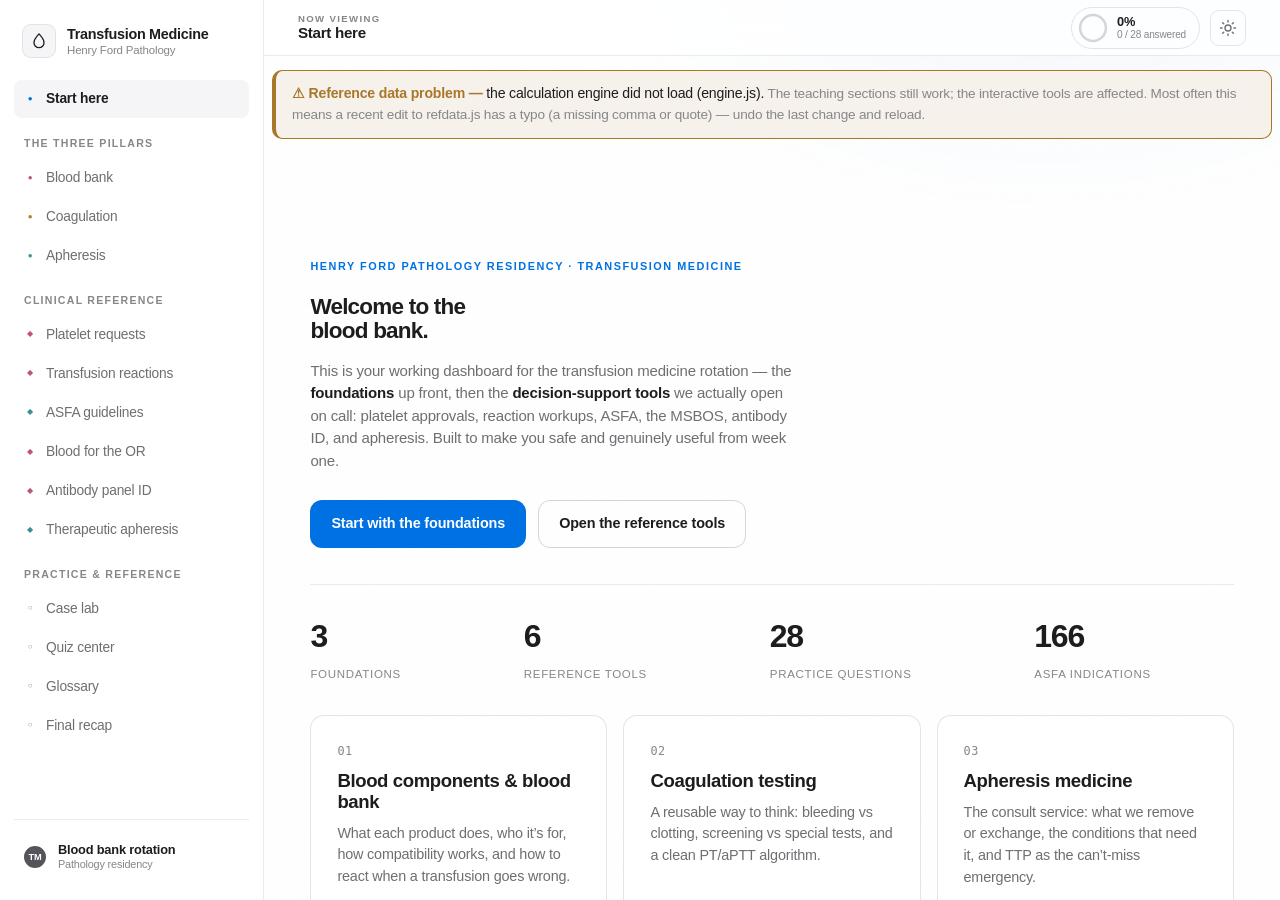
==== index.html @ a0dc49e5 "feat(reactions): NHSN 3-panel case sheet — consistent with tmcoag-reference Port the Case Definition" ====
<!doctype html>
<html lang="en">
<head>
<meta charset="utf-8" />
<meta name="viewport" content="width=device-width, initial-scale=1, viewport-fit=cover" />
<meta name="color-scheme" content="light dark" />
<meta name="description" content="Transfusion medicine & blood bank onboarding and clinical decision-support reference for pathology residents — Henry Ford Pathology Residency." />
<title>Blood Bank &amp; Transfusion Medicine — Resident Reference</title>
<link rel="icon" href="data:image/svg+xml,%3Csvg xmlns='http://www.w3.org/2000/svg' viewBox='0 0 24 24'%3E%3Cpath d='M12 3S6 9.4 6 13.5a6 6 0 0 0 12 0C18 9.4 12 3 12 3Z' fill='%230b5cad'/%3E%3C/svg%3E" />
<meta name="theme-color" content="#0b3d63" />
<meta property="og:type" content="website" />
<meta property="og:title" content="Blood Bank &amp; Transfusion Medicine — Resident Reference" />
<meta property="og:description" content="Henry Ford Pathology Residency — onboarding plus interactive decision-support tools: MSBOS blood-prep, ASFA, platelet approval, transfusion reactions, antibody ID, and apheresis." />
<script>/* set theme before paint to avoid flash */(function(){try{var t=localStorage.getItem('tm-theme');if(!t)t=matchMedia('(prefers-color-scheme: dark)').matches?'dark':'light';document.documentElement.dataset.theme=t;}catch(e){document.documentElement.dataset.theme='light';}})();</script>
<style id="css">
/* ============================================================
   DESIGN TOKENS  —  warm-neutral monochrome + single blue accent
   ============================================================ */
:root{
  --sb: 264px;            /* sidebar width */
  --hb: 56px;             /* header height */
  --maxw: 1000px;         /* readable column */
  --radius: 14px;
  --radius-sm: 10px;
  --radius-lg: 22px;
  --space-sec: clamp(3.2rem, 2.2rem + 4vw, 6rem);
  --dur: 400ms;
  --dur-fast: 200ms;
  --ease: cubic-bezier(.4,0,.2,1);
  --ease-out: cubic-bezier(.16,1,.3,1);
  --font: -apple-system, BlinkMacSystemFont, "SF Pro Display", "SF Pro Text", "Helvetica Neue", Helvetica, Arial, sans-serif;
  --mono: ui-monospace, "SF Mono", SFMono-Regular, Menlo, Consolas, monospace;

  /* muted semantic hues — used only as small accents / labels / quiz states */
  --blood: #c0556e;
  --coag:  #b07d2e;
  --aph:   #3a8f96;
  --good:  #2e8b57;
  --bad:   #cf3b46;
  --warn:  #a8772a;
  --info:  #3d7fb0;
}

/* ---------- LIGHT (Apple-like) ---------- */
html[data-theme="light"]{
  --bg:        #ffffff;
  --bg-2:      #f5f5f7;
  --bg-soft:   #fbfbfd;
  --surface:   #ffffff;
  --surface-2: #f5f5f7;
  --surface-3: #ececef;
  --border:    rgba(0,0,0,.10);
  --border-2:  rgba(0,0,0,.16);
  --hair:      rgba(0,0,0,.08);
  --text:      #1d1d1f;
  --muted:     #6e6e73;
  --faint:     #86868b;
  --accent:    #0071e3;
  --accent-press:#0077ed;
  --accent-soft: rgba(0,113,227,.10);
  --on-accent: #ffffff;
  --shadow:    0 1px 2px rgba(0,0,0,.04);
  --shadow-hover: 0 4px 18px -6px rgba(0,0,0,.12);
  --shadow-lg: 0 24px 60px -28px rgba(0,0,0,.22);
  --nav-bg:    rgba(255,255,255,.72);
  --ambient-1: rgba(0,113,227,.05);
  --ambient-2: rgba(192,85,110,.045);
  color-scheme: light;
}
/* ---------- DARK (true black, Apple-like) ---------- */
html[data-theme="dark"]{
  --bg:        #000000;
  --bg-2:      #0b0b0c;
  --bg-soft:   #101012;
  --surface:   #141416;
  --surface-2: #1c1c1f;
  --surface-3: #28282c;
  --border:    rgba(255,255,255,.11);
  --border-2:  rgba(255,255,255,.20);
  --hair:      rgba(255,255,255,.08);
  --text:      #f5f5f7;
  --muted:     #a1a1a6;
  --faint:     #86868b;
  --accent:    #2997ff;
  --accent-press:#0a84ff;
  --accent-soft: rgba(41,151,255,.14);
  --on-accent: #ffffff;
  --shadow:    0 1px 2px rgba(0,0,0,.5);
  --shadow-hover: 0 8px 26px -10px rgba(0,0,0,.7);
  --shadow-lg: 0 30px 70px -30px rgba(0,0,0,.85);
  --nav-bg:    rgba(10,10,12,.62);
  --ambient-1: rgba(41,151,255,.06);
  --ambient-2: rgba(192,85,110,.05);
  color-scheme: dark;
}

/* ============================================================
   BASE
   ============================================================ */
*,*::before,*::after{ box-sizing:border-box }
html{ scroll-behavior:smooth }
body{
  margin:0; font-family:var(--font); color:var(--text); background:var(--bg);
  font-size:15px; line-height:1.6; letter-spacing:-0.012em;
  -webkit-font-smoothing:antialiased; text-rendering:optimizeLegibility; overflow:hidden;
}
/* ambient depth — single very soft, slow radial wash (no particles) */
body::before{
  content:""; position:fixed; inset:0; z-index:-2; pointer-events:none;
  background:
    radial-gradient(60% 50% at 82% -6%, var(--ambient-1), transparent 60%),
    radial-gradient(50% 45% at -8% 4%, var(--ambient-2), transparent 55%);
  animation:drift 26s var(--ease) infinite alternate;
}
@keyframes drift{ from{ transform:translate3d(0,0,0) } to{ transform:translate3d(0,-14px,0) } }
/* faint grain overlay for editorial texture */
body::after{
  content:""; position:fixed; inset:0; z-index:-1; pointer-events:none; opacity:.025;
  background-image:url("data:image/svg+xml,%3Csvg xmlns='http://www.w3.org/2000/svg' width='140' height='140'%3E%3Cfilter id='n'%3E%3CfeTurbulence type='fractalNoise' baseFrequency='0.8' numOctaves='2'/%3E%3C/filter%3E%3Crect width='100%25' height='100%25' filter='url(%23n)'/%3E%3C/svg%3E");
}
h1,h2,h3,h4,h5{ margin:0; line-height:1.12; letter-spacing:-0.025em; font-weight:600 }
p{ margin:0 }
a{ color:inherit; text-decoration:none }
strong{ font-weight:600; color:var(--text) }
em{ font-style:italic }
::selection{ background:var(--accent-soft); color:var(--text) }
:focus-visible{ outline:2px solid var(--accent); outline-offset:2px; border-radius:5px }

.skip-link{ position:fixed; left:-999px; top:8px; z-index:100; background:var(--text); color:var(--bg); padding:.5rem .9rem; border-radius:8px }
.skip-link:focus{ left:8px }

.main::-webkit-scrollbar{ width:10px }
.main::-webkit-scrollbar-thumb{ background:var(--border-2); border-radius:99px; border:3px solid transparent; background-clip:content-box }

.scroll-progress{ position:fixed; top:0; left:0; right:0; height:2px; z-index:60 }
.scroll-progress span{ display:block; height:100%; width:0%; background:var(--accent); transition:width 90ms linear }

/* ============================================================
   APP SHELL
   ============================================================ */
.app{ display:grid; grid-template-columns:var(--sb) 1fr; grid-template-rows:var(--hb) 1fr; height:100vh; height:100dvh }

/* sidebar */
.sidebar{ grid-row:1 / 3; grid-column:1; display:flex; flex-direction:column; gap:4px;
  border-right:1px solid var(--hair); background:var(--bg); padding:20px 14px; z-index:40 }
.brand{ display:flex; align-items:center; gap:11px; padding:4px 8px 18px }
.brand-mark{ width:34px; height:34px; flex:0 0 auto; display:grid; place-items:center; border-radius:9px;
  background:var(--surface-2); border:1px solid var(--hair); color:var(--text) }
.brand-text{ display:flex; flex-direction:column; line-height:1.25 }
.brand-text strong{ font-size:.9rem; font-weight:600; letter-spacing:-0.02em }
.brand-text span{ font-size:.72rem; color:var(--faint) }

.nav{ display:flex; flex-direction:column; gap:1px; overflow-y:auto; flex:1; margin:0 -4px; padding:0 4px }
.nav-group{ font-size:.66rem; text-transform:uppercase; letter-spacing:.12em; color:var(--faint);
  margin:16px 10px 6px; font-weight:600 }
.nav-item{ display:flex; align-items:center; gap:11px; padding:8px 11px; border-radius:8px;
  font-size:.86rem; font-weight:450; color:var(--muted); transition:background var(--dur-fast), color var(--dur-fast) }
.nav-item:hover{ background:var(--surface-2); color:var(--text) }
.nav-item.is-active{ background:var(--surface-2); color:var(--text); font-weight:550 }
.nav-ico{ font-size:.5rem; color:var(--faint); width:10px; text-align:center }
.nav-item.is-active .nav-ico{ color:var(--accent) }
.nav-ico--blood{ color:var(--blood) } .nav-ico--coag{ color:var(--coag) } .nav-ico--aph{ color:var(--aph) }

.sidebar-foot{ padding-top:14px; border-top:1px solid var(--hair); margin-top:4px }
.learner-chip{ display:flex; align-items:center; gap:10px; padding:8px; border-radius:10px }
.learner-avatars{ display:flex }
.learner-avatars span{ width:26px; height:26px; border-radius:50%; display:grid; place-items:center;
  font-size:.7rem; font-weight:600; color:#fff; border:2px solid var(--bg) }
.learner-avatars span:first-child{ background:#7c7c82 }
.learner-avatars span:last-child{ background:#54545a; margin-left:-9px }
.learner-meta{ display:flex; flex-direction:column; line-height:1.25 }
.learner-meta strong{ font-size:.8rem; font-weight:600 } .learner-meta span{ font-size:.68rem; color:var(--faint) }

/* topbar — the one place a navbar blur is allowed */
.topbar{ grid-column:2; grid-row:1; display:flex; align-items:center; gap:14px; padding:0 clamp(16px,3vw,34px);
  border-bottom:1px solid var(--hair); background:var(--nav-bg); backdrop-filter:saturate(1.8) blur(20px);
  -webkit-backdrop-filter:saturate(1.8) blur(20px); z-index:30 }
.crumb{ display:flex; flex-direction:column; line-height:1.15; flex:1; min-width:0 }
.crumb-kicker{ font-size:.6rem; text-transform:uppercase; letter-spacing:.14em; color:var(--faint); font-weight:600 }
.crumb-title{ font-size:.95rem; font-weight:600; white-space:nowrap; overflow:hidden; text-overflow:ellipsis; letter-spacing:-0.02em }
.topbar-right{ display:flex; align-items:center; gap:10px }

.icon-btn{ width:36px; height:36px; flex:0 0 auto; display:grid; place-items:center; border-radius:9px;
  background:transparent; border:1px solid var(--border); color:var(--muted); cursor:pointer;
  transition:background var(--dur-fast), color var(--dur-fast), transform var(--dur-fast) }
.icon-btn:hover{ background:var(--surface-2); color:var(--text) }
.icon-btn:active{ transform:scale(.94) }
.menu-btn{ display:none }
.ico-moon{ display:none } html[data-theme="dark"] .ico-sun{ display:none } html[data-theme="dark"] .ico-moon{ display:block }

.progress-pill{ display:flex; align-items:center; gap:9px; padding:5px 13px 5px 6px; border-radius:99px;
  border:1px solid var(--border) }
.ring{ transform:rotate(-90deg) }
.ring-bg{ fill:none; stroke:var(--border-2); stroke-width:3 }
.ring-fg{ fill:none; stroke:var(--accent); stroke-width:3; stroke-linecap:round;
  stroke-dasharray:97.4; stroke-dashoffset:97.4; transition:stroke-dashoffset var(--dur) var(--ease) }
.progress-pill-text{ display:flex; flex-direction:column; line-height:1.1 }
.progress-pill-text strong{ font-size:.8rem; font-weight:600 } .progress-pill-text span{ font-size:.63rem; color:var(--faint) }

/* main */
.main{ grid-column:2; grid-row:2; overflow-y:auto; scroll-behavior:smooth; position:relative }
.section{ max-width:var(--maxw); margin:0 auto; padding:var(--space-sec) clamp(18px,3vw,40px); scroll-margin-top:20px }
.section + .section{ border-top:1px solid var(--hair) }
.section-head{ margin-bottom:30px; max-width:70ch }
.section-head h2{ font-size:clamp(1.7rem,1.2rem+1.9vw,2.4rem); margin:12px 0 12px; letter-spacing:-0.03em }
.section-sub{ color:var(--muted); max-width:64ch; font-size:1rem; line-height:1.55 }

/* ============================================================
   REVEAL
   ============================================================ */
.reveal{ opacity:0; transform:translateY(12px); transition:opacity .6s var(--ease-out), transform .6s var(--ease-out) }
.reveal.in{ opacity:1; transform:none }

/* ============================================================
   PRIMITIVES
   ============================================================ */
.kicker{ display:inline-block; font-size:.68rem; font-weight:600; text-transform:uppercase; letter-spacing:.14em; color:var(--accent) }
.kicker--blood{ color:var(--blood) } .kicker--coag{ color:var(--coag) } .kicker--aph{ color:var(--aph) }

.surface{ background:var(--surface); border:1px solid var(--border); border-radius:var(--radius); padding:22px }
.muted-note{ color:var(--faint); font-size:.85rem }
.ticks{ list-style:none; padding:0; margin:12px 0; display:flex; flex-direction:column; gap:9px }
.ticks li{ position:relative; padding-left:24px; font-size:.9rem; color:var(--muted) }
.ticks li::before{ content:""; position:absolute; left:2px; top:.55em; width:9px; height:5px;
  border-left:1.6px solid var(--accent); border-bottom:1.6px solid var(--accent); transform:rotate(-45deg) }

.grid-3{ display:grid; grid-template-columns:repeat(3,1fr); gap:16px; margin-top:24px }
.grid-2{ display:grid; grid-template-columns:repeat(2,1fr); gap:16px }
.grid-auto{ display:grid; grid-template-columns:repeat(auto-fit,minmax(244px,1fr)); gap:16px }

.btn{ display:inline-flex; align-items:center; gap:7px; padding:11px 20px; border-radius:12px; font-size:.9rem;
  font-weight:550; cursor:pointer; border:1px solid transparent; font-family:inherit; letter-spacing:-0.01em;
  transition:background var(--dur-fast), border-color var(--dur-fast), transform var(--dur-fast), color var(--dur-fast) }
.btn:active{ transform:scale(.98) }
.btn--primary{ background:var(--accent); color:var(--on-accent) }
.btn--primary:hover{ background:var(--accent-press) }
.btn--ghost{ background:transparent; border-color:var(--border-2); color:var(--text) }
.btn--ghost:hover{ background:var(--surface-2) }
.btn--sm{ padding:8px 15px; font-size:.82rem; border-radius:9px }

/* ============================================================
   HERO
   ============================================================ */
.hero{ padding:28px 0 8px }
.hero-title{ font-size:clamp(2.2rem,1.3rem+3.6vw,3.6rem); margin:18px 0 18px; max-width:17ch; line-height:1.04; letter-spacing:-0.035em; font-weight:600 }
.hero-lede{ font-size:clamp(1.05rem,.96rem+.5vw,1.3rem); color:var(--muted); max-width:58ch; line-height:1.5; font-weight:400 }
.hero-lede strong{ color:var(--text); font-weight:550 }
.hero-actions{ display:flex; gap:12px; margin:28px 0 36px; flex-wrap:wrap }
.hero-stats{ display:grid; grid-template-columns:repeat(4,auto); gap:40px; margin:0; padding-top:26px; border-top:1px solid var(--hair) }
.hero-stats div{ display:flex; flex-direction:column-reverse; gap:3px }
.hero-stats dt{ font-size:.72rem; color:var(--faint); text-transform:uppercase; letter-spacing:.06em }
.hero-stats dd{ margin:0; font-size:2rem; font-weight:600; letter-spacing:-0.04em; color:var(--text) }

.pillar-card{ position:relative; display:flex; flex-direction:column; gap:10px; padding:26px; border-radius:var(--radius);
  background:var(--surface); border:1px solid var(--border);
  transition:transform var(--dur) var(--ease-out), border-color var(--dur), box-shadow var(--dur) }
.pillar-card:hover{ transform:translateY(-3px); border-color:var(--border-2); box-shadow:var(--shadow-hover) }
.pillar-num{ font-family:var(--mono); font-size:.74rem; font-weight:500; color:var(--faint); letter-spacing:.04em }
.pillar-card h3{ font-size:1.16rem; letter-spacing:-0.02em }
.pillar-card p{ font-size:.9rem; color:var(--muted); flex:1; line-height:1.5 }
.pillar-go{ font-size:.84rem; font-weight:550; color:var(--accent); margin-top:4px; transition:gap var(--dur-fast) }
.pillar-card:hover .pillar-go{ text-decoration:none }

.how-row{ display:grid; grid-template-columns:1.15fr 1fr; gap:16px; margin-top:24px }
.how-card h4{ font-size:1rem; margin-bottom:8px; font-weight:600 }
.how-card--accent{ background:var(--bg-2); border-color:var(--hair) }
.big-quote{ font-size:1.18rem; font-weight:500; line-height:1.4; margin:6px 0 14px; letter-spacing:-0.02em }
.big-quote em{ color:var(--accent); font-style:normal }
.legend{ display:flex; flex-wrap:wrap; gap:7px; margin-top:14px }

/* ============================================================
   TAGS + CALLOUTS  (muted pastel labels, quiet boxes)
   ============================================================ */
.tag{ display:inline-flex; align-items:center; font-size:.62rem; font-weight:600; padding:3px 9px; border-radius:99px;
  letter-spacing:.07em; text-transform:uppercase; white-space:nowrap;
  color:var(--c,var(--muted)); background:color-mix(in srgb, var(--c,var(--muted)) 13%, transparent) }
.tag--why{ --c:var(--info) } .tag--pattern{ --c:var(--accent) } .tag--next{ --c:var(--good) }
.tag--pearl{ --c:var(--coag) } .tag--adv{ --c:var(--aph) } .tag--pitfall{ --c:var(--bad) } .tag--dnc{ --c:var(--warn) }

.callout{ --c:var(--accent); padding:14px 16px; border-radius:var(--radius-sm); background:var(--bg-2);
  border:1px solid var(--hair); border-left:2px solid var(--c); margin-top:12px; font-size:.9rem }
.callout > .tag{ margin-bottom:7px }
.callout p{ color:var(--muted); line-height:1.5 } .callout strong{ color:var(--text) }
.callout--why{ --c:var(--info) } .callout--pattern{ --c:var(--accent) } .callout--next{ --c:var(--good) }
.callout--pearl{ --c:var(--coag) } .callout--adv{ --c:var(--aph) } .callout--pitfall{ --c:var(--bad) } .callout--dnc{ --c:var(--warn) }

/* ============================================================
   TEACHING CARDS  (icon-free, text-forward)
   ============================================================ */
.tcard{ background:var(--surface); border:1px solid var(--border); border-radius:var(--radius); padding:20px;
  transition:border-color var(--dur), box-shadow var(--dur), transform var(--dur) }
.tcard:hover{ border-color:var(--border-2); box-shadow:var(--shadow-hover) }
.tcard-head{ display:flex; align-items:baseline; gap:10px; margin-bottom:8px; flex-wrap:wrap }
.tcard-ico{ display:none }
.tcard h4{ font-size:1rem; font-weight:600; letter-spacing:-0.02em } .tcard .sub{ font-size:.72rem; color:var(--faint) }
.tcard-body{ font-size:.89rem; color:var(--muted); margin-top:2px; line-height:1.55 }
.tcard-body p + p{ margin-top:9px }
.spec-row{ display:flex; justify-content:space-between; gap:10px; padding:7px 0; border-top:1px solid var(--hair); font-size:.84rem }
.spec-row:first-of-type{ border-top:none }
.spec-row span:first-child{ color:var(--faint) } .spec-row span:last-child{ font-weight:550; text-align:right; color:var(--text) }
.dose{ font-family:var(--mono); font-size:.82rem }

/* ============================================================
   COMPARISON TABLE
   ============================================================ */
.table-wrap{ overflow-x:auto; border:1px solid var(--border); border-radius:var(--radius); background:var(--surface); -webkit-overflow-scrolling:touch }
table.cmp{ width:100%; border-collapse:collapse; font-size:.85rem; min-width:640px }
.cmp th,.cmp td{ padding:12px 16px; text-align:left; border-bottom:1px solid var(--hair); vertical-align:top }
.cmp tbody tr:last-child td{ border-bottom:none }
.cmp thead th{ position:sticky; top:0; background:var(--bg-2); font-size:.66rem; text-transform:uppercase;
  letter-spacing:.07em; color:var(--faint); font-weight:600; z-index:1 }
.cmp tbody tr:hover{ background:var(--surface-2) }
.cmp td:first-child{ font-weight:600; color:var(--text) }
.cmp .pill{ font-family:var(--mono); font-size:.74rem; padding:2px 8px; border-radius:6px; background:var(--surface-2); border:1px solid var(--hair); white-space:nowrap }

/* ============================================================
   ACCORDION  (stripped — hairline rows, +/- toggle)
   ============================================================ */
.acc{ border-bottom:1px solid var(--hair) }
.acc summary{ list-style:none; cursor:pointer; padding:16px 4px; display:flex; align-items:center; gap:12px;
  font-weight:550; font-size:.92rem; letter-spacing:-0.01em; transition:color var(--dur-fast) }
.acc summary::-webkit-details-marker{ display:none }
.acc summary:hover{ color:var(--accent) }
.acc .chev{ margin-left:auto; color:var(--faint); font-size:1.2rem; line-height:1; width:16px; text-align:center; transition:transform var(--dur) var(--ease) }
.acc .chev::before{ content:"+" }
.acc[open] .chev::before{ content:"\2212" }
.acc[open] .chev{ color:var(--accent) }
.acc-body{ padding:0 4px 18px; font-size:.89rem; color:var(--muted); line-height:1.55 }
.acc-body p + p{ margin-top:9px }
/* ---- NHSN 3-panel case sheet (Case Definition · Severity · Imputability) ---- */
.rx-panels{ display:grid; grid-template-columns:1fr; border:1px solid var(--hair,#e3e3e6); border-radius:10px; overflow:hidden; margin:12px 0; background:var(--surface) }
@media (min-width:820px){ .rx-panels{ grid-template-columns:repeat(3,1fr) } }
.rx-panel + .rx-panel{ border-top:1px solid var(--hair,#e3e3e6) }
@media (min-width:820px){ .rx-panel + .rx-panel{ border-top:0; border-left:1px solid var(--hair,#e3e3e6) } }
.rx-panel-head{ font-weight:700; font-size:.78rem; padding:8px 12px; background:var(--surface-2); color:var(--text); border-bottom:1px solid var(--hair,#e3e3e6); letter-spacing:.01em }
.rx-panel-body{ padding:3px 12px 10px }
.rx-level{ padding:8px 11px; margin:8px 0; border-left:3px solid var(--hair,#ccc); border-radius:0 8px 8px 0; font-size:.82rem; color:var(--text) }
.rx-lvl-label{ font-weight:700; display:block; margin-bottom:4px }
.rx-optional{ text-align:center; font-size:.62rem; font-weight:800; letter-spacing:.12em; text-transform:uppercase; color:var(--muted); background:var(--surface-2); border-top:1px solid var(--hair,#e3e3e6); border-bottom:1px solid var(--hair,#e3e3e6); padding:4px; margin:10px -12px }
.rx-bullets{ columns:2; column-gap:22px; margin:6px 0; padding-left:18px }
.rx-bullets li{ margin:3px 0; break-inside:avoid }
@media (max-width:640px){ .rx-bullets{ columns:1 } }
.rx-conn{ font-weight:700; color:var(--accent) }
.rx-na{ color:var(--muted) }
.rx-level.def{ background:color-mix(in srgb, var(--good) 12%, transparent); border-left-color:var(--good) } .rx-level.def .rx-lvl-label{ color:var(--good) }
.rx-level.prob{ background:color-mix(in srgb, var(--warn) 15%, transparent); border-left-color:var(--warn) } .rx-level.prob .rx-lvl-label{ color:var(--warn) }
.rx-level.poss{ background:color-mix(in srgb, var(--accent) 11%, transparent); border-left-color:var(--accent) } .rx-level.poss .rx-lvl-label{ color:var(--accent) }
.rx-level.warnhi{ background:color-mix(in srgb, #c8721a 15%, transparent); border-left-color:#c8721a } .rx-level.warnhi .rx-lvl-label{ color:#c8721a }
.rx-level.crit{ background:color-mix(in srgb, var(--bad) 13%, transparent); border-left-color:var(--bad) } .rx-level.crit .rx-lvl-label{ color:var(--bad) }
.rx-level.neut{ background:color-mix(in srgb, var(--muted) 10%, transparent); border-left-color:var(--muted) } .rx-level.neut .rx-lvl-label{ color:var(--muted) }
.acc .dot{ width:7px; height:7px; border-radius:50%; flex:0 0 auto }

/* ============================================================
   TABS
   ============================================================ */
.tabs{ display:flex; gap:4px; padding:4px; background:var(--surface-2); border:1px solid var(--hair); border-radius:11px; margin-bottom:18px; flex-wrap:wrap }
.tab{ flex:1; min-width:110px; padding:8px 12px; border-radius:8px; font-size:.83rem; font-weight:550; cursor:pointer;
  border:none; background:transparent; color:var(--muted); font-family:inherit; transition:all var(--dur-fast) }
.tab:hover{ color:var(--text) }
.tab.is-active{ background:var(--surface); color:var(--text); box-shadow:var(--shadow) }
.tabpane{ display:none; animation:fade .4s var(--ease-out) }
.tabpane.is-active{ display:block }
@keyframes fade{ from{opacity:0; transform:translateY(6px)} to{opacity:1; transform:none} }

/* ============================================================
   ALGORITHM
   ============================================================ */
.algo{ display:flex; flex-direction:column; gap:10px; margin-top:8px }
.algo-node{ display:flex; gap:14px; align-items:flex-start; padding:16px 18px; border-radius:var(--radius);
  background:var(--surface); border:1px solid var(--border) }
.algo-step{ font-family:var(--mono); font-size:.74rem; font-weight:600; color:var(--on-accent); background:var(--accent);
  width:25px; height:25px; flex:0 0 auto; border-radius:7px; display:grid; place-items:center }
.algo-node h5{ margin:0 0 4px; font-size:.94rem; font-weight:600 }
.algo-node p{ font-size:.85rem; color:var(--muted); line-height:1.5 }
.algo-branch{ display:grid; grid-template-columns:1fr 1fr; gap:10px }
.algo-branch .algo-node{ background:var(--bg-2) }
.branch-tag{ font-size:.68rem; font-weight:600; text-transform:uppercase; letter-spacing:.06em; margin-bottom:4px; display:block }
.b-corrects .branch-tag{ color:var(--good) } .b-inhibits .branch-tag{ color:var(--bad) }

/* ============================================================
   QUIZ
   ============================================================ */
.quiz-toolbar{ display:flex; align-items:center; gap:10px; flex-wrap:wrap; margin-bottom:18px }
.filter-chips{ display:flex; gap:6px; flex-wrap:wrap }
.chip{ padding:7px 15px; border-radius:99px; font-size:.8rem; font-weight:550; cursor:pointer; font-family:inherit;
  background:transparent; border:1px solid var(--border); color:var(--muted); transition:all var(--dur-fast) }
.chip:hover{ color:var(--text); border-color:var(--border-2) }
.chip.is-active{ background:var(--text); border-color:var(--text); color:var(--bg) }
.scoreboard{ margin-left:auto; display:flex; align-items:center; gap:14px; font-size:.82rem; color:var(--muted) }
.scoreboard b{ color:var(--text); font-family:var(--mono); font-weight:600 }

.q{ background:var(--surface); border:1px solid var(--border); border-radius:var(--radius); padding:20px 22px; margin-bottom:14px }
.q-meta{ display:flex; gap:8px; align-items:center; margin-bottom:12px; flex-wrap:wrap }
.q-diff{ font-size:.62rem; font-weight:600; text-transform:uppercase; letter-spacing:.07em; padding:2px 8px; border-radius:99px;
  color:var(--c,var(--muted)); background:color-mix(in srgb, var(--c,var(--muted)) 13%, transparent) }
.q-diff.easy{ --c:var(--good) } .q-diff.moderate{ --c:var(--coag) } .q-diff.integrative{ --c:var(--bad) }
.q-pillar{ font-size:.64rem; font-weight:600; color:var(--faint); text-transform:uppercase; letter-spacing:.07em }
.q-stem{ font-size:.95rem; font-weight:450; margin-bottom:14px; line-height:1.55 }
.q-opts{ display:flex; flex-direction:column; gap:8px }
.opt{ text-align:left; padding:12px 15px; border-radius:10px; border:1px solid var(--border); background:var(--surface);
  cursor:pointer; font-family:inherit; font-size:.88rem; color:var(--text); display:flex; gap:12px; align-items:flex-start;
  transition:border-color var(--dur-fast), background var(--dur-fast) }
.opt:hover:not(:disabled){ border-color:var(--border-2); background:var(--surface-2) }
.opt:disabled{ cursor:default }
.opt-key{ font-family:var(--mono); font-weight:600; font-size:.76rem; width:20px; height:20px; flex:0 0 auto;
  border-radius:6px; display:grid; place-items:center; background:var(--surface-2); border:1px solid var(--hair); color:var(--muted) }
.opt.is-correct{ border-color:var(--good); background:color-mix(in srgb, var(--good) 9%, transparent) }
.opt.is-correct .opt-key{ background:var(--good); border-color:var(--good); color:#fff }
.opt.is-wrong{ border-color:var(--bad); background:color-mix(in srgb, var(--bad) 8%, transparent) }
.opt.is-wrong .opt-key{ background:var(--bad); border-color:var(--bad); color:#fff }
.opt-mark{ margin-left:auto; font-weight:600 }
.q-explain{ margin-top:14px; border-top:1px solid var(--hair); padding-top:14px; font-size:.87rem; display:none; animation:fade .4s var(--ease-out) }
.q-explain.show{ display:block }
.q-explain .verdict{ font-weight:600; margin-bottom:7px; display:flex; align-items:center; gap:7px }
.q-explain .verdict.ok{ color:var(--good) } .q-explain .verdict.no{ color:var(--bad) }
.q-explain p{ color:var(--muted); margin-bottom:9px; line-height:1.5 }
.q-explain .why-wrong{ font-size:.82rem; color:var(--faint) }
.quiz-empty{ text-align:center; padding:46px 20px; color:var(--faint) }

/* ============================================================
   CASE LAB
   ============================================================ */
.case{ background:var(--surface); border:1px solid var(--border); border-radius:var(--radius); overflow:hidden; margin-bottom:16px }
.case-head{ padding:18px 22px; border-bottom:1px solid var(--hair); display:flex; gap:13px; align-items:flex-start }
.case-tag{ font-size:.62rem; font-weight:600; text-transform:uppercase; letter-spacing:.07em; padding:3px 9px; border-radius:99px;
  flex:0 0 auto; margin-top:2px; color:var(--c,var(--muted)); background:color-mix(in srgb, var(--c,var(--muted)) 13%, transparent) }
.case-tag.blood{ --c:var(--blood) } .case-tag.coag{ --c:var(--coag) } .case-tag.aph{ --c:var(--aph) } .case-tag.mixed{ --c:var(--accent) }
.case-head h4{ font-size:1.02rem; margin-bottom:4px; font-weight:600 } .case-head p{ font-size:.85rem; color:var(--muted); line-height:1.5 }
.case-body{ padding:8px 22px 20px }
.case-step{ padding:16px 0; border-bottom:1px solid var(--hair) }
.case-step:last-child{ border-bottom:none }
.case-step .label{ font-size:.66rem; font-weight:600; text-transform:uppercase; letter-spacing:.07em; color:var(--accent); margin-bottom:6px }
.case-step .prompt{ font-size:.92rem; font-weight:450; line-height:1.5 }
.case-reveal{ margin-top:10px; font-size:.87rem; color:var(--muted); background:var(--bg-2); border:1px solid var(--hair);
  border-radius:10px; padding:0 15px; max-height:0; overflow:hidden; opacity:0;
  transition:max-height .45s var(--ease), opacity .35s, padding .45s var(--ease); line-height:1.55 }
.case-reveal.show{ max-height:640px; opacity:1; padding:14px 15px; margin-top:10px }
.case-reveal strong{ color:var(--text) }
.case-controls{ margin-top:14px; display:flex; gap:10px; flex-wrap:wrap }
.labs{ display:flex; flex-wrap:wrap; gap:8px; margin:10px 0 }
.lab{ font-family:var(--mono); font-size:.78rem; padding:5px 10px; border-radius:8px; background:var(--bg-2); border:1px solid var(--hair); display:flex; gap:7px; align-items:baseline }
.lab .k{ color:var(--faint) } .lab .v{ font-weight:600 }
.lab.hi .v{ color:var(--bad) } .lab.lo .v{ color:var(--info) } .lab.crit .v{ color:var(--warn) }

/* ============================================================
   GLOSSARY
   ============================================================ */
.search{ display:flex; align-items:center; gap:10px; padding:12px 16px; border-radius:12px; background:var(--surface); border:1px solid var(--border); margin-bottom:18px }
.search input{ flex:1; border:none; background:transparent; color:var(--text); font-family:inherit; font-size:.92rem; outline:none }
.search input::placeholder{ color:var(--faint) }
.search svg{ color:var(--faint); flex:0 0 auto }
.gloss-list{ display:grid; grid-template-columns:repeat(auto-fill,minmax(290px,1fr)); gap:12px }
.gloss-item{ padding:16px 18px; border-radius:var(--radius-sm); background:var(--surface); border:1px solid var(--border);
  transition:border-color var(--dur-fast), transform var(--dur-fast) }
.gloss-item:hover{ border-color:var(--border-2); transform:translateY(-2px) }
.gloss-item .term{ font-weight:600; font-size:.9rem; display:flex; align-items:center; gap:8px; letter-spacing:-0.01em }
.gloss-item .abbr{ font-family:var(--mono); font-size:.7rem; color:var(--accent); background:var(--accent-soft); padding:1px 7px; border-radius:5px }
.gloss-item .def{ font-size:.84rem; color:var(--muted); margin-top:6px; line-height:1.5 }
.gloss-item.mustknow{ border-left:2px solid var(--accent) }
.gloss-empty{ grid-column:1/-1; text-align:center; padding:40px; color:var(--faint) }

/* ============================================================
   RECAP
   ============================================================ */
.recap-grid{ display:grid; grid-template-columns:1.3fr 1fr; gap:18px; align-items:start }
.takehome{ counter-reset:th; padding:0; margin:0 }
.takehome li{ list-style:none; position:relative; padding:14px 16px 14px 52px; margin-bottom:9px; border-radius:var(--radius-sm);
  background:var(--surface); border:1px solid var(--border); font-size:.9rem; line-height:1.5 }
.takehome li::before{ counter-increment:th; content:counter(th,decimal-leading-zero); position:absolute; left:16px; top:14px;
  font-family:var(--mono); font-weight:500; font-size:.78rem; color:var(--accent) }
.takehome li strong{ color:var(--text) }
.recap-side{ display:flex; flex-direction:column; gap:16px }
.rounds-list{ list-style:none; padding:0; margin:8px 0 0; display:flex; flex-direction:column; gap:11px }
.rounds-list li{ font-size:.86rem; color:var(--muted); padding-left:16px; position:relative; line-height:1.45 }
.rounds-list li::before{ content:""; position:absolute; left:0; top:.55em; width:5px; height:5px; border-radius:50%; background:var(--accent) }
.ask-list{ list-style:none; padding:0; margin:8px 0 0; display:flex; flex-direction:column; gap:8px }
.ask-list li{ font-size:.86rem; padding:10px 13px; border-radius:9px; background:var(--bg-2); border:1px solid var(--hair); color:var(--muted); line-height:1.45 }

/* ============================================================
   FOOTER + misc
   ============================================================ */
.foot{ max-width:var(--maxw); margin:0 auto; padding:32px clamp(18px,3vw,40px) 64px; border-top:1px solid var(--hair) }
.foot p{ font-size:.82rem; color:var(--faint); margin-bottom:8px; line-height:1.5 }
.foot p:first-child{ color:var(--muted) }
.foot-credits{ display:grid; grid-template-columns:1fr 1fr; gap:24px; margin:14px 0 20px; padding-top:16px; border-top:1px solid var(--hair) }
.credit{ display:flex; flex-direction:column; gap:3px }
.credit-role{ font-size:.64rem; text-transform:uppercase; letter-spacing:.12em; color:var(--faint); font-weight:600 }
.credit strong{ font-size:.92rem; color:var(--text); font-weight:600; letter-spacing:-0.01em }
.credit-line{ font-size:.8rem; color:var(--muted); line-height:1.4 }
@media (max-width:640px){ .foot-credits{ grid-template-columns:1fr; gap:16px } }
.to-top{ position:fixed; right:22px; bottom:22px; width:42px; height:42px; border-radius:11px; z-index:50;
  background:var(--surface); color:var(--text); border:1px solid var(--border-2); cursor:pointer; font-size:1.1rem;
  box-shadow:var(--shadow-lg); transition:transform var(--dur-fast), color var(--dur-fast) }
.to-top:hover{ transform:translateY(-3px); color:var(--accent) }
.to-top[hidden]{ display:none }
.stack{ display:flex; flex-direction:column; gap:16px }
.mt24{ margin-top:26px } .mt16{ margin-top:16px } .mb8{ margin-bottom:8px }
.lead-row{ display:flex; align-items:center; gap:8px; flex-wrap:wrap; margin-bottom:8px }

/* ============================================================
   RESPONSIVE
   ============================================================ */
@media (max-width:1024px){
  :root{ --sb:0px }
  .menu-btn{ display:grid }
  .sidebar{ position:fixed; top:0; bottom:0; left:0; width:272px; transform:translateX(-100%);
    transition:transform var(--dur) var(--ease); box-shadow:var(--shadow-lg) }
  body.nav-open .sidebar{ transform:none }
  .topbar{ grid-column:1 / -1 } .main{ grid-column:1 / -1 }
  body.nav-open::after{ content:""; position:fixed; inset:0; background:rgba(0,0,0,.45); z-index:35 }
}
@media (max-width:760px){
  .grid-3{ grid-template-columns:1fr } .how-row{ grid-template-columns:1fr }
  .hero-stats{ grid-template-columns:repeat(2,1fr); gap:22px }
  .recap-grid{ grid-template-columns:1fr } .algo-branch{ grid-template-columns:1fr }
  .progress-pill-text{ display:none }
}

/* ============================================================
   REDUCED MOTION
   ============================================================ */
@media (prefers-reduced-motion: reduce){
  *,*::before,*::after{ animation-duration:.001ms !important; animation-iteration-count:1 !important;
    transition-duration:.001ms !important; scroll-behavior:auto !important }
  .reveal{ opacity:1; transform:none }
  body::before{ animation:none }
}
/* ============================================================
   CLINICAL REFERENCE TOOLS
   ============================================================ */
.ref-grid{ display:grid; grid-template-columns:1fr 1fr; gap:16px; align-items:start }
.ref-controls{ display:flex; flex-direction:column; gap:14px }
.ref-card{ padding:18px }
.ref-card h4{ font-size:.98rem; margin-bottom:10px }
.ref-report{ position:sticky; top:14px; padding:20px }
.ref-report-head{ display:flex; justify-content:space-between; align-items:center; gap:10px; margin-bottom:12px }
.ref-field{ display:block; margin-bottom:12px }
.ref-field:last-child{ margin-bottom:0 }
.ref-field-l{ display:block; font-size:.8rem; font-weight:550; margin-bottom:5px; color:var(--muted) }
.ref-field-h{ display:block; font-size:.72rem; color:var(--faint); margin-top:3px }
.ref-input, .ref-select{ width:100%; padding:9px 11px; border-radius:9px; border:1px solid var(--border);
  background:var(--surface-2); color:var(--text); font-family:inherit; font-size:.86rem; outline:none }
textarea.ref-input{ resize:vertical; line-height:1.5 }
.ref-input:focus, .ref-select:focus{ border-color:var(--accent) }

.seg{ display:inline-flex; gap:4px; padding:4px; background:var(--surface-2); border:1px solid var(--border); border-radius:10px; flex-wrap:wrap }
.seg-btn{ padding:6px 12px; border:none; background:transparent; border-radius:7px; font-size:.82rem; font-weight:550; color:var(--muted); cursor:pointer; font-family:inherit; transition:all var(--dur-fast) }
.seg-btn:hover{ color:var(--text) }
.seg-btn.sel{ background:var(--surface); color:var(--text); box-shadow:var(--shadow) }

.analyte-row{ display:flex; justify-content:space-between; gap:12px; align-items:center; padding:9px 0; border-top:1px solid var(--hair); flex-wrap:wrap }
.analyte-row:first-of-type{ border-top:none }
.analyte-name{ font-size:.86rem; font-weight:500 }
.analyte-ref{ font-family:var(--mono); font-size:.72rem; color:var(--faint); margin-left:6px }
.analyte-help{ display:block; font-size:.72rem; color:var(--faint); font-weight:400 }
.state-btns{ display:flex; gap:5px; flex-wrap:wrap }
.state-btn{ padding:6px 10px; border-radius:7px; border:1px solid var(--border); background:var(--surface-2);
  font-size:.78rem; font-weight:550; cursor:pointer; font-family:inherit; color:var(--muted); transition:all var(--dur-fast) }
.state-btn:hover{ color:var(--text); border-color:var(--border-2) }
.state-btn.sel{ color:var(--text); border-color:var(--accent); background:var(--accent-soft) }
.state-btn.k-normal.sel{ border-color:var(--good); background:color-mix(in srgb,var(--good) 13%, transparent) }
.state-btn.k-abnormal.sel{ border-color:var(--warn); background:color-mix(in srgb,var(--warn) 15%, transparent) }
.state-btn.k-skip.sel{ border-color:var(--border-2); background:var(--surface-3) }

.ref-sec{ margin-top:14px }
.ref-sec h5{ font-size:.68rem; text-transform:uppercase; letter-spacing:.08em; color:var(--faint); margin:0 0 6px }
.ref-list{ list-style:none; padding:0; margin:0; display:flex; flex-direction:column; gap:6px }
.ref-list li{ font-size:.85rem; color:var(--muted); padding-left:14px; position:relative; line-height:1.45 }
.ref-list li::before{ content:"–"; position:absolute; left:0; color:var(--faint) }
.ref-sec.flag .ref-list li{ color:var(--bad) }
.imp-line{ display:flex; gap:9px; align-items:flex-start; font-size:.88rem; padding:9px 11px; border-radius:9px; margin-bottom:6px; line-height:1.4; background:var(--surface-2) }
.imp-line .imp-dot{ font-size:.7rem; margin-top:2px }
.imp-line.good{ background:color-mix(in srgb,var(--good) 10%,transparent) } .imp-line.good .imp-dot{ color:var(--good) }
.imp-line.info{ background:color-mix(in srgb,var(--info) 10%,transparent) } .imp-line.info .imp-dot{ color:var(--info) }
.imp-line.warn{ background:color-mix(in srgb,var(--warn) 12%,transparent) } .imp-line.warn .imp-dot{ color:var(--warn) }
.imp-line.bad{ background:color-mix(in srgb,var(--bad) 11%,transparent) } .imp-line.bad .imp-dot{ color:var(--bad) }
.ref-wnl{ font-size:.8rem; font-style:italic; color:var(--faint); margin-top:6px }
.ref-disclaimer{ font-size:.74rem; color:var(--faint); margin-top:14px; border-top:1px solid var(--hair); padding-top:10px; line-height:1.45 }

.bp-headline{ font-size:1.05rem; font-weight:600; padding:12px 14px; border-radius:10px; margin-bottom:12px; letter-spacing:-0.01em }
.bp-headline.good{ background:color-mix(in srgb,var(--good) 12%,transparent); color:var(--good) }
.bp-headline.warn{ background:color-mix(in srgb,var(--warn) 14%,transparent); color:var(--warn) }
.bp-headline.bad{ background:color-mix(in srgb,var(--bad) 12%,transparent); color:var(--bad) }
.bp-stats{ display:flex; gap:10px; margin-bottom:6px }
.bp-stat{ flex:1; background:var(--surface-2); border:1px solid var(--hair); border-radius:9px; padding:10px; text-align:center; display:flex; flex-direction:column; gap:2px }
.bp-stat strong{ font-size:1.25rem; font-family:var(--mono); font-weight:600 }
.bp-stat span{ font-size:.66rem; color:var(--faint) }

.surg-selected{ padding:6px 0 4px; display:flex; gap:10px; align-items:center; font-size:.88rem; flex-wrap:wrap }
.surg-results{ max-height:240px; overflow-y:auto; display:flex; flex-direction:column; gap:3px; margin-top:8px }
.surg-row{ display:flex; justify-content:space-between; gap:10px; align-items:center; padding:8px 11px; border:1px solid var(--hair); border-radius:8px; background:var(--surface-2); cursor:pointer; font-family:inherit; font-size:.84rem; color:var(--text); text-align:left }
.surg-row:hover{ border-color:var(--border-2); background:var(--surface-3) }
.ord-tag{ font-family:var(--mono); font-size:.72rem; padding:2px 8px; border-radius:6px; background:var(--surface-3); border:1px solid var(--hair); white-space:nowrap; color:var(--muted) }
.ord-tag.hi{ color:var(--bad) }
.ab-group{ margin-top:10px }
.ab-sys{ font-size:.66rem; text-transform:uppercase; letter-spacing:.07em; color:var(--faint); margin-bottom:6px }
.ab-btn{ display:inline-flex; gap:6px; align-items:baseline; padding:6px 10px; border-radius:7px; border:1px solid var(--border); background:var(--surface-2); font-size:.8rem; cursor:pointer; font-family:inherit; color:var(--text); margin:0 6px 6px 0; transition:all var(--dur-fast) }
.ab-btn:hover{ border-color:var(--border-2) }
.ab-btn.sel{ border-color:var(--accent); background:var(--accent-soft) }
.ab-meta{ font-size:.68rem; color:var(--faint) }

.asfa-cat{ font-family:var(--mono); font-weight:600; font-size:.74rem; padding:2px 8px; border-radius:6px; display:inline-block }
.cat-I{ color:var(--good); background:color-mix(in srgb,var(--good) 15%,transparent) }
.cat-II{ color:var(--info); background:color-mix(in srgb,var(--info) 15%,transparent) }
.cat-III{ color:var(--coag); background:color-mix(in srgb,var(--coag) 16%,transparent) }
.cat-IV{ color:var(--bad); background:color-mix(in srgb,var(--bad) 14%,transparent) }
.asfa-row{ cursor:pointer }
.asfa-row:hover{ background:var(--surface-2) }
.asfa-detail td{ background:var(--bg-2) }
.asfa-detail p{ font-size:.83rem; margin:4px 0; color:var(--muted) }
.asfa-detail strong{ color:var(--text) }

.aph-look{ max-height:230px; overflow-y:auto; display:flex; flex-direction:column; gap:3px; margin-top:8px }
.aph-hit{ display:flex; gap:9px; align-items:center; padding:8px 10px; border:1px solid var(--hair); border-radius:8px; background:var(--surface-2); cursor:pointer; font-family:inherit; text-align:left; color:var(--text) }
.aph-hit:hover{ border-color:var(--border-2); background:var(--surface-3) }
.aph-hit-d{ font-size:.83rem; font-weight:500; flex:1 }
.aph-hit-m{ font-size:.71rem; color:var(--faint); white-space:nowrap }
.aph-asfa-row{ display:flex; gap:10px }
.aph-asfa-row .ref-field{ flex:1 }

.copyarea{ width:100%; font-family:var(--mono); font-size:.78rem; padding:12px; border-radius:10px; border:1px solid var(--border); background:var(--surface-2); color:var(--text); line-height:1.5; resize:vertical }
.ref-note{ position:sticky; top:14px }
.txn-list{ margin-top:8px }

.ref-toast{ position:fixed; bottom:24px; left:50%; transform:translateX(-50%) translateY(14px); background:var(--text); color:var(--bg); padding:10px 18px; border-radius:10px; font-size:.85rem; font-weight:550; opacity:0; transition:opacity .25s var(--ease), transform .25s var(--ease); z-index:200; box-shadow:var(--shadow-lg) }
.ref-toast.in{ opacity:1; transform:translateX(-50%) translateY(0) }
.ref-toast.err{ background:var(--bad); color:#fff }
.ref-errcard{ border:1px solid var(--bad); border-left:4px solid var(--bad); border-radius:var(--radius); padding:16px 18px; background:color-mix(in srgb,var(--bad) 7%, var(--surface)) }
.ref-errcard strong{ color:var(--bad) } .ref-errcard p{ font-size:.86rem; color:var(--muted); margin-top:5px; line-height:1.5 }
.ref-banner{ max-width:var(--maxw); margin:14px auto 0; padding:12px 16px; border-radius:10px; border:1px solid var(--warn); border-left:4px solid var(--warn); background:color-mix(in srgb,var(--warn) 10%, var(--surface)); font-size:.88rem; line-height:1.5 }
.ref-banner strong{ color:var(--warn) }
.ref-fallback{ padding:14px 0; color:var(--faint) }
.foot-review{ font-size:.8rem; color:var(--muted) }

@media (max-width:920px){
  .ref-grid{ grid-template-columns:1fr }
  .ref-report, .ref-note{ position:static }
  .bp-stats{ flex-wrap:wrap }
}
</style>
</head>
<body>
<noscript><div style="padding:14px 18px;background:#fde8e8;color:#8a1c1c;font:15px/1.5 -apple-system,Segoe UI,sans-serif;text-align:center">This dashboard needs <strong>JavaScript</strong> enabled to run the interactive tools. Please enable JavaScript and reload the page.</div></noscript>
<div class="scroll-progress" aria-hidden="true"><span id="scrollbar"></span></div>
<a class="skip-link" href="#main">Skip to content</a>

<div class="app">
  <!-- ============ SIDEBAR ============ -->
  <aside class="sidebar" id="sidebar" aria-label="Primary">
    <div class="brand">
      <div class="brand-mark" aria-hidden="true">
        <svg viewBox="0 0 24 24" width="20" height="20" fill="none" stroke="currentColor" stroke-width="1.6" stroke-linecap="round" stroke-linejoin="round"><path d="M12 3.5c0 0-6 6.4-6 10.5a6 6 0 0 0 12 0c0-4.1-6-10.5-6-10.5Z"/></svg>
      </div>
      <div class="brand-text">
        <strong>Transfusion&nbsp;Medicine</strong>
        <span>Henry Ford Pathology</span>
      </div>
    </div>

    <nav class="nav" aria-label="Sections">
      <a class="nav-item is-active" href="#start" data-nav="start"><span class="nav-ico">●</span>Start here</a>
      <p class="nav-group">The three pillars</p>
      <a class="nav-item" href="#bloodbank" data-nav="bloodbank"><span class="nav-ico nav-ico--blood">●</span>Blood bank</a>
      <a class="nav-item" href="#coagulation" data-nav="coagulation"><span class="nav-ico nav-ico--coag">●</span>Coagulation</a>
      <a class="nav-item" href="#apheresis" data-nav="apheresis"><span class="nav-ico nav-ico--aph">●</span>Apheresis</a>
      <p class="nav-group">Clinical reference</p>
      <a class="nav-item" href="#platelet" data-nav="platelet"><span class="nav-ico nav-ico--blood">◆</span>Platelet requests</a>
      <a class="nav-item" href="#txnreact" data-nav="txnreact"><span class="nav-ico nav-ico--blood">◆</span>Transfusion reactions</a>
      <a class="nav-item" href="#asfa" data-nav="asfa"><span class="nav-ico nav-ico--aph">◆</span>ASFA guidelines</a>
      <a class="nav-item" href="#bloodprep" data-nav="bloodprep"><span class="nav-ico nav-ico--blood">◆</span>Blood for the OR</a>
      <a class="nav-item" href="#antibody" data-nav="antibody"><span class="nav-ico nav-ico--blood">◆</span>Antibody panel ID</a>
      <a class="nav-item" href="#aphtool" data-nav="aphtool"><span class="nav-ico nav-ico--aph">◆</span>Therapeutic apheresis</a>
      <p class="nav-group">Practice &amp; reference</p>
      <a class="nav-item" href="#cases" data-nav="cases"><span class="nav-ico">○</span>Case lab</a>
      <a class="nav-item" href="#quiz" data-nav="quiz"><span class="nav-ico">○</span>Quiz center</a>
      <a class="nav-item" href="#glossary" data-nav="glossary"><span class="nav-ico">○</span>Glossary</a>
      <a class="nav-item" href="#recap" data-nav="recap"><span class="nav-ico">○</span>Final recap</a>
    </nav>

    <div class="sidebar-foot">
      <div class="learner-chip">
        <div class="learner-avatars" aria-hidden="true"><span style="margin-left:0; font-size:.58rem">TM</span></div>
        <div class="learner-meta"><strong>Blood bank rotation</strong><span>Pathology residency</span></div>
      </div>
    </div>
  </aside>

  <!-- ============ HEADER ============ -->
  <header class="topbar">
    <button class="icon-btn menu-btn" id="menuBtn" aria-label="Toggle navigation" aria-expanded="false">
      <svg viewBox="0 0 24 24" width="20" height="20" fill="none" stroke="currentColor" stroke-width="1.8" stroke-linecap="round"><path d="M3 6h18M3 12h18M3 18h18"/></svg>
    </button>
    <div class="crumb">
      <span class="crumb-kicker">Now viewing</span>
      <span class="crumb-title" id="crumbTitle">Start here</span>
    </div>

    <div class="topbar-right">
      <div class="progress-pill" title="Quiz questions answered this session">
        <svg class="ring" viewBox="0 0 36 36" width="30" height="30" aria-hidden="true">
          <circle class="ring-bg" cx="18" cy="18" r="15.5"/>
          <circle class="ring-fg" id="ring" cx="18" cy="18" r="15.5"/>
        </svg>
        <div class="progress-pill-text"><strong id="progPct">0%</strong><span id="progLabel">0 / 0 answered</span></div>
      </div>
      <button class="icon-btn" id="themeBtn" aria-label="Toggle light and dark theme">
        <svg class="ico-sun" viewBox="0 0 24 24" width="18" height="18" fill="none" stroke="currentColor" stroke-width="1.8" stroke-linecap="round"><circle cx="12" cy="12" r="4"/><path d="M12 2v2M12 20v2M4.9 4.9l1.4 1.4M17.7 17.7l1.4 1.4M2 12h2M20 12h2M4.9 19.1l1.4-1.4M17.7 6.3l1.4-1.4"/></svg>
        <svg class="ico-moon" viewBox="0 0 24 24" width="18" height="18" fill="none" stroke="currentColor" stroke-width="1.8" stroke-linecap="round" stroke-linejoin="round"><path d="M21 12.8A9 9 0 1 1 11.2 3a7 7 0 0 0 9.8 9.8Z"/></svg>
      </button>
    </div>
  </header>

  <!-- ============ MAIN ============ -->
  <main class="main" id="main">

    <!-- ===== START HERE ===== -->
    <section id="start" class="section" data-section="Start here" aria-labelledby="start-h">
      <div class="hero reveal">
        <span class="kicker">Henry Ford Pathology Residency · Transfusion Medicine</span>
        <h1 id="start-h" class="hero-title">Welcome to the blood bank.</h1>
        <p class="hero-lede">This is your working dashboard for the transfusion medicine rotation — the <strong>foundations</strong> up front, then the <strong>decision-support tools</strong> we actually open on call: platelet approvals, reaction workups, ASFA, the MSBOS, antibody ID, and apheresis. Built to make you safe and genuinely useful from week one.</p>
        <div class="hero-actions">
          <a class="btn btn--primary" href="#bloodbank">Start with the foundations</a>
          <a class="btn btn--ghost" href="#platelet">Open the reference tools</a>
        </div>
        <dl class="hero-stats">
          <div><dt>Foundations</dt><dd>3</dd></div>
          <div><dt>Reference tools</dt><dd>6</dd></div>
          <div><dt>Practice questions</dt><dd id="statQ">—</dd></div>
          <div><dt>ASFA indications</dt><dd>166</dd></div>
        </dl>
      </div>

      <div class="grid-3 reveal">
        <a class="pillar-card" href="#bloodbank">
          <span class="pillar-num">01</span>
          <h3>Blood components &amp; blood bank</h3>
          <p>What each product does, who it’s for, how compatibility works, and how to react when a transfusion goes wrong.</p>
          <span class="pillar-go">Open pillar →</span>
        </a>
        <a class="pillar-card" href="#coagulation">
          <span class="pillar-num">02</span>
          <h3>Coagulation testing</h3>
          <p>A reusable way to think: bleeding vs clotting, screening vs special tests, and a clean PT/aPTT algorithm.</p>
          <span class="pillar-go">Open pillar →</span>
        </a>
        <a class="pillar-card" href="#apheresis">
          <span class="pillar-num">03</span>
          <h3>Apheresis medicine</h3>
          <p>The consult service: what we remove or exchange, the conditions that need it, and TTP as the can’t-miss emergency.</p>
          <span class="pillar-go">Open pillar →</span>
        </a>
      </div>

      <div class="how-row reveal">
        <div class="surface how-card">
          <h4>How to use this dashboard</h4>
          <ul class="ticks">
            <li>Start with the three <strong>foundations</strong>, then live in the <strong>Clinical reference</strong> tools.</li>
            <li>The reference tools are interactive — set the context and they build a copy-ready note.</li>
            <li>Watch for the labeled callouts as you read:</li>
          </ul>
          <div class="legend">
            <span class="tag tag--why">Why it matters</span>
            <span class="tag tag--pattern">Clinical pattern</span>
            <span class="tag tag--next">What to do next</span>
            <span class="tag tag--pearl">Teaching pearl</span>
            <span class="tag tag--adv">Advanced pearl</span>
            <span class="tag tag--pitfall">Pitfall</span>
            <span class="tag tag--dnc">Do not confuse</span>
          </div>
        </div>
        <div class="surface how-card how-card--accent">
          <h4>Your first weeks on service</h4>
          <p class="big-quote">Know what transfusion medicine <em>does</em> — then reach for the right tool and reason through the call <strong>safely</strong>.</p>
          <p class="muted-note">You already know anemia, bleeding, and thrombosis. We’re adding the blood-bank framework and the decision-support tools you’ll open on call — MSBOS, platelet approvals, reaction workups, ASFA, antibody ID, and apheresis.</p>
        </div>
      </div>
    </section>

    <!-- ===== PILLAR 1 · BLOOD BANK ===== -->
    <section id="bloodbank" class="section" data-section="Blood bank" aria-labelledby="bloodbank-h">
      <div class="section-head reveal">
        <span class="kicker kicker--blood">Pillar 01 · Blood components &amp; blood bank</span>
        <h2 id="bloodbank-h">The blood bank: the right product, for the right patient, safely.</h2>
        <p class="section-sub">Transfusion medicine is the clinical specialty that gets the correct blood component to the correct patient — and manages what happens when blood meets the immune system. Start here: what each product is, how compatibility works, and how to recognize a reaction.</p>
      </div>

      <div class="grid-2 reveal">
        <div class="tcard">
          <div class="tcard-head"><div><h4>What the blood bank actually does</h4><span class="sub">Your mental model</span></div></div>
          <div class="tcard-body">
            <p>It is a <strong>safety and matching service</strong>. Before most transfusions it confirms the patient’s blood type and screens their plasma for antibodies that could destroy donor red cells — then issues compatible units and watches for reactions.</p>
            <div class="callout callout--why"><span class="tag tag--why">Why it matters</span><p>Giving incompatible red cells can cause fatal hemolysis. Almost every safe transfusion rests on one boring, vital step: correct patient identification.</p></div>
          </div>
        </div>
        <div class="tcard">
          <div class="tcard-head"><div><h4>The four products you must know</h4><span class="sub">Everything else is a variation</span></div></div>
          <div class="tcard-body">
            <p>Whole blood is almost always separated into components so each patient gets only what they need:</p>
            <div class="spec-row"><span>Red cells (pRBC)</span><span>carry oxygen</span></div>
            <div class="spec-row"><span>Platelets</span><span>plug bleeding</span></div>
            <div class="spec-row"><span>Plasma (FFP)</span><span>replace many clotting factors</span></div>
            <div class="spec-row"><span>Cryoprecipitate</span><span>concentrated fibrinogen</span></div>
          </div>
        </div>
      </div>

      <h3 class="mt24 reveal">ABO &amp; Rh — the logic, not the memorization</h3>
      <p class="section-sub reveal">You make antibodies against the ABO antigens you <em>lack</em> — automatically, from infancy. That single fact drives all red-cell compatibility.</p>
      <div class="surface mt16 reveal">
        <div class="tabs" role="tablist" aria-label="Compatibility view">
          <button class="tab is-active" role="tab" data-tab="abo-cells">Red cell compatibility</button>
          <button class="tab" role="tab" data-tab="abo-plasma">Plasma compatibility</button>
          <button class="tab" role="tab" data-tab="abo-rh">Rh (D) &amp; pregnancy</button>
        </div>
        <div class="tabpane is-active" data-pane="abo-cells">
          <div class="table-wrap">
            <table class="cmp">
              <thead><tr><th>Blood group</th><th>Antigens on RBC</th><th>Antibodies in plasma</th><th>Can receive RBCs from</th></tr></thead>
              <tbody>
                <tr><td>O</td><td>none</td><td>anti-A &amp; anti-B</td><td><span class="pill">O only</span></td></tr>
                <tr><td>A</td><td>A</td><td>anti-B</td><td><span class="pill">A, O</span></td></tr>
                <tr><td>B</td><td>B</td><td>anti-A</td><td><span class="pill">B, O</span></td></tr>
                <tr><td>AB</td><td>A &amp; B</td><td>none</td><td><span class="pill">A, B, AB, O</span></td></tr>
              </tbody>
            </table>
          </div>
          <div class="callout callout--pearl"><span class="tag tag--pearl">Teaching pearl</span><p><strong>O is the universal red-cell donor</strong> (no antigens to attack). <strong>AB is the universal red-cell recipient</strong> (no antibodies to do the attacking).</p></div>
        </div>
        <div class="tabpane" data-pane="abo-plasma">
          <p class="tcard-body">Plasma carries the <em>antibodies</em>, so plasma compatibility is the mirror image of red cells.</p>
          <div class="callout callout--pearl"><span class="tag tag--pearl">Teaching pearl</span><p><strong>AB is the universal plasma donor</strong> (its plasma has no anti-A/anti-B). <strong>O is the universal plasma recipient.</strong> Notice it’s exactly reversed from red cells — that reversal is the whole trick.</p></div>
          <div class="callout callout--dnc"><span class="tag tag--dnc">Do not confuse</span><p>Universal <em>red-cell</em> donor = <strong>O</strong>. Universal <em>plasma</em> donor = <strong>AB</strong>. Same patient, opposite answer depending on the product.</p></div>
        </div>
        <div class="tabpane" data-pane="abo-rh">
          <p class="tcard-body">Rh refers to the <strong>D antigen</strong>. D-negative people don’t naturally have anti-D, but they can form it after exposure to D-positive blood.</p>
          <div class="callout callout--next"><span class="tag tag--next">What to do next</span><p>For a <strong>D-negative female of child-bearing potential</strong>, give D-negative red cells and platelets. Anti-D crosses the placenta and causes hemolytic disease of the fetus/newborn in a future pregnancy. <strong>RhIg (RhoGAM)</strong> prevents this sensitization.</p></div>
        </div>
      </div>

      <h3 class="mt24 reveal">Ordering: type &amp; screen, crossmatch, emergency release</h3>
      <div class="grid-3 reveal">
        <div class="tcard"><div class="tcard-head"><h4>Type &amp; screen</h4></div>
          <div class="tcard-body"><p>Determine ABO/Rh and screen the patient’s plasma for unexpected antibodies. The default order when transfusion is <em>possible but not certain</em>. If the screen is negative, compatible blood can be released fast.</p></div></div>
        <div class="tcard"><div class="tcard-head"><h4>Type &amp; crossmatch</h4></div>
          <div class="tcard-body"><p>Reserve specific units and test donor cells against patient plasma. Order when transfusion is <em>likely</em> (e.g., a bleeding patient or a procedure with expected loss). Units are held for that patient.</p></div></div>
        <div class="tcard"><div class="tcard-head"><h4>Emergency release</h4></div>
          <div class="tcard-body"><p>No time to wait: issue <strong>O red cells</strong> (O-negative for women of child-bearing potential) and <strong>AB plasma</strong>, uncrossmatched. Lifesaving in the trauma bay; the lab catches up afterward.</p></div></div>
      </div>

      <h3 class="mt24 reveal">The product guide</h3>
      <div class="grid-2 reveal">
        <div class="tcard"><div class="tcard-head"><div><h4>Packed red blood cells (pRBC)</h4><span class="sub">Oxygen-carrying capacity</span></div></div>
          <div class="tcard-body">
            <div class="spec-row"><span>Contains</span><span>concentrated red cells, little plasma</span></div>
            <div class="spec-row"><span>Effect</span><span class="dose">1 unit ↑ Hgb ≈ 1 g/dL</span></div>
            <div class="spec-row"><span>Storage</span><span>1–6 °C, up to 42 days</span></div>
            <p class="mt16"><strong>Use it for:</strong> symptomatic anemia or acute blood loss. Common restrictive trigger Hgb &lt; 7 g/dL (&lt; 8 in many cardiac patients).</p>
            <div class="callout callout--pitfall"><span class="tag tag--pitfall">Pitfall</span><p>Don’t transfuse treatable iron deficiency or a stable, asymptomatic patient above threshold, and never use blood as a volume expander.</p></div>
            <div class="callout callout--pearl"><span class="tag tag--pearl">Teaching pearl</span><p>“Why give two when one will do?” Transfuse <strong>one unit, then reassess</strong>.</p></div>
          </div></div>
        <div class="tcard"><div class="tcard-head"><div><h4>Platelets</h4><span class="sub">Primary hemostasis</span></div></div>
          <div class="tcard-body">
            <div class="spec-row"><span>One dose</span><span>1 apheresis unit ≈ pool of 4–6</span></div>
            <div class="spec-row"><span>Effect</span><span class="dose">↑ platelets ≈ 30–50 ×10⁹/L</span></div>
            <div class="spec-row"><span>Storage</span><span>room temp, agitated, 5–7 days</span></div>
            <p class="mt16"><strong>Use it for:</strong> thrombocytopenia or platelet dysfunction with bleeding/risk. Prophylaxis &lt; 10×10⁹/L; &lt; 50 for most procedures; &lt; 100 for CNS/neurosurgery.</p>
            <div class="callout callout--pitfall"><span class="tag tag--pitfall">Pitfall</span><p>Avoid in <strong>TTP</strong> and <strong>HIT</strong> (can fuel thrombosis) unless there is life-threatening bleeding.</p></div>
            <div class="callout callout--adv"><span class="tag tag--adv">Advanced pearl</span><p>Stored at room temperature → platelets carry the <strong>highest bacterial-sepsis risk</strong> of any component.</p></div>
          </div></div>
        <div class="tcard"><div class="tcard-head"><div><h4>Fresh frozen plasma (FFP)</h4><span class="sub">Many factors at once</span></div></div>
          <div class="tcard-body">
            <div class="spec-row"><span>Contains</span><span>all coagulation factors</span></div>
            <div class="spec-row"><span>Dose</span><span class="dose">10–15 mL/kg</span></div>
            <div class="spec-row"><span>Compatibility</span><span>ABO plasma rules (AB = donor)</span></div>
            <p class="mt16"><strong>Use it for:</strong> bleeding with <em>multiple</em> factor deficiencies — DIC, liver disease, massive transfusion; warfarin reversal when PCC is unavailable.</p>
            <div class="callout callout--pitfall"><span class="tag tag--pitfall">Pitfall</span><p>Not a volume expander, and not the best warfarin reversal when <strong>4-factor PCC</strong> is available (PCC is faster and smaller volume). Don’t “fix” a mildly high INR in a non-bleeding patient before a low-risk procedure.</p></div>
          </div></div>
        <div class="tcard"><div class="tcard-head"><div><h4>Cryoprecipitate</h4><span class="sub">The fibrinogen product</span></div></div>
          <div class="tcard-body">
            <div class="spec-row"><span>Contains</span><span>fibrinogen, FVIII, vWF, FXIII</span></div>
            <div class="spec-row"><span>Trigger</span><span class="dose">fibrinogen &lt; 100–150 mg/dL</span></div>
            <div class="spec-row"><span>Volume</span><span>small (pooled)</span></div>
            <p class="mt16"><strong>Use it for:</strong> low fibrinogen — DIC, massive transfusion, obstetric hemorrhage.</p>
            <div class="callout callout--dnc"><span class="tag tag--dnc">Do not confuse</span><p>Cryo is <strong>not</strong> a general clotting-factor source. Need broad factors → FFP. Need a specific factor → its concentrate.</p></div>
          </div></div>
      </div>

      <h3 class="mt24 reveal">Modified products — who needs the “special” blood</h3>
      <div class="reveal">
        <details class="acc"><summary><span class="dot" style="background:var(--accent)"></span>Leukoreduced — fewer white cells<span class="chev"></span></summary>
          <div class="acc-body"><p>Most blood is now leukoreduced by default. Reduces <strong>febrile non-hemolytic reactions</strong>, HLA alloimmunization, and CMV transmission.</p></div></details>
        <details class="acc"><summary><span class="dot" style="background:var(--coag)"></span>Irradiated — prevents TA-GVHD<span class="chev"></span></summary>
          <div class="acc-body"><p>Gamma irradiation disables donor lymphocytes so they can’t attack the recipient. For the <strong>severely immunocompromised, neonates, and directed/relative donations</strong> (HLA-similar blood is paradoxically more dangerous here).</p></div></details>
        <details class="acc"><summary><span class="dot" style="background:var(--info)"></span>CMV-safe — for CMV-negative at-risk patients<span class="chev"></span></summary>
          <div class="acc-body"><p>CMV-seronegative units or leukoreduction protect CMV-negative pregnant patients, transplant recipients, and neonates from transfusion-transmitted CMV.</p></div></details>
        <details class="acc"><summary><span class="dot" style="background:var(--aph)"></span>Washed — plasma proteins removed<span class="chev"></span></summary>
          <div class="acc-body"><p>Saline-washing removes plasma. For <strong>IgA-deficient patients with anti-IgA</strong> or severe recurrent allergic/anaphylactic reactions.</p></div></details>
      </div>

      <h3 class="mt24 reveal">Product comparison at a glance</h3>
      <div class="table-wrap reveal">
        <table class="cmp">
          <thead><tr><th>Product</th><th>Key content</th><th>Core indication</th><th>Typical effect / trigger</th><th>One safety pearl</th></tr></thead>
          <tbody>
            <tr><td>pRBC</td><td>red cells</td><td>symptomatic anemia, blood loss</td><td><span class="pill">+1 g/dL Hgb</span></td><td>one unit, then reassess</td></tr>
            <tr><td>Platelets</td><td>platelets</td><td>thrombocytopenia / dysfunction + bleeding</td><td><span class="pill">prophylaxis &lt;10k</span></td><td>highest sepsis risk; avoid in TTP/HIT</td></tr>
            <tr><td>FFP</td><td>all factors</td><td>multi-factor deficiency, DIC, liver</td><td><span class="pill">10–15 mL/kg</span></td><td>not a volume expander</td></tr>
            <tr><td>Cryoprecipitate</td><td>fibrinogen, FVIII, vWF, FXIII</td><td>low fibrinogen (DIC, OB hemorrhage)</td><td><span class="pill">fib &lt;100–150</span></td><td>the fibrinogen product, not a cure-all</td></tr>
          </tbody>
        </table>
      </div>

      <h3 class="mt24 reveal">Transfusion reactions — recognize the buckets, act fast</h3>
      <div class="callout callout--next reveal"><span class="tag tag--next">What to do next — every reaction</span><p><strong>Stop the transfusion.</strong> Keep the line open with normal saline, check the patient and the unit identification, support vital signs, and call the blood bank. Stopping first is never wrong.</p></div>
      <div class="grid-auto reveal mt16">
        <div class="tcard"><div class="tcard-head"><h4>Acute hemolytic (AHTR)</h4></div><div class="tcard-body"><p>ABO incompatibility — almost always a clerical/ID error. Fever, flank/back pain, dark urine, hypotension, DIC. <em>Most feared, fully preventable.</em></p></div></div>
        <div class="tcard"><div class="tcard-head"><h4>Febrile non-hemolytic</h4></div><div class="tcard-body"><p>Most <strong>common</strong>. Fever/chills from cytokines and donor WBCs, no hemolysis. Leukoreduction prevents most.</p></div></div>
        <div class="tcard"><div class="tcard-head"><h4>Allergic → anaphylactic</h4></div><div class="tcard-body"><p>Mild = hives (antihistamine, often resume). Severe = anaphylaxis, classically <strong>IgA-deficient</strong> recipients → washed products + epinephrine.</p></div></div>
        <div class="tcard"><div class="tcard-head"><h4>TACO</h4></div><div class="tcard-body"><p>Circulatory <strong>overload</strong>: dyspnea, hypertension, pulmonary edema. Transfuse slowly, diurese. Think elderly/cardiac/renal.</p></div></div>
        <div class="tcard"><div class="tcard-head"><h4>TRALI</h4></div><div class="tcard-body"><p>Acute lung injury within 6 h: hypoxemia, bilateral infiltrates, <strong>normal</strong> filling pressures. Leading cause of transfusion death. Supportive care.</p></div></div>
        <div class="tcard"><div class="tcard-head"><h4>Septic / bacterial</h4></div><div class="tcard-body"><p>High fever, rigors, shock soon after starting — think <strong>platelets</strong> (stored warm). Stop, cultures, broad antibiotics.</p></div></div>
      </div>
      <div class="callout callout--dnc reveal"><span class="tag tag--dnc">Do not confuse — TACO vs TRALI</span><p><strong>TACO</strong> is too much volume: hypertensive, responds to diuretics. <strong>TRALI</strong> is lung injury: normal/low pressures, within 6 hours, supported not diuresed. Same breathless patient — opposite mechanism and management.</p></div>
      <div class="callout callout--adv reveal"><span class="tag tag--adv">Advanced pearl</span><p><strong>TA-GVHD</strong> (donor lymphocytes attack the host) and <strong>delayed hemolytic</strong> reactions are rarer. TA-GVHD is prevented by <strong>irradiation</strong>; delayed hemolysis appears days later as a quietly falling hemoglobin with a positive DAT.</p></div>

      <h3 class="mt24 reveal">Massive transfusion — the high-level idea</h3>
      <div class="surface reveal">
        <p>When a patient is hemorrhaging (≈ one blood volume or ≥ 10 units in 24 h), institutions activate a <strong>massive transfusion protocol</strong> and resuscitate in a balanced <strong>1 : 1 : 1</strong> ratio of red cells : plasma : platelets to avoid dilutional coagulopathy.</p>
        <div class="callout callout--pearl"><span class="tag tag--pearl">Teaching pearl</span><p>Watch the metabolic cost: stored blood’s citrate binds calcium → <strong>hypocalcemia</strong> (give calcium), plus <strong>hyperkalemia</strong> and <strong>hypothermia</strong> (warm the fluids). Remember the lethal triad: cold, acidotic, coagulopathic.</p></div>
      </div>

      <h3 class="mt24 reveal">Beginner FAQ</h3>
      <div class="reveal">
        <details class="acc"><summary>Why screen for antibodies if we already know the blood type?<span class="chev"></span></summary><div class="acc-body"><p>ABO/Rh isn’t the whole story. Prior pregnancies or transfusions can create antibodies to <em>other</em> red-cell antigens (Kell, Duffy, Kidd…). The screen finds those so the lab can pick units the patient won’t hemolyze.</p></div></details>
        <details class="acc"><summary>If O-negative is universal, why not give it to everyone?<span class="chev"></span></summary><div class="acc-body"><p>O-negative is scarce. It’s reserved for emergencies and for women of child-bearing potential. Everyone else gets type-specific blood to conserve the universal supply.</p></div></details>
        <details class="acc"><summary>Does a patient consent for every transfusion?<span class="chev"></span></summary><div class="acc-body"><p>Yes — transfusion is a procedure with risks and benefits. Informed consent (outside true emergencies) is standard, and the bedside ID check at hang time is the single most important safety step.</p></div></details>
      </div>

      <h3 class="mt24 reveal">Try it — bedside case</h3>
      <div class="reveal" data-case-slot="blood"></div>
      <h3 class="mt24 reveal">Quick checkpoint</h3>
      <div class="reveal" data-checkpoint="blood"></div>
    </section>

    <!-- ===== PILLAR 2 · COAGULATION ===== -->
    <section id="coagulation" class="section" data-section="Coagulation" aria-labelledby="coag-h">
      <div class="section-head reveal">
        <span class="kicker kicker--coag">Pillar 02 · Coagulation testing &amp; interpretation</span>
        <h2 id="coag-h">Coagulation: a way of thinking, before a list of tests.</h2>
        <p class="section-sub">Most students try to memorize the clotting cascade and freeze at the bedside. Flip it: start with three questions about the <em>patient</em>, then let a small number of tests localize the problem. This is the framework to keep.</p>
      </div>

      <h3 class="reveal">The three questions that organize everything</h3>
      <div class="grid-3 reveal">
        <div class="tcard"><div class="tcard-head"><div><span class="sub">01</span><h4>Bleeding or clotting?</h4></div></div><div class="tcard-body"><p>Is the patient <strong>bleeding</strong> (deficiency / dysfunction) or <strong>clotting</strong> (thrombophilia)? They point to opposite work-ups. Most inpatient coagulation questions are about bleeding or an abnormal screening test.</p></div></div>
        <div class="tcard"><div class="tcard-head"><div><span class="sub">02</span><h4>Inherited or acquired?</h4></div></div><div class="tcard-body"><p><strong>Inherited</strong> = lifelong, family history, since childhood (hemophilia, vWD). <strong>Acquired</strong> = new, sick patient, on drugs (DIC, liver, warfarin, heparin). Acquired is far more common on the wards.</p></div></div>
        <div class="tcard"><div class="tcard-head"><div><span class="sub">03</span><h4>Screening or specialized?</h4></div></div><div class="tcard-body"><p><strong>Screening</strong> tests (PT, aPTT, platelets, fibrinogen) localize the problem. <strong>Specialized</strong> tests (mixing study, factor assays, LA panel) confirm it. Screen first; send special tests with a hypothesis.</p></div></div>
      </div>

      <h3 class="mt24 reveal">What the screening tests actually measure</h3>
      <div class="surface reveal">
        <div class="tabs" role="tablist" aria-label="Screening tests">
          <button class="tab is-active" role="tab" data-tab="t-pt">PT / INR</button>
          <button class="tab" role="tab" data-tab="t-aptt">aPTT</button>
          <button class="tab" role="tab" data-tab="t-fib">Fibrinogen</button>
          <button class="tab" role="tab" data-tab="t-dd">D-dimer</button>
          <button class="tab" role="tab" data-tab="t-plt">Platelets</button>
        </div>
        <div class="tabpane is-active" data-pane="t-pt">
          <p class="tcard-body"><strong>PT</strong> measures the <strong>extrinsic + common</strong> pathway (factors VII → X, V, II, fibrinogen). The <strong>INR</strong> standardizes the PT so warfarin can be monitored anywhere.</p>
          <div class="callout callout--pattern"><span class="tag tag--pattern">Clinical pattern</span><p>Prolonged PT: <strong>warfarin</strong>, vitamin K deficiency, liver disease, early/mild — because factor VII has the shortest half-life, the PT moves first.</p></div>
        </div>
        <div class="tabpane" data-pane="t-aptt">
          <p class="tcard-body"><strong>aPTT</strong> measures the <strong>intrinsic + common</strong> pathway (XII, XI, IX, VIII → X, V, II, fibrinogen).</p>
          <div class="callout callout--pattern"><span class="tag tag--pattern">Clinical pattern</span><p>Prolonged aPTT: <strong>heparin</strong>, hemophilia A (VIII) or B (IX), von Willebrand disease, or a <strong>lupus anticoagulant</strong>. The next move is almost always a mixing study.</p></div>
        </div>
        <div class="tabpane" data-pane="t-fib">
          <p class="tcard-body"><strong>Fibrinogen</strong> is the final substrate — the brick that thrombin turns into a clot. It falls when it’s consumed or not made.</p>
          <div class="callout callout--pattern"><span class="tag tag--pattern">Clinical pattern</span><p>Low fibrinogen → <strong>DIC</strong>, severe liver disease, or obstetric hemorrhage. A low fibrinogen in a bleeding patient is a cue for <strong>cryoprecipitate</strong>.</p></div>
        </div>
        <div class="tabpane" data-pane="t-dd">
          <p class="tcard-body"><strong>D-dimer</strong> is a fibrin breakdown product — evidence that clot has formed and been lysed. Very <strong>sensitive, not specific</strong>.</p>
          <div class="callout callout--pitfall"><span class="tag tag--pitfall">Pitfall</span><p>A high D-dimer alone proves little — it rises in VTE, DIC, infection, surgery, pregnancy, and cancer. It’s most useful when <em>normal</em> to help rule out clot in a low-risk patient.</p></div>
        </div>
        <div class="tabpane" data-pane="t-plt">
          <p class="tcard-body">The <strong>platelet count</strong> is a number from the CBC; it says nothing about whether those platelets <em>work</em>.</p>
          <div class="callout callout--dnc"><span class="tag tag--dnc">Do not confuse</span><p>Platelet <strong>count</strong> ≠ platelet <strong>function</strong>. A normal count with mucocutaneous bleeding (aspirin, uremia, von Willebrand disease) is a <em>functional</em> problem that the CBC will never show.</p></div>
        </div>
      </div>

      <h3 class="mt24 reveal">The pathway picture (just enough to localize)</h3>
      <div class="grid-3 reveal">
        <div class="tcard"><div class="tcard-head"><h4>Intrinsic → aPTT</h4></div><div class="tcard-body"><p class="dose">XII · XI · IX · VIII</p><p>A long aPTT with a normal PT points here.</p></div></div>
        <div class="tcard"><div class="tcard-head"><h4>Extrinsic → PT</h4></div><div class="tcard-body"><p class="dose">VII</p><p>A long PT with a normal aPTT points here (or early warfarin/vit K).</p></div></div>
        <div class="tcard"><div class="tcard-head"><h4>Common → both</h4></div><div class="tcard-body"><p class="dose">X · V · II · fibrinogen</p><p>Both prolonged → common pathway, DIC, liver, or strong anticoagulation.</p></div></div>
      </div>

      <h3 class="mt24 reveal">Approach to a prolonged screening test</h3>
      <div class="algo reveal">
        <div class="algo-node"><span class="algo-step">1</span><div><h5>Rule out the artifact first</h5><p>Before chasing a coagulopathy, exclude a <strong>preanalytic</strong> cause: an underfilled citrate tube, a heparin-contaminated line draw, a clotted or hemolyzed sample. The most common “coagulopathy” on the wards is a bad tube.</p></div></div>
        <div class="algo-node"><span class="algo-step">2</span><div><h5>Localize with the pattern</h5><p><strong>Isolated long PT</strong> → factor VII, early warfarin/vitamin K deficiency, early liver disease. <strong>Isolated long aPTT</strong> → hemophilia, vWD, heparin, lupus anticoagulant. <strong>Both long</strong> → common pathway, DIC, liver, vitamin K deficiency, or strong anticoagulation.</p></div></div>
        <div class="algo-node"><span class="algo-step">3</span><div><h5>For a long aPTT, do a mixing study</h5><p>Mix the patient’s plasma 1 : 1 with normal plasma and repeat the test. This single step splits the two big categories.</p></div></div>
        <div class="algo-branch">
          <div class="algo-node b-corrects"><span class="branch-tag">Corrects → deficiency</span><div><p>The normal plasma supplied the missing factor. Think <strong>factor deficiency</strong> (hemophilia, vWD). Confirm with <strong>factor assays</strong>.</p></div></div>
          <div class="algo-node b-inhibits"><span class="branch-tag">Doesn’t correct → inhibitor</span><div><p>Something is neutralizing the factor even in normal plasma. Think <strong>inhibitor</strong> — a factor antibody or a <strong>lupus anticoagulant</strong>.</p></div></div>
        </div>
      </div>
      <div class="callout callout--pearl reveal"><span class="tag tag--pearl">Teaching pearl</span><p>Memorize this one line and you can reason through most consults: <strong>“Long aPTT? Mix it. Corrects = deficiency. Doesn’t correct = inhibitor.”</strong></p></div>

      <h3 class="mt24 reveal">Pattern-recognition cards</h3>
      <div class="grid-auto reveal">
        <div class="tcard"><div class="tcard-head"><h4>DIC</h4></div><div class="tcard-body"><p><strong>Everything consumed.</strong> ↓ platelets, ↓ fibrinogen, ↑ PT/aPTT, ↑↑ D-dimer, schistocytes. Driven by sepsis, malignancy, trauma, obstetric catastrophe. Treat the cause; support if bleeding.</p></div></div>
        <div class="tcard"><div class="tcard-head"><h4>Liver disease</h4></div><div class="tcard-body"><p>Failing synthesis of most factors → PT rises first. <strong>Factor VIII is often normal/high</strong> (made by endothelium) — that’s how you separate it from DIC.</p></div></div>
        <div class="tcard"><div class="tcard-head"><h4>Vitamin K deficiency / warfarin</h4></div><div class="tcard-body"><p>Factors <strong>II, VII, IX, X</strong> need vitamin K. PT/INR prolongs first (factor VII). Causes: poor intake, antibiotics, malabsorption, warfarin. Corrects with vitamin K.</p></div></div>
        <div class="tcard"><div class="tcard-head"><h4>Heparin</h4></div><div class="tcard-body"><p>Unfractionated heparin prolongs the <strong>aPTT</strong>. LMWH is monitored by <strong>anti-Xa</strong>, not aPTT. A suddenly long aPTT? Check for a heparin line draw.</p></div></div>
        <div class="tcard"><div class="tcard-head"><h4>Hemophilia A / B</h4></div><div class="tcard-body"><p>X-linked deficiency of <strong>factor VIII (A)</strong> or <strong>IX (B)</strong>. Isolated long aPTT, normal PT, <strong>corrects</strong> on mixing. Deep bleeds — joints, muscles.</p></div></div>
        <div class="tcard"><div class="tcard-head"><h4>von Willebrand disease</h4></div><div class="tcard-body"><p>Most common inherited bleeding disorder. <strong>Mucocutaneous</strong> bleeding; vWF also carries factor VIII, so the aPTT can be mildly long. Confirm with vWF antigen + activity.</p></div></div>
        <div class="tcard"><div class="tcard-head"><h4>Lupus anticoagulant</h4></div><div class="tcard-body"><p>The paradox: a long aPTT that <strong>doesn’t correct</strong> on mixing, yet the patient <strong>clots</strong>, not bleeds. Confirm with dRVVT + antiphospholipid antibodies.</p></div></div>
        <div class="tcard"><div class="tcard-head"><h4>Thrombocytopenia buckets</h4></div><div class="tcard-body"><p>Three mechanisms: <strong>↓ production</strong> (marrow), <strong>↑ destruction</strong> (ITP, TTP, HIT, DIC), or <strong>sequestration</strong> (splenomegaly). The mechanism, not the number, drives action.</p></div></div>
      </div>
      <div class="callout callout--dnc reveal"><span class="tag tag--dnc">Do not confuse — the lupus anticoagulant paradox</span><p>It <em>prolongs</em> a lab test (in-vitro phospholipid effect) but <em>promotes</em> clotting in the patient (in vivo). Long aPTT does not always mean a bleeding risk — context decides.</p></div>

      <h3 class="mt24 reveal">Specialized tests &amp; specimen quality</h3>
      <div class="grid-2 reveal">
        <div class="tcard"><div class="tcard-head"><h4>When the special tests get sent</h4></div><div class="tcard-body">
          <p><strong>Mixing study</strong> — deficiency vs inhibitor. <strong>Factor assays</strong> — quantify a specific factor once localized. <strong>LA / antiphospholipid panel</strong> — dRVVT, anticardiolipin, β2-glycoprotein-I; needs persistence ≥ 12 weeks to call APS.</p>
          <div class="callout callout--adv"><span class="tag tag--adv">Advanced pearl</span><p>An acquired <strong>factor inhibitor</strong> is titrated in <em>Bethesda units</em>; thromboelastography (TEG/ROTEM) gives a whole-blood, real-time view in trauma and the OR. Specialist territory — recognize the names.</p></div>
        </div></div>
        <div class="tcard"><div class="tcard-head"><h4>Specimen pitfalls that fake a coagulopathy</h4></div><div class="tcard-body">
          <div class="spec-row"><span>Underfilled citrate tube</span><span>falsely ↑ PT/aPTT</span></div>
          <div class="spec-row"><span>Heparin line contamination</span><span>falsely ↑ aPTT</span></div>
          <div class="spec-row"><span>Clotted / hemolyzed sample</span><span>unreliable result</span></div>
          <div class="spec-row"><span>Severe polycythemia</span><span>wrong citrate ratio → ↑ PT</span></div>
          <p class="mt16 muted-note">Rule: a surprising result in a patient who looks fine deserves a redraw before a work-up.</p>
        </div></div>
      </div>

      <h3 class="mt24 reveal">Try it — interpret the panel</h3>
      <div class="reveal" data-case-slot="coag"></div>
      <h3 class="mt24 reveal">Quick checkpoint</h3>
      <div class="reveal" data-checkpoint="coag"></div>
    </section>

    <!-- ===== PILLAR 3 · APHERESIS ===== -->
    <section id="apheresis" class="section" data-section="Apheresis" aria-labelledby="aph-h">
      <div class="section-head reveal">
        <span class="kicker kicker--aph">Pillar 03 · Apheresis medicine</span>
        <h2 id="aph-h">Apheresis: selectively remove or exchange one part of the blood.</h2>
        <p class="section-sub">A machine separates blood into its components, the problematic part is removed or swapped out, and the rest is returned. That one sentence covers everything below. This is the transfusion service’s procedural and consult arm.</p>
      </div>

      <div class="grid-2 reveal">
        <div class="tcard"><div class="tcard-head"><div><h4>Therapeutic apheresis</h4><span class="sub">Treating the patient</span></div></div><div class="tcard-body"><p>Remove a <strong>pathologic component</strong> from a sick patient — an antibody, a paraprotein, sickled red cells, or a dangerous excess of cells — and return the rest.</p></div></div>
        <div class="tcard"><div class="tcard-head"><div><h4>Donor apheresis</h4><span class="sub">Collecting from a healthy donor</span></div></div><div class="tcard-body"><p>Collect a <strong>single component</strong> from a healthy donor — platelets, plasma, double red cells, granulocytes, or stem cells — and return everything else. Same machine, opposite goal.</p></div></div>
      </div>

      <h3 class="mt24 reveal">The core modalities — match the tool to the problem</h3>
      <div class="grid-auto reveal">
        <div class="tcard"><div class="tcard-head"><div><h4>Plasma exchange (TPE)</h4><span class="sub">Removes a bad plasma factor</span></div></div><div class="tcard-body"><p>Removes the patient’s plasma — and whatever pathologic <strong>antibody, immune complex, or paraprotein</strong> it carries — and replaces it with albumin or donor plasma.</p><p class="muted-note">Problem solved: “a harmful molecule is circulating in the plasma.”</p></div></div>
        <div class="tcard"><div class="tcard-head"><div><h4>Red cell exchange (RCE)</h4><span class="sub">Swaps red cells</span></div></div><div class="tcard-body"><p>Removes the patient’s red cells and replaces them with donor red cells — rapidly lowering <strong>HbS%</strong> in sickle cell disease without causing hyperviscosity or iron overload.</p><p class="muted-note">Problem solved: “these red cells are dangerous and must be replaced.”</p></div></div>
        <div class="tcard"><div class="tcard-head"><div><h4>Cytapheresis</h4><span class="sub">Removes excess cells</span></div></div><div class="tcard-body"><p><strong>Leukapheresis</strong> for symptomatic hyperleukocytosis (leukostasis in acute leukemia); <strong>plateletpheresis</strong> for symptomatic extreme thrombocytosis.</p><p class="muted-note">Problem solved: “there are too many of one cell, right now.”</p></div></div>
        <div class="tcard"><div class="tcard-head"><div><h4>HPC / stem-cell collection</h4><span class="sub">Collects progenitor cells</span></div></div><div class="tcard-body"><p>After mobilization (G-CSF ± plerixafor), collect <strong>CD34+ hematopoietic progenitor cells</strong> from the blood for transplant — autologous or allogeneic.</p><p class="muted-note">Problem solved: “we need stem cells for a transplant.”</p></div></div>
      </div>

      <h3 class="mt24 reveal">The can’t-miss consult: TTP</h3>
      <div class="surface reveal" style="border-left:2px solid var(--blood)">
        <div class="lead-row"><span class="tag tag--why">Why it matters</span><span class="q-diff integrative">emergency</span></div>
        <p><strong>Thrombotic thrombocytopenic purpura</strong> is a deficiency of <strong>ADAMTS13</strong> (usually an autoantibody) → ultra-large von Willebrand multimers → platelet microthrombi everywhere. Recognize it as <strong>microangiopathic hemolytic anemia + thrombocytopenia</strong> with no better explanation — don’t wait for the full “pentad.”</p>
        <div class="labs">
          <span class="lab lo"><span class="k">Plt</span><span class="v">18 ×10⁹/L</span></span>
          <span class="lab hi"><span class="k">LDH</span><span class="v">↑↑</span></span>
          <span class="lab lo"><span class="k">Haptoglobin</span><span class="v">↓</span></span>
          <span class="lab"><span class="k">Schistocytes</span><span class="v">present</span></span>
          <span class="lab"><span class="k">PT/aPTT</span><span class="v">normal</span></span>
          <span class="lab"><span class="k">DAT</span><span class="v">negative</span></span>
        </div>
        <div class="callout callout--next"><span class="tag tag--next">What to do next</span><p>Start <strong>urgent plasma exchange with plasma replacement</strong> — it removes the antibody and ultra-large multimers <em>and</em> replaces ADAMTS13. It is lifesaving and is ASFA <strong>Category I</strong>. Add steroids; caplacizumab/rituximab often follow.</p></div>
        <div class="callout callout--pitfall"><span class="tag tag--pitfall">Pitfall</span><p>Do <strong>not</strong> transfuse platelets in TTP unless there is life-threatening bleeding — you’re adding fuel to the microthrombi.</p></div>
        <div class="callout callout--dnc"><span class="tag tag--dnc">Do not confuse — TTP vs DIC</span><p>Both have low platelets and schistocytes. <strong>TTP: PT/aPTT and fibrinogen are normal.</strong> DIC consumes them, so PT/aPTT are prolonged and fibrinogen is low. That panel is how you tell them apart.</p></div>
      </div>

      <h3 class="mt24 reveal">Indications a student should recognize</h3>
      <div class="table-wrap reveal">
        <table class="cmp">
          <thead><tr><th>Scenario</th><th>Modality</th><th>What it’s solving</th><th>ASFA-style role</th></tr></thead>
          <tbody>
            <tr><td>TTP</td><td>Plasma exchange (plasma)</td><td>remove anti-ADAMTS13, replace enzyme</td><td><span class="pill">Category I</span></td></tr>
            <tr><td>Sickle: stroke / acute chest</td><td>Red cell exchange</td><td>lower HbS% fast, no hyperviscosity</td><td><span class="pill">Category I</span></td></tr>
            <tr><td>Guillain-Barré · myasthenic crisis</td><td>Plasma exchange (albumin)</td><td>remove pathogenic antibody</td><td><span class="pill">Category I</span></td></tr>
            <tr><td>Anti-GBM (Goodpasture)</td><td>Plasma exchange</td><td>remove anti-GBM antibody</td><td><span class="pill">Category I</span></td></tr>
            <tr><td>Hyperviscosity (Waldenström / myeloma)</td><td>Plasma exchange</td><td>remove excess paraprotein</td><td><span class="pill">Category I/II</span></td></tr>
            <tr><td>Symptomatic hyperleukocytosis</td><td>Leukapheresis</td><td>relieve leukostasis</td><td><span class="pill">Category II/III</span></td></tr>
          </tbody>
        </table>
      </div>
      <div class="callout callout--adv reveal"><span class="tag tag--adv">Advanced pearl</span><p><strong>ASFA categories</strong> (from the <em>Journal of Clinical Apheresis</em> guidelines) rank indications I–IV: <strong>I</strong> = first-line, <strong>II</strong> = second-line, <strong>III</strong> = individualized/uncertain, <strong>IV</strong> = ineffective or harmful. You don’t need the full list — just the concept and the Category I emergencies.</p></div>

      <h3 class="mt24 reveal">Replacement fluids &amp; complications</h3>
      <div class="grid-2 reveal">
        <div class="tcard"><div class="tcard-head"><h4>Albumin vs plasma — what goes back in</h4></div><div class="tcard-body">
          <p>In plasma exchange you remove a patient’s plasma, so you must replace the volume.</p>
          <div class="spec-row"><span>Albumin (5%) — default</span><span>no factors, no infectious risk</span></div>
          <div class="spec-row"><span>Plasma (FFP)</span><span>for TTP or active bleeding</span></div>
          <div class="callout callout--pearl"><span class="tag tag--pearl">Teaching pearl</span><p>Albumin contains <strong>no clotting factors</strong> — repeated exchanges deplete fibrinogen and immunoglobulins, so the team watches for bleeding. TTP is the classic reason to replace with <strong>plasma</strong> instead.</p></div>
        </div></div>
        <div class="tcard"><div class="tcard-head"><h4>Risks &amp; line issues</h4></div><div class="tcard-body">
          <div class="spec-row"><span>Citrate → hypocalcemia</span><span>perioral/finger tingling</span></div>
          <div class="spec-row"><span>Hypotension</span><span>fluid shifts</span></div>
          <div class="spec-row"><span>Vascular access</span><span>large-bore/central line risks</span></div>
          <div class="spec-row"><span>Allergic reaction</span><span>esp. plasma replacement</span></div>
          <div class="callout callout--pattern"><span class="tag tag--pattern">Clinical pattern</span><p>Mid-procedure <strong>perioral and fingertip tingling</strong> is citrate-induced hypocalcemia — the most common apheresis complication. Slow the rate and give calcium.</p></div>
        </div></div>
      </div>

      <div class="surface reveal mt16">
        <h4>What a transfusion medicine physician actually does on the apheresis service</h4>
        <ul class="ticks">
          <li>Decides whether apheresis is even <strong>indicated</strong> (and its ASFA category) when a team pages a consult.</li>
          <li>Chooses the <strong>modality, replacement fluid, number of procedures, and schedule</strong>.</li>
          <li>Sorts out <strong>vascular access</strong> and monitors calcium, counts, and fibrinogen between runs.</li>
          <li>Manages <strong>complications</strong> and hands the patient back to the primary team with a plan.</li>
        </ul>
      </div>

      <h3 class="mt24 reveal">Try it — the consult page</h3>
      <div class="reveal" data-case-slot="aph"></div>
      <h3 class="mt24 reveal">Quick checkpoint</h3>
      <div class="reveal" data-checkpoint="aph"></div>
    </section>

    <!-- ===================================================================
         CLINICAL REFERENCE & DECISION SUPPORT
         Ported from the TM·Coag Logger reference tools — reference only.
         =================================================================== -->

    <section id="platelet" class="section" data-section="Platelet requests" aria-labelledby="platelet-h">
      <div class="section-head reveal">
        <span class="kicker">Clinical reference · Decision support</span>
        <h2 id="platelet-h">Platelet request — approval &amp; appropriateness</h2>
        <p class="section-sub">The call you’ll field constantly. Set the indication and clinical setting, click the platelet band, and the engine checks it against standard AABB / BSH thresholds and writes an approve / not-indicated note you can copy.</p>
      </div>
      <div id="ref-platelet" class="reveal"><p class="ref-fallback muted-note">Loading the tool…</p></div>
    </section>

    <section id="txnreact" class="section" data-section="Transfusion reactions" aria-labelledby="txnreact-h">
      <div class="section-head reveal">
        <span class="kicker">Clinical reference · Decision support</span>
        <h2 id="txnreact-h">Transfusion reaction — workup &amp; management</h2>
        <p class="section-sub">Click the clinical signs and the clerical / DAT / ABO workup; the engine triages AHTR · FNHTR · TACO · TRALI · allergic · septic · delayed and lists the next steps. Below it, a searchable catalog of all reaction types.</p>
      </div>
      <div id="ref-txnreact" class="reveal"><p class="ref-fallback muted-note">Loading the tool…</p></div>
      <h3 class="mt24 reveal">Reaction reference catalog</h3>
      <div id="ref-txncatalog" class="reveal"><p class="ref-fallback muted-note">Loading the tool…</p></div>
    </section>

    <section id="asfa" class="section" data-section="ASFA guidelines" aria-labelledby="asfa-h">
      <div class="section-head reveal">
        <span class="kicker">Clinical reference · Decision support</span>
        <h2 id="asfa-h">ASFA apheresis indications (9th ed., 2023)</h2>
        <p class="section-sub">All 166 indications — searchable by disease, indication, or procedure, filterable by category. Click any row for the prescription details: volume treated, replacement fluid, frequency, and course.</p>
      </div>
      <div id="ref-asfa" class="reveal"><p class="ref-fallback muted-note">Loading the tool…</p></div>
    </section>

    <section id="bloodprep" class="section" data-section="Blood for the OR" aria-labelledby="bloodprep-h">
      <div class="section-head reveal">
        <span class="kicker">Clinical reference · Decision support</span>
        <h2 id="bloodprep-h">Preparing blood for the OR (MSBOS)</h2>
        <p class="section-sub">Pick the procedure from the HFHS surgical blood ordering schedule, set the hemoglobin, and add any alloantibodies. The tool combines the MSBOS baseline, the transfusion-likelihood adjustment, and antigen-negative donor frequencies — linkage-aware for Rh — into a crossmatch recommendation and the donor-screening burden.</p>
      </div>
      <div id="ref-bloodprep" class="reveal"><p class="ref-fallback muted-note">Loading the tool…</p></div>
    </section>

    <section id="antibody" class="section" data-section="Antibody panel ID" aria-labelledby="antibody-h">
      <div class="section-head reveal">
        <span class="kicker">Clinical reference · Decision support</span>
        <h2 id="antibody-h">Antibody panel identification</h2>
        <p class="section-sub">A structured workup composer plus the quick method for reading a panel — rule of three, ruling out with homozygous cells, phase / strength, and the autocontrol.</p>
      </div>
      <div id="ref-antibody" class="reveal"><p class="ref-fallback muted-note">Loading the tool…</p></div>
    </section>

    <section id="aphtool" class="section" data-section="Therapeutic apheresis" aria-labelledby="aphtool-h">
      <div class="section-head reveal">
        <span class="kicker">Clinical reference · Decision support</span>
        <h2 id="aphtool-h">Therapeutic apheresis — consult &amp; note builder</h2>
        <p class="section-sub">Search the ASFA tables and it auto-fills the category, grade, procedure, and a suggested course; finish the prescription and monitoring, and copy a consult or progress note.</p>
      </div>
      <div id="ref-apheresis" class="reveal"><p class="ref-fallback muted-note">Loading the tool…</p></div>
    </section>

    <!-- ===== CASE LAB ===== -->
    <section id="cases" class="section" data-section="Case lab" aria-labelledby="cases-h">
      <div class="section-head reveal">
        <span class="kicker">Practice · Integrated cases</span>
        <h2 id="cases-h">Case lab — reason one step at a time.</h2>
        <p class="section-sub">Each case reveals itself in stages. Read the scenario, decide what <em>you</em> would do next, then open the discussion. These cases cross pillars the way real consults do.</p>
      </div>
      <div class="reveal" data-case-slot="lab"></div>
    </section>

    <!-- ===== QUIZ CENTER ===== -->
    <section id="quiz" class="section" data-section="Quiz center" aria-labelledby="quiz-h">
      <div class="section-head reveal">
        <span class="kicker">Practice · Self-test</span>
        <h2 id="quiz-h">Quiz center.</h2>
        <p class="section-sub">Mixed review and per-pillar banks. Pick an answer for instant feedback — correct answer, why the distractors are wrong, and a teaching pearl. Scoring is in-session only.</p>
      </div>
      <div class="quiz-toolbar reveal">
        <div class="filter-chips" id="quizFilters" role="group" aria-label="Filter questions">
          <button class="chip is-active" data-filter="all">All</button>
          <button class="chip" data-filter="blood">Blood bank</button>
          <button class="chip" data-filter="coag">Coagulation</button>
          <button class="chip" data-filter="aph">Apheresis</button>
        </div>
        <div class="scoreboard">
          <span>Score <b id="qScore">0</b> / <b id="qAnswered">0</b></span>
          <button class="btn btn--ghost btn--sm" id="quizReset">Reset</button>
        </div>
      </div>
      <div id="quizBank" class="reveal"></div>
    </section>

    <!-- ===== GLOSSARY ===== -->
    <section id="glossary" class="section" data-section="Glossary" aria-labelledby="gloss-h">
      <div class="section-head reveal">
        <span class="kicker">Reference · Cheat sheet</span>
        <h2 id="gloss-h">Glossary &amp; quick reference.</h2>
        <p class="section-sub">Beginner-friendly definitions. Terms with a blue edge are the <strong>must-know</strong> set — the vocabulary to be comfortable with by the end of the day.</p>
      </div>
      <div class="search reveal">
        <svg viewBox="0 0 24 24" width="18" height="18" fill="none" stroke="currentColor" stroke-width="1.8" stroke-linecap="round"><circle cx="11" cy="11" r="7"/><path d="M21 21l-4.3-4.3"/></svg>
        <input type="search" id="glossSearch" placeholder="Search terms — e.g. cryoprecipitate, aPTT, ADAMTS13…" aria-label="Search glossary" />
      </div>
      <div class="gloss-list" id="glossList" aria-live="polite"></div>
    </section>

    <!-- ===== FINAL RECAP ===== -->
    <section id="recap" class="section" data-section="Final recap" aria-labelledby="recap-h">
      <div class="section-head reveal">
        <span class="kicker">Wrap-up · Take it to the floor</span>
        <h2 id="recap-h">Final recap — what to carry onto service.</h2>
        <p class="section-sub">If you remember nothing else from the rotation, remember these — and the reference tools above carry the rest when you need them on call.</p>
      </div>

      <div class="recap-grid">
        <ol class="takehome reveal">
          <li>Every safe transfusion begins with <strong>correct patient identification</strong> at the bedside — the deadliest reaction (ABO hemolysis) is a preventable clerical error.</li>
          <li><strong>O</strong> is the universal red-cell donor; <strong>AB</strong> is the universal plasma donor — opposite answers for opposite products.</li>
          <li>Transfuse <strong>one unit of red cells, then reassess</strong>; default to a restrictive trigger around Hgb 7 g/dL.</li>
          <li>Platelets sit at room temperature → <strong>highest sepsis risk</strong>; avoid them in TTP and HIT unless there is life-threatening bleeding.</li>
          <li><strong>FFP</strong> replaces many factors (DIC, liver, massive transfusion); <strong>cryoprecipitate</strong> is the fibrinogen product.</li>
          <li>Any reaction: <strong>stop the transfusion</strong>, keep saline running, recheck identification, call the blood bank.</li>
          <li><strong>TACO</strong> = volume overload (hypertensive, diurese); <strong>TRALI</strong> = lung injury (normal pressures, within 6 h, support).</li>
          <li>Coagulation starts with three questions: <strong>bleeding vs clotting, inherited vs acquired, screening vs specialized</strong>.</li>
          <li><strong>PT</strong> = extrinsic/common (warfarin, vitamin K, liver); <strong>aPTT</strong> = intrinsic/common (heparin, hemophilia, vWD, lupus anticoagulant).</li>
          <li><strong>Long aPTT? Mix it.</strong> Corrects = deficiency; doesn’t correct = inhibitor.</li>
          <li><strong>DIC</strong> consumes everything (low platelets &amp; fibrinogen, high D-dimer, long PT/aPTT); <strong>liver</strong> keeps factor VIII normal.</li>
          <li>Platelet <strong>count ≠ function</strong> — normal count with mucosal bleeding suggests dysfunction (aspirin, uremia, vWD).</li>
          <li><strong>Rule out the bad tube</strong> before chasing a coagulopathy.</li>
          <li><strong>Apheresis</strong> removes or exchanges one component; replacement is <strong>albumin by default, plasma for TTP</strong>.</li>
          <li><strong>TTP</strong> = microangiopathic hemolysis + thrombocytopenia with a <em>normal</em> coagulation panel → <strong>urgent plasma exchange</strong>, and don’t give platelets.</li>
        </ol>

        <div class="recap-side">
          <div class="surface reveal">
            <h4>How to sound smart on rounds</h4>
            <ul class="rounds-list">
              <li>Before a second unit — has the first one been reassessed?</li>
              <li>This is TACO, not TRALI: he’s hypertensive and the timing fits volume.</li>
              <li>Isolated prolonged aPTT — I’d send a mixing study first.</li>
              <li>Low fibrinogen and platelets with a high D-dimer — that’s a consumptive picture; think DIC.</li>
              <li>MAHA with a normal coag panel — let’s rule out TTP and call transfusion medicine.</li>
            </ul>
          </div>
          <div class="surface reveal how-card--accent">
            <h4>Good questions to ask on service</h4>
            <ul class="ask-list">
              <li>What did the antibody screen find, and how does it change which units we can give?</li>
              <li>Would 4-factor PCC be faster than plasma to reverse this INR?</li>
              <li>What ASFA category is this apheresis indication, and what replacement fluid are we using?</li>
              <li>Does this immunocompromised patient need irradiated products?</li>
              <li>Is this thrombocytopenia from production, destruction, or sequestration?</li>
            </ul>
          </div>
        </div>
      </div>

      <div class="surface reveal mt24" style="text-align:center">
        <p class="big-quote" style="margin:0 auto; max-width:46ch">You came in knowing anemia, bleeding, and thrombosis. You’re leaving able to <em>run</em> the blood bank service — foundations, decisions, and the tools to back them. Welcome to the rotation.</p>
        <div class="hero-actions" style="justify-content:center; margin-bottom:0">
          <a class="btn btn--primary" href="#start">Back to the top</a>
          <a class="btn btn--ghost" href="#quiz">Re-test in the quiz center</a>
        </div>
      </div>
    </section>

    <footer class="foot">
      <p><strong>Transfusion Medicine &amp; Blood Bank — Resident Reference.</strong> Henry Ford Pathology Residency.</p>
      <p class="foot-review">Clinical content last reviewed <strong>June 2026</strong> · MSBOS: HFHS PCR-PALM-TRM-5.050 · ASFA 9th ed. (2023) · antigen frequencies: White donor population. Verify against current institutional policy before clinical use.</p>
      <div class="foot-credits">
        <div class="credit">
          <span class="credit-role">Created by</span>
          <strong>Omar Z. Baba, MD</strong>
          <span class="credit-line">Clinical Pathologist · Pathology Informaticist · Clinical Pathology Resident, PGY-III</span>
          <span class="credit-line">Department of Pathology &amp; Laboratory Medicine · Henry Ford Health</span>
        </div>
        <div class="credit">
          <span class="credit-role">Supervised by</span>
          <strong>Rachel Brancamp, MD, MPA</strong>
          <span class="credit-line">Associate Director, Transfusion Medicine</span>
          <span class="credit-line">Department of Pathology &amp; Laboratory Medicine · Henry Ford Health</span>
        </div>
      </div>
      <p class="muted-note">Educational and decision-support reference for a trained resident/physician — not a clinical protocol. The MSBOS is institution-specific (HFHS PCR-PALM-TRM-5.050); ASFA tables follow the 9th edition (2023); antigen frequencies are population estimates. Verify against current institutional policy and the source documents before acting on a patient; the attending / blood bank physician remains the final decision-maker.</p>
    </footer>
  </main>
</div>

<button class="to-top" id="toTop" aria-label="Back to top" hidden>↑</button>

<script id="app">
"use strict";
(function(){
const $ = (s,r=document)=>r.querySelector(s);
const $$ = (s,r=document)=>[...r.querySelectorAll(s)];
const KEYS = ['A','B','C','D','E'];
const PILLAR_NAME = { blood:'Blood bank', coag:'Coagulation', aph:'Apheresis' };

/* ============================================================
   DATA — QUESTIONS
   ============================================================ */
const QUESTIONS = [
  { id:'b1', pillar:'blood', diff:'easy',
    stem:'A 22-year-old woman arrives hypotensive and bleeding after a crash. There is no blood type on file and she is exsanguinating. What do you release first?',
    opts:['O-negative red cells (emergency release)','AB-positive red cells','Type-specific blood after a full crossmatch','The patient’s own banked autologous units'],
    answer:0,
    explain:'With no time to type, give uncrossmatched O red cells — O-negative for a woman of child-bearing potential — plus AB plasma. Lab testing catches up afterward.',
    wrong:'AB red cells are the universal recipient, not donor. A full crossmatch takes too long in hemorrhage, and she has no autologous units.',
    pearl:'O is the universal red-cell donor; reserve scarce O-negative for emergencies and child-bearing-age women.' },
  { id:'b2', pillar:'blood', diff:'easy',
    stem:'Which blood group is the universal plasma donor?',
    opts:['O','A','B','AB'],
    answer:3,
    explain:'AB plasma contains neither anti-A nor anti-B antibodies, so it can be given to any recipient.',
    wrong:'O is the universal RED-CELL donor — its plasma actually has both antibodies, so it is the worst plasma donor.',
    pearl:'Plasma compatibility is the mirror image of red cells: AB donates plasma to everyone; O receives plasma from everyone.' },
  { id:'b3', pillar:'blood', diff:'easy',
    stem:'About how much will one unit of packed red cells raise an average adult’s hemoglobin?',
    opts:['~0.3 g/dL','~1 g/dL','~3 g/dL','~5 g/dL'],
    answer:1,
    explain:'One unit raises hemoglobin by roughly 1 g/dL (hematocrit ~3%).',
    wrong:'0.3 and 3–5 g/dL over- or under-estimate the effect of a single standard unit.',
    pearl:'“Why give two when one will do?” — transfuse one unit and reassess before ordering more.' },
  { id:'b4', pillar:'blood', diff:'moderate',
    stem:'A bleeding patient in DIC has a fibrinogen of 80 mg/dL. Which product most directly corrects this?',
    opts:['Cryoprecipitate','Packed red blood cells','Platelets','Normal saline bolus'],
    answer:0,
    explain:'Cryoprecipitate is the concentrated fibrinogen product (also FVIII, vWF, FXIII) and is the targeted choice for hypofibrinogenemia.',
    wrong:'Red cells and saline do nothing for fibrinogen; platelets address counts, not fibrinogen.',
    pearl:'Low fibrinogen in a bleeding patient → think cryoprecipitate.' },
  { id:'b5', pillar:'blood', diff:'moderate',
    stem:'Ten minutes into a red-cell transfusion a patient develops fever, flank pain, hypotension, and dark urine. Your first action?',
    opts:['Give acetaminophen and continue','Stop the transfusion immediately','Slow the rate and observe','Give a diuretic'],
    answer:1,
    explain:'This is an acute hemolytic (ABO) reaction — usually a clerical error. Stop the transfusion at once, keep the line open with saline, recheck identification, and notify the blood bank.',
    wrong:'Continuing or merely slowing delivers more incompatible blood; a diuretic does not address the hemolysis and delays the essential first step.',
    pearl:'For ANY suspected reaction, stopping the transfusion first is never the wrong move.' },
  { id:'b6', pillar:'blood', diff:'moderate',
    stem:'An elderly patient with heart failure becomes dyspneic and hypertensive with pulmonary edema after 2 quick units. Most likely reaction?',
    opts:['TRALI','Anaphylaxis','TACO (circulatory overload)','Acute hemolytic reaction'],
    answer:2,
    explain:'Hypertension, raised filling pressures, and pulmonary edema after rapid/large-volume transfusion in a cardiac patient is classic TACO.',
    wrong:'TRALI shows NORMAL filling pressures; anaphylaxis brings hypotension and urticaria; hemolysis brings fever and dark urine.',
    pearl:'TACO is too much volume (diurese, transfuse slowly); TRALI is lung injury (support).' },
  { id:'b7', pillar:'blood', diff:'integrative',
    stem:'A stem-cell transplant recipient needs red cells. Which modification prevents transfusion-associated graft-versus-host disease?',
    opts:['Leukoreduction','Irradiation','Washing','CMV-negative selection'],
    answer:1,
    explain:'Gamma irradiation disables donor lymphocytes so they cannot engraft and attack the host — the mechanism of TA-GVHD.',
    wrong:'Leukoreduction lowers febrile reactions/CMV; washing removes plasma proteins; CMV-negative units prevent CMV — none reliably prevents TA-GVHD.',
    pearl:'Severely immunocompromised, neonates, and directed/relative donations need IRRADIATED products.' },
  { id:'b8', pillar:'blood', diff:'moderate',
    stem:'An IgA-deficient patient had anaphylaxis with a prior transfusion. Which product is safest next time?',
    opts:['Irradiated red cells','Leukoreduced red cells','Washed red cells','CMV-negative red cells'],
    answer:2,
    explain:'Washing removes residual plasma proteins (including IgA), preventing anti-IgA–mediated anaphylaxis. IgA-deficient units are an alternative.',
    wrong:'Irradiation, leukoreduction, and CMV-negative selection do not remove the offending plasma proteins.',
    pearl:'Recurrent severe allergic/anaphylactic reactions or IgA deficiency → washed products.' },

  { id:'c1', pillar:'coag', diff:'easy',
    stem:'The PT/INR is used primarily to monitor which therapy?',
    opts:['Unfractionated heparin','Warfarin','Low-molecular-weight heparin','Aspirin'],
    answer:1,
    explain:'PT/INR reflects the extrinsic/common pathway and is the standard monitor for warfarin.',
    wrong:'Unfractionated heparin is followed by aPTT; LMWH by anti-Xa; aspirin is not monitored by a routine coagulation time.',
    pearl:'PT = extrinsic/common (warfarin, vitamin K, liver). aPTT = intrinsic/common (heparin, hemophilia).' },
  { id:'c2', pillar:'coag', diff:'easy',
    stem:'A young man has bled into joints since childhood. aPTT is prolonged, PT normal, and the aPTT corrects on a mixing study. Most likely?',
    opts:['Disseminated intravascular coagulation','Hemophilia (factor VIII or IX deficiency)','Warfarin effect','Vitamin K deficiency'],
    answer:1,
    explain:'Isolated long aPTT, normal PT, lifelong deep bleeds, and correction on mixing point to a factor deficiency — hemophilia A (VIII) or B (IX).',
    wrong:'DIC prolongs both tests and lowers platelets/fibrinogen; warfarin and vitamin K deficiency prolong the PT.',
    pearl:'Corrects on mixing = deficiency. Hemophilia is X-linked with deep (joint/muscle) bleeding.' },
  { id:'c3', pillar:'coag', diff:'moderate',
    stem:'A prolonged aPTT does NOT correct when mixed 1:1 with normal plasma. Best interpretation?',
    opts:['A factor deficiency','An inhibitor (e.g., factor antibody or lupus anticoagulant)','Simple vitamin K deficiency','The sample was contaminated and is uninterpretable'],
    answer:1,
    explain:'Failure to correct means something in the patient’s plasma neutralizes the factor even when normal plasma is added — an inhibitor.',
    wrong:'A deficiency would correct once normal plasma supplies the factor; vitamin K deficiency prolongs PT and corrects on mixing.',
    pearl:'Long aPTT? Mix it. Corrects = deficiency; doesn’t correct = inhibitor.' },
  { id:'c4', pillar:'coag', diff:'moderate',
    stem:'A septic ICU patient has low platelets, low fibrinogen, prolonged PT and aPTT, very high D-dimer, and schistocytes. Diagnosis?',
    opts:['Disseminated intravascular coagulation','Thrombotic thrombocytopenic purpura','Isolated vitamin K deficiency','Hemophilia A'],
    answer:0,
    explain:'Simultaneous consumption of platelets, fibrinogen, and factors with a high D-dimer is the consumptive picture of DIC, usually triggered by sepsis.',
    wrong:'TTP leaves PT/aPTT and fibrinogen NORMAL; vitamin K deficiency and hemophilia do not consume fibrinogen or platelets.',
    pearl:'DIC consumes everything; the normal coagulation panel is what separates TTP from DIC.' },
  { id:'c5', pillar:'coag', diff:'moderate',
    stem:'In a cirrhotic patient with a prolonged PT, which factor is typically preserved and helps distinguish liver disease from DIC?',
    opts:['Factor II','Factor VII','Factor VIII','Factor X'],
    answer:2,
    explain:'Factor VIII is made largely by endothelium, so it is normal or high in liver disease but low in DIC (where it is consumed).',
    wrong:'Factors II, VII, and X are synthesized by the liver and fall in hepatic failure.',
    pearl:'Normal/high factor VIII + prolonged PT → liver disease rather than DIC.' },
  { id:'c6', pillar:'coag', diff:'moderate',
    stem:'Which set of clotting factors depends on vitamin K?',
    opts:['II, VII, IX, X','VIII and von Willebrand factor','V and fibrinogen','XI and XII'],
    answer:0,
    explain:'Factors II, VII, IX, and X (plus proteins C and S) require vitamin K for γ-carboxylation; warfarin blocks this.',
    wrong:'Factor VIII/vWF, factor V/fibrinogen, and the contact factors are not vitamin K–dependent.',
    pearl:'Because factor VII has the shortest half-life, the PT/INR rises first in vitamin K deficiency or early warfarin.' },
  { id:'c7', pillar:'coag', diff:'integrative',
    stem:'A patient has easy bruising and mucosal bleeding, a NORMAL platelet count, and a normal/only mildly prolonged aPTT. Most likely category?',
    opts:['Immune thrombocytopenia (ITP)','A platelet function defect / von Willebrand disease','Disseminated intravascular coagulation','Factor X deficiency'],
    answer:1,
    explain:'Mucocutaneous bleeding with a normal count points to a qualitative problem — platelet dysfunction (aspirin, uremia) or von Willebrand disease.',
    wrong:'ITP and DIC lower the platelet count; an isolated factor X deficiency prolongs both PT and aPTT and causes deeper bleeding.',
    pearl:'Platelet COUNT ≠ platelet FUNCTION — a normal CBC never excludes a functional defect.' },
  { id:'c8', pillar:'coag', diff:'integrative',
    stem:'A well patient with no bleeding history has a surprising isolated prolonged aPTT drawn from a central line. Best next step?',
    opts:['Start an urgent factor-deficiency work-up','Transfuse FFP empirically','Redraw peripherally to exclude heparin contamination / a preanalytic artifact','Give vitamin K'],
    answer:2,
    explain:'A line draw can be contaminated with heparin and an underfilled tube falsely prolongs the aPTT. Confirm the result before any work-up or treatment.',
    wrong:'Working up, transfusing, or giving vitamin K before excluding a bad sample wastes resources and may harm the patient.',
    pearl:'Rule out the bad tube before chasing a coagulopathy — the commonest “coagulopathy” on the wards is preanalytic.' },

  { id:'a1', pillar:'aph', diff:'easy',
    stem:'What is the default replacement fluid for most therapeutic plasma exchanges?',
    opts:['Albumin','Plasma (FFP) every time','Normal saline alone','Packed red blood cells'],
    answer:0,
    explain:'Albumin (5%) is the standard replacement — no infectious or allergic risk of plasma — except where factors are needed.',
    wrong:'Plasma is reserved for TTP or active coagulopathy; saline alone cannot maintain oncotic pressure; red cells are not a volume replacement here.',
    pearl:'Albumin is the default; TTP is the classic reason to replace with plasma instead.' },
  { id:'a2', pillar:'aph', diff:'moderate',
    stem:'A confused young woman has platelets 14k, schistocytes, very high LDH, and NORMAL PT/aPTT. The most urgent therapy is:',
    opts:['Platelet transfusion','Therapeutic plasma exchange with plasma replacement','Heparin infusion','Observation pending ADAMTS13 results'],
    answer:1,
    explain:'This is TTP. Urgent plasma exchange removes the anti-ADAMTS13 antibody and ultra-large vWF multimers and replaces the enzyme — it is lifesaving (ASFA Category I). Do not wait for ADAMTS13 to result.',
    wrong:'Platelets can worsen microthrombosis; heparin treats clotting of a different mechanism; waiting risks death.',
    pearl:'MAHA + thrombocytopenia with a normal coagulation panel → start plasma exchange now; hold platelets.' },
  { id:'a3', pillar:'aph', diff:'moderate',
    stem:'A patient with sickle cell disease has an acute ischemic stroke with a high HbS. Best transfusion strategy?',
    opts:['Simple transfusion to hemoglobin 12 g/dL','Red cell exchange','Plasma exchange','Platelet transfusion'],
    answer:1,
    explain:'Red cell exchange rapidly lowers the HbS percentage while avoiding the hyperviscosity and iron loading of aggressive simple transfusion.',
    wrong:'Pushing the hemoglobin up with simple transfusion raises viscosity dangerously; plasma exchange and platelets do not address sickled red cells.',
    pearl:'Sickle stroke or acute chest → red cell EXCHANGE, not a big simple transfusion.' },
  { id:'a4', pillar:'aph', diff:'moderate',
    stem:'Midway through apheresis a patient reports perioral and fingertip tingling. Most likely cause?',
    opts:['Air embolism','Citrate-induced hypocalcemia','TRALI','Hemolysis'],
    answer:1,
    explain:'Citrate anticoagulant chelates calcium, producing hypocalcemia — the most common apheresis complication. Slow the rate and give calcium.',
    wrong:'Air embolism and hemolysis are rare and present differently; TRALI is a transfusion lung injury, not a tingling syndrome.',
    pearl:'Perioral/fingertip tingling during apheresis = citrate hypocalcemia until proven otherwise.' },
  { id:'a5', pillar:'aph', diff:'integrative',
    stem:'A patient with AML has a WBC of 350k with dyspnea and confusion (leukostasis). Which procedure addresses the acute problem?',
    opts:['Plasma exchange','Red cell exchange','Leukapheresis','Plateletpheresis'],
    answer:2,
    explain:'Leukapheresis (cytapheresis) rapidly reduces the circulating blast burden to relieve symptomatic hyperleukocytosis while definitive chemotherapy begins.',
    wrong:'Plasma and red cell exchange target plasma factors and red cells; plateletpheresis removes platelets, not white cells.',
    pearl:'Too many of one cell, causing symptoms now → cytapheresis (leukapheresis here).' },
  { id:'a6', pillar:'aph', diff:'moderate',
    stem:'Why are platelet transfusions generally avoided in TTP?',
    opts:['They are simply ineffective','They can fuel ongoing microthrombosis','They cause ABO incompatibility','They block plasma exchange'],
    answer:1,
    explain:'Adding platelets to a process driven by platelet microthrombi can worsen organ ischemia; reserve them for life-threatening bleeding.',
    wrong:'The concern is harm from added thrombosis, not ineffectiveness, ABO issues, or interference with exchange.',
    pearl:'In TTP, platelets are “fuel to the fire” — treat with plasma exchange instead.' }
];

const CHECKPOINTS = [
  { id:'bc1', pillar:'blood', diff:'easy',
    stem:'Which unit is the universal RED-CELL donor in an emergency?',
    opts:['AB positive','O negative','A negative','O positive'],
    answer:1,
    explain:'O-negative red cells lack A, B, and D antigens, so they are safe to give before the type is known.',
    wrong:'AB is the universal recipient; A-negative is type-specific; O-positive risks anti-D in D-negative women.',
    pearl:'O-negative for emergencies and child-bearing-age women; O-positive is acceptable for many males to conserve supply.' },
  { id:'bc2', pillar:'blood', diff:'easy',
    stem:'What is the first step in any suspected transfusion reaction?',
    opts:['Call the attending','Stop the transfusion','Give acetaminophen','Draw blood cultures'],
    answer:1,
    explain:'Stop the transfusion first, keep the line open with saline, then evaluate and notify the blood bank.',
    wrong:'The other steps may follow, but none should precede stopping the infusion.',
    pearl:'Stopping the transfusion is never the wrong first move.' },
  { id:'cc1', pillar:'coag', diff:'easy',
    stem:'The aPTT primarily reflects which pathway(s)?',
    opts:['Extrinsic only','Intrinsic + common','Fibrinolysis','Platelet function'],
    answer:1,
    explain:'The aPTT measures the intrinsic (XII, XI, IX, VIII) plus common (X, V, II, fibrinogen) pathway.',
    wrong:'The extrinsic pathway is the PT; aPTT does not measure fibrinolysis or platelet function.',
    pearl:'PT = extrinsic/common; aPTT = intrinsic/common.' },
  { id:'cc2', pillar:'coag', diff:'moderate',
    stem:'A prolonged aPTT corrects after a 1:1 mix with normal plasma. This indicates:',
    opts:['An inhibitor','A factor deficiency','A lupus anticoagulant','Disseminated intravascular coagulation'],
    answer:1,
    explain:'Correction means the missing factor was supplied by normal plasma — a deficiency.',
    wrong:'Inhibitors and lupus anticoagulant do NOT correct; DIC is a consumptive process affecting multiple tests.',
    pearl:'Corrects = deficiency; doesn’t correct = inhibitor.' },
  { id:'ac1', pillar:'aph', diff:'easy',
    stem:'In TTP, what replacement fluid is used during plasma exchange?',
    opts:['Albumin','Plasma (FFP)','Normal saline','Packed red cells'],
    answer:1,
    explain:'Plasma replacement supplies ADAMTS13 while the exchange removes the antibody and ultra-large multimers.',
    wrong:'Albumin (the usual default) contains no ADAMTS13; saline and red cells do not treat TTP.',
    pearl:'TTP is the classic indication to replace with plasma rather than albumin.' },
  { id:'ac2', pillar:'aph', diff:'easy',
    stem:'In one phrase, therapeutic apheresis is best described as:',
    opts:['A whole-blood transfusion','Selectively removing or exchanging one blood component','Dialysis of urea and creatinine','A bone-marrow biopsy'],
    answer:1,
    explain:'A machine separates blood, removes or swaps the problematic component, and returns the rest.',
    wrong:'It is not a transfusion, not renal dialysis, and not a marrow procedure.',
    pearl:'Remove or exchange one part; return the rest — that one idea covers every modality.' }
];

/* ============================================================
   DATA — CASES
   ============================================================ */
const CASES = [
  { slot:'blood', tagClass:'blood', tagLabel:'Blood bank', title:'The trauma bay',
    blurb:'24-year-old after a motorcycle crash: BP 80/50, HR 130, obvious external hemorrhage. No blood type on file.',
    steps:[
      { label:'What do you release now?', prompt:'She is exsanguinating and there is no time to type and screen. What blood goes up?',
        reveal:'<strong>Emergency-release O red cells</strong> (O-negative because she could be pregnant) and <strong>AB plasma</strong>, uncrossmatched. Activate the massive transfusion protocol — don’t wait for the lab.' },
      { label:'How do you keep resuscitating?', prompt:'Units are running. What ratio and what do you send to the lab?',
        reveal:'Resuscitate in a balanced <strong>1 : 1 : 1</strong> ratio of red cells : plasma : platelets. Send a type &amp; screen so the lab can switch to type-specific blood as soon as it’s available.' },
      { label:'A new problem at unit 8', prompt:'After many units she develops perioral tingling and a prolonged QT. Why — and what do you do?',
        reveal:'Citrate in stored blood chelates calcium → <strong>hypocalcemia</strong>. Give IV calcium, keep her warm, and watch potassium and pH (the lethal triad: cold, acidotic, coagulopathic).' }
    ]},
  { slot:'coag', tagClass:'coag', tagLabel:'Coagulation', title:'The pre-op panel that won’t make sense',
    blurb:'30-year-old man for elective surgery. Routine aPTT is 62s, PT normal. He feels well and has no bleeding history.',
    labs:[ {k:'aPTT',v:'62 s',s:'hi'}, {k:'PT',v:'12 s'}, {k:'Platelets',v:'240k'} ],
    steps:[
      { label:'First move before cancelling', prompt:'Do you cancel the case for an abnormal aPTT?',
        reveal:'First make sure it’s real. Exclude a <strong>heparin-contaminated line draw</strong> or an underfilled tube — redraw peripherally. A well patient with no bleeding history and an isolated long aPTT is often preanalytic or a lupus anticoagulant.' },
      { label:'The redraw confirms it', prompt:'Peripheral aPTT is still 60s. What single test sorts this out?',
        reveal:'A <strong>mixing study</strong>. Corrects → factor deficiency. Doesn’t correct → inhibitor (a factor antibody or a lupus anticoagulant).' },
      { label:'It does not correct', prompt:'The mix fails to correct and he has never bled. Interpretation — and does surgery proceed?',
        reveal:'Think <strong>lupus anticoagulant</strong>: a long aPTT with a <em>thrombotic</em>, not bleeding, tendency. Confirm with dRVVT and antiphospholipid antibodies. Unlike a true factor deficiency, it generally does not mean he will bleed at surgery.' }
    ]},
  { slot:'aph', tagClass:'aph', tagLabel:'Apheresis', title:'The 2 a.m. consult',
    blurb:'Medicine pages: 28-year-old woman, new headache and confusion. Platelets 14k, hemoglobin 7.5 with schistocytes, LDH very high, creatinine mildly elevated. PT and aPTT normal.',
    labs:[ {k:'Plt',v:'14k',s:'lo'}, {k:'Schistocytes',v:'present'}, {k:'LDH',v:'↑↑',s:'hi'}, {k:'PT/aPTT',v:'normal'} ],
    steps:[
      { label:'The can’t-miss diagnosis', prompt:'What is the diagnosis you cannot afford to miss?',
        reveal:'<strong>TTP</strong> — microangiopathic hemolytic anemia + thrombocytopenia with a <em>normal</em> coagulation panel (which separates it from DIC). Don’t wait for ADAMTS13 to return.' },
      { label:'The team wants platelets', prompt:'They ask you to transfuse platelets for the count of 14k. Your answer?',
        reveal:'Hold platelets unless there is life-threatening bleeding — they can worsen the microthrombosis. The treatment is plasma exchange, not platelets.' },
      { label:'Set it up', prompt:'What do you arrange, and with which replacement fluid?',
        reveal:'Urgent <strong>therapeutic plasma exchange with PLASMA replacement</strong> (ASFA Category I), daily until platelets recover, plus steroids. Arrange large-bore access and monitor calcium between runs.' }
    ]},
  { slot:'lab', tagClass:'mixed', tagLabel:'Integrated', title:'Falling hemoglobin, three days later',
    blurb:'A 60-year-old woman transfused 2 units three days ago for a GI bleed now has a quietly dropping hemoglobin, mild jaundice, and dark urine. She otherwise feels okay.',
    steps:[
      { label:'Acute or delayed?', prompt:'Is this an acute reaction or something slower?',
        reveal:'A <strong>delayed hemolytic transfusion reaction</strong> — an anamnestic antibody response days later, often to a minor antigen (e.g., Kidd). Hemoglobin falls, bilirubin and LDH rise, and the direct antiglobulin test (DAT) turns positive.' },
      { label:'What changes going forward', prompt:'How does this affect her future transfusions?',
        reveal:'The blood bank identifies the antibody and provides <strong>antigen-negative units</strong> from now on. This is exactly why the antibody screen and a careful transfusion history matter.' }
    ]},
  { slot:'lab', tagClass:'mixed', tagLabel:'Integrated', title:'Cirrhosis meets the proceduralist',
    blurb:'A patient with cirrhosis has an INR of 1.8. Interventional radiology wants to place a line and asks you to “fix the coags” with FFP first. The patient is not bleeding.',
    labs:[ {k:'INR',v:'1.8',s:'hi'}, {k:'Platelets',v:'95k'}, {k:'Bleeding',v:'none'} ],
    steps:[
      { label:'Does the number predict bleeding?', prompt:'Does an INR of 1.8 in cirrhosis reliably predict procedural bleeding?',
        reveal:'No. Liver disease lowers <em>both</em> pro- and anti-coagulant factors — hemostasis is “rebalanced.” The INR was designed for warfarin, not to gauge bleeding risk in cirrhosis.' },
      { label:'A better move than prophylactic FFP', prompt:'What’s the wiser approach than reflexive FFP?',
        reveal:'Avoid transfusing for a number alone — FFP rarely normalizes the INR and adds volume (risking TACO and higher portal pressure). Treat bleeding if it occurs, consider fibrinogen if it’s low, and follow procedure-specific guidance.' }
    ]}
];

/* ============================================================
   DATA — GLOSSARY
   ============================================================ */
const GLOSSARY = [
  { term:'ABO system', def:'The major red-cell antigen groups (A, B, AB, O). You naturally make antibodies against the antigens you lack.', must:true },
  { term:'Rh / D antigen', def:'The clinically important Rh antigen. D-negative patients can form anti-D after exposure, risking hemolytic disease of the newborn.', must:true },
  { term:'Type & screen', def:'Determines ABO/Rh and screens the patient’s plasma for unexpected red-cell antibodies. The default pre-transfusion test.', must:true },
  { term:'Crossmatch', def:'Tests/reserves specific donor units against the patient’s plasma; ordered when transfusion is likely.', must:true },
  { term:'Emergency release', abbr:'O-neg', def:'Uncrossmatched O red cells (and AB plasma) released immediately when there is no time to type.', must:true },
  { term:'Packed red blood cells', abbr:'pRBC', def:'Concentrated red cells for oxygen-carrying capacity; one unit raises hemoglobin ~1 g/dL.', must:true },
  { term:'Platelets', def:'Component for low or dysfunctional platelets; stored warm (highest sepsis risk); one dose raises count ~30–50k.', must:true },
  { term:'Fresh frozen plasma', abbr:'FFP', def:'Contains all coagulation factors; for multi-factor deficiency, DIC, liver disease, massive transfusion.', must:true },
  { term:'Cryoprecipitate', def:'Concentrated fibrinogen (plus FVIII, vWF, FXIII); given for hypofibrinogenemia.', must:true },
  { term:'Leukoreduction', def:'Removal of white cells; reduces febrile reactions, CMV transmission, and HLA alloimmunization.' },
  { term:'Irradiation', def:'Disables donor lymphocytes to prevent transfusion-associated GVHD in immunocompromised patients, neonates, and directed donations.' },
  { term:'CMV-safe', def:'CMV-negative or leukoreduced units for CMV-negative at-risk patients (pregnancy, transplant, neonates).' },
  { term:'Washed product', def:'Plasma proteins removed by saline washing; for IgA deficiency or severe recurrent allergic reactions.' },
  { term:'Massive transfusion protocol', abbr:'MTP', def:'Balanced 1:1:1 resuscitation for major hemorrhage; watch calcium, potassium, and temperature.' },
  { term:'Acute hemolytic reaction', abbr:'AHTR', def:'ABO-incompatible hemolysis, usually a clerical error: fever, flank pain, dark urine, hypotension. Stop the transfusion.', must:true },
  { term:'Febrile non-hemolytic reaction', abbr:'FNHTR', def:'The most common reaction: fever/chills from cytokines and donor white cells; reduced by leukoreduction.' },
  { term:'TACO', def:'Transfusion-associated circulatory overload — volume overload with hypertension and pulmonary edema; transfuse slowly and diurese.', must:true },
  { term:'TRALI', def:'Transfusion-related acute lung injury within 6 h: hypoxemia, bilateral infiltrates, normal filling pressures. Leading cause of transfusion death.', must:true },
  { term:'TA-GVHD', def:'Transfusion-associated graft-versus-host disease; donor lymphocytes attack the host. Prevented by irradiation.' },
  { term:'Direct antiglobulin test', abbr:'DAT', def:'The “direct Coombs” test; detects antibody bound to the patient’s red cells — positive in immune hemolysis.' },
  { term:'PT / INR', def:'Prothrombin time / international normalized ratio — the extrinsic + common pathway; monitors warfarin.', must:true },
  { term:'aPTT', def:'Activated partial thromboplastin time — the intrinsic + common pathway; affected by heparin, hemophilia, vWD, lupus anticoagulant.', must:true },
  { term:'Fibrinogen', def:'The final clot substrate; low in DIC, severe liver disease, and obstetric hemorrhage.' },
  { term:'D-dimer', def:'A fibrin breakdown product — sensitive but not specific; most useful when normal to help exclude clot.' },
  { term:'Mixing study', def:'Patient plasma mixed 1:1 with normal plasma. Corrects → factor deficiency; fails to correct → inhibitor.', must:true },
  { term:'Factor assay', def:'Quantifies a specific clotting factor’s activity once the screening tests have localized the problem.' },
  { term:'Lupus anticoagulant', def:'An antiphospholipid antibody that prolongs the aPTT in vitro but promotes clotting in vivo — the classic paradox.' },
  { term:'Disseminated intravascular coagulation', abbr:'DIC', def:'Systemic consumption of platelets and factors: low platelets/fibrinogen, prolonged PT/aPTT, high D-dimer, schistocytes.', must:true },
  { term:'Thrombocytopenia', def:'Low platelets from decreased production, increased destruction (ITP, TTP, HIT, DIC), or splenic sequestration.' },
  { term:'von Willebrand disease', abbr:'vWD', def:'The most common inherited bleeding disorder; mucocutaneous bleeding; may mildly prolong the aPTT.' },
  { term:'Hemophilia', def:'X-linked deficiency of factor VIII (A) or IX (B): isolated long aPTT, deep joint/muscle bleeds, corrects on mixing.' },
  { term:'Therapeutic plasma exchange', abbr:'TPE', def:'Removes plasma (and a pathologic antibody or paraprotein), replacing it with albumin or plasma.', must:true },
  { term:'Red cell exchange', abbr:'RCE', def:'Swaps the patient’s red cells for donor cells; lowers HbS% in sickle stroke/acute chest without hyperviscosity.', must:true },
  { term:'Leukapheresis', def:'Cytapheresis that removes white cells to relieve symptomatic hyperleukocytosis (leukostasis).' },
  { term:'ADAMTS13', def:'The enzyme that cleaves von Willebrand multimers; its deficiency (usually autoantibody) causes TTP.', must:true },
  { term:'Thrombotic thrombocytopenic purpura', abbr:'TTP', def:'MAHA + thrombocytopenia with a normal coagulation panel; treat with urgent plasma exchange, not platelets.', must:true },
  { term:'Citrate toxicity', def:'The anticoagulant citrate chelates calcium during apheresis → hypocalcemia (perioral/fingertip tingling).' },
  { term:'ASFA category', def:'A I–IV ranking of apheresis indications: I first-line, II second-line, III individualized, IV ineffective/harmful.' },
  { term:'HPC collection', def:'Apheresis collection of CD34+ hematopoietic progenitor (stem) cells after mobilization, for transplant.' }
];

/* ============================================================
   QUIZ ENGINE
   ============================================================ */
const STATE = { answered:new Set(), correct:0 };
const RING_C = 97.4;
let currentFilter = 'all';

function buildQuestion(q){
  const card = document.createElement('article');
  card.className = 'q'; card.dataset.pillar = q.pillar; card.dataset.qid = q.id;
  const meta = document.createElement('div'); meta.className = 'q-meta';
  meta.innerHTML = '<span class="q-diff '+q.diff+'">'+q.diff+'</span><span class="q-pillar">'+(PILLAR_NAME[q.pillar]||'')+'</span>';
  const stem = document.createElement('p'); stem.className = 'q-stem'; stem.innerHTML = q.stem;
  const opts = document.createElement('div'); opts.className = 'q-opts';
  const explain = document.createElement('div'); explain.className = 'q-explain';
  q.opts.forEach((text,i)=>{
    const b = document.createElement('button');
    b.className = 'opt'; b.type = 'button';
    b.innerHTML = '<span class="opt-key">'+KEYS[i]+'</span><span>'+text+'</span>';
    b.addEventListener('click', ()=> answerQuestion(q, card, opts, explain, i));
    opts.appendChild(b);
  });
  card.append(meta, stem, opts, explain);
  return card;
}

function answerQuestion(q, card, opts, explain, choice){
  if(card.dataset.done) return;
  card.dataset.done = '1';
  const btns = [...opts.children];
  btns.forEach((b,i)=>{
    b.disabled = true;
    if(i === q.answer){ b.classList.add('is-correct'); b.insertAdjacentHTML('beforeend','<span class="opt-mark">✓</span>'); }
    else if(i === choice){ b.classList.add('is-wrong'); b.insertAdjacentHTML('beforeend','<span class="opt-mark">✗</span>'); }
  });
  const ok = choice === q.answer;
  STATE.answered.add(q.id); if(ok) STATE.correct++;
  explain.innerHTML =
    '<div class="verdict '+(ok?'ok':'no')+'">'+(ok?'✓ Correct':'✗ Not quite')+'</div>'+
    '<p><strong>'+KEYS[q.answer]+' is correct.</strong> '+q.explain+'</p>'+
    '<p class="why-wrong">'+q.wrong+'</p>'+
    '<div class="callout callout--pearl"><span class="tag tag--pearl">Teaching pearl</span><p>'+q.pearl+'</p></div>';
  explain.classList.add('show');
  updateProgress();
}

function renderQuiz(){
  STATE.answered.clear(); STATE.correct = 0;
  const bank = $('#quizBank'); bank.innerHTML = '';
  QUESTIONS.forEach(q => bank.appendChild(buildQuestion(q)));
  $$('[data-checkpoint]').forEach(box=>{
    box.innerHTML = '';
    CHECKPOINTS.filter(q => q.pillar === box.dataset.checkpoint).forEach(q => box.appendChild(buildQuestion(q)));
  });
  applyFilter(currentFilter);
  updateProgress();
}

function applyFilter(f){
  currentFilter = f;
  $$('#quizBank .q').forEach(card=>{
    card.style.display = (f === 'all' || card.dataset.pillar === f) ? '' : 'none';
  });
}

function updateProgress(){
  const total = $$('.q').length;
  const ans = STATE.answered.size;
  const frac = total ? ans/total : 0;
  const ring = $('#ring');
  if(ring) ring.style.strokeDashoffset = (RING_C * (1 - frac)).toFixed(1);
  const pct = $('#progPct'); if(pct) pct.textContent = Math.round(frac*100)+'%';
  const lbl = $('#progLabel'); if(lbl) lbl.textContent = ans+' / '+total+' answered';
  const sc = $('#qScore'); if(sc) sc.textContent = STATE.correct;
  const qa = $('#qAnswered'); if(qa) qa.textContent = ans;
}

/* ============================================================
   CASES
   ============================================================ */
function buildCase(c){
  const wrap = document.createElement('article'); wrap.className = 'case';
  const labs = c.labs ? '<div class="labs">'+c.labs.map(l=>'<span class="lab '+(l.s||'')+'"><span class="k">'+l.k+'</span><span class="v">'+l.v+'</span></span>').join('')+'</div>' : '';
  wrap.innerHTML = '<div class="case-head"><span class="case-tag '+c.tagClass+'">'+c.tagLabel+'</span><div><h4>'+c.title+'</h4><p>'+c.blurb+'</p></div></div><div class="case-body">'+labs+'</div>';
  const body = wrap.querySelector('.case-body');
  c.steps.forEach((s,i)=>{
    const step = document.createElement('div'); step.className = 'case-step';
    step.innerHTML =
      '<div class="label">Step '+(i+1)+' · '+s.label+'</div>'+
      '<p class="prompt">'+s.prompt+'</p>'+
      '<div class="case-controls"><button class="btn btn--ghost btn--sm" type="button">Reveal reasoning</button></div>'+
      '<div class="case-reveal">'+s.reveal+'</div>';
    const btn = step.querySelector('button'); const rev = step.querySelector('.case-reveal');
    btn.addEventListener('click', ()=>{ const open = rev.classList.toggle('show'); btn.textContent = open ? 'Hide reasoning' : 'Reveal reasoning'; });
    body.appendChild(step);
  });
  return wrap;
}
function renderCases(){
  $$('[data-case-slot]').forEach(slot=>{
    const where = slot.dataset.caseSlot;
    CASES.filter(c => c.slot === where).forEach(c => slot.appendChild(buildCase(c)));
  });
}

/* ============================================================
   GLOSSARY
   ============================================================ */
function renderGloss(filter){
  const list = $('#glossList'); if(!list) return;
  const f = (filter||'').trim().toLowerCase();
  const items = GLOSSARY.filter(g => !f || (g.term+' '+(g.abbr||'')+' '+g.def).toLowerCase().includes(f))
                        .sort((a,b)=> a.term.localeCompare(b.term));
  if(!items.length){ list.innerHTML = '<div class="gloss-empty">No terms match “'+filter+'”.</div>'; return; }
  list.innerHTML = items.map(g =>
    '<div class="gloss-item'+(g.must?' mustknow':'')+'"><div class="term">'+g.term+(g.abbr?'<span class="abbr">'+g.abbr+'</span>':'')+'</div><div class="def">'+g.def+'</div></div>'
  ).join('');
}

/* ============================================================
   THEME
   ============================================================ */
const root = document.documentElement;
function setTheme(t){ root.dataset.theme = t; try{ localStorage.setItem('tm-theme', t); }catch(e){} }
$('#themeBtn').addEventListener('click', ()=> setTheme(root.dataset.theme === 'dark' ? 'light' : 'dark'));

/* ============================================================
   NAV · SCROLL-SPY · PROGRESS BAR
   ============================================================ */
const main = $('#main');
const sections = $$('.section');
const navItems = $$('.nav-item');
const bar = $('#scrollbar');
const crumb = $('#crumbTitle');
const toTop = $('#toTop');
let ticking = false;

function onScroll(){
  const st = main.scrollTop;
  const h = main.scrollHeight - main.clientHeight;
  if(bar) bar.style.width = (h > 0 ? (st/h*100) : 0) + '%';
  if(toTop) toTop.hidden = st < 400;
  let active = sections[0];
  for(const s of sections){ if(s.offsetTop - st <= 130) active = s; }
  if(active){
    navItems.forEach(n => n.classList.toggle('is-active', n.dataset.nav === active.id));
    if(crumb) crumb.textContent = active.dataset.section;
  }
}
main.addEventListener('scroll', ()=>{ if(!ticking){ requestAnimationFrame(()=>{ onScroll(); ticking = false; }); ticking = true; } });
if(toTop) toTop.addEventListener('click', ()=> main.scrollTo({ top:0, behavior:'smooth' }));

const body = document.body;
const menuBtn = $('#menuBtn');
menuBtn.addEventListener('click', ()=>{
  const open = body.classList.toggle('nav-open');
  menuBtn.setAttribute('aria-expanded', open ? 'true' : 'false');
});
/* explicit smooth-scroll for in-page links (robust inside the custom scroll container) */
const prefersReduced = matchMedia('(prefers-reduced-motion: reduce)').matches;
$$('a[href^="#"]').forEach(a=>{
  a.addEventListener('click', e=>{
    const id = a.getAttribute('href').slice(1);
    const target = id && document.getElementById(id);
    if(!target) return;
    e.preventDefault();
    target.scrollIntoView({ behavior: prefersReduced ? 'auto' : 'smooth', block:'start' });
    try{ history.replaceState(null, '', '#'+id); }catch(err){}
    body.classList.remove('nav-open'); menuBtn.setAttribute('aria-expanded','false');
  });
});
document.addEventListener('click', e=>{
  if(body.classList.contains('nav-open') && !e.target.closest('.sidebar') && !e.target.closest('#menuBtn')){
    body.classList.remove('nav-open'); menuBtn.setAttribute('aria-expanded','false');
  }
});

/* ============================================================
   TABS
   ============================================================ */
$$('.tabs').forEach(tabs=>{
  const scope = tabs.parentElement;
  tabs.querySelectorAll('.tab').forEach(tab=>{
    tab.addEventListener('click', ()=>{
      tabs.querySelectorAll('.tab').forEach(t=> t.classList.remove('is-active'));
      tab.classList.add('is-active');
      const id = tab.dataset.tab;
      scope.querySelectorAll('.tabpane').forEach(p=> p.classList.toggle('is-active', p.dataset.pane === id));
    });
  });
});

/* ============================================================
   REVEAL ON SCROLL
   ============================================================ */
function initReveal(){
  if(matchMedia('(prefers-reduced-motion: reduce)').matches){
    $$('.reveal').forEach(r=> r.classList.add('in')); return;
  }
  const obs = new IntersectionObserver((entries)=>{
    entries.forEach(e=>{ if(e.isIntersecting){ e.target.classList.add('in'); obs.unobserve(e.target); } });
  }, { root:main, rootMargin:'0px 0px -6% 0px', threshold:0.05 });
  $$('.reveal').forEach(r=> obs.observe(r));
}

/* ============================================================
   STATS + INIT
   ============================================================ */
function fillStats(){
  const setT=(id,v)=>{ const el=$('#'+id); if(el) el.textContent=v; };
  setT('statCases', CASES.length);
  setT('statQ', QUESTIONS.length + CHECKPOINTS.length);
  setT('statGloss', GLOSSARY.length);
}

renderQuiz();
renderCases();
renderGloss('');
fillStats();
const gs = $('#glossSearch'); if(gs) gs.addEventListener('input', e=> renderGloss(e.target.value));
$('#quizReset').addEventListener('click', renderQuiz);
$$('#quizFilters .chip').forEach(chip=>{
  chip.addEventListener('click', ()=>{
    $$('#quizFilters .chip').forEach(c=> c.classList.remove('is-active'));
    chip.classList.add('is-active');
    applyFilter(chip.dataset.filter);
  });
});

initReveal();
onScroll();
})();
</script>
<script src="assets/reference/refdata.js"></script>
<script src="assets/reference/abo.data.js"></script>
<script src="assets/reference/engine.js"></script>
<script src="assets/reference/reference.js"></script>
<script src="assets/reference/reference2.js"></script>
</body>
</html>
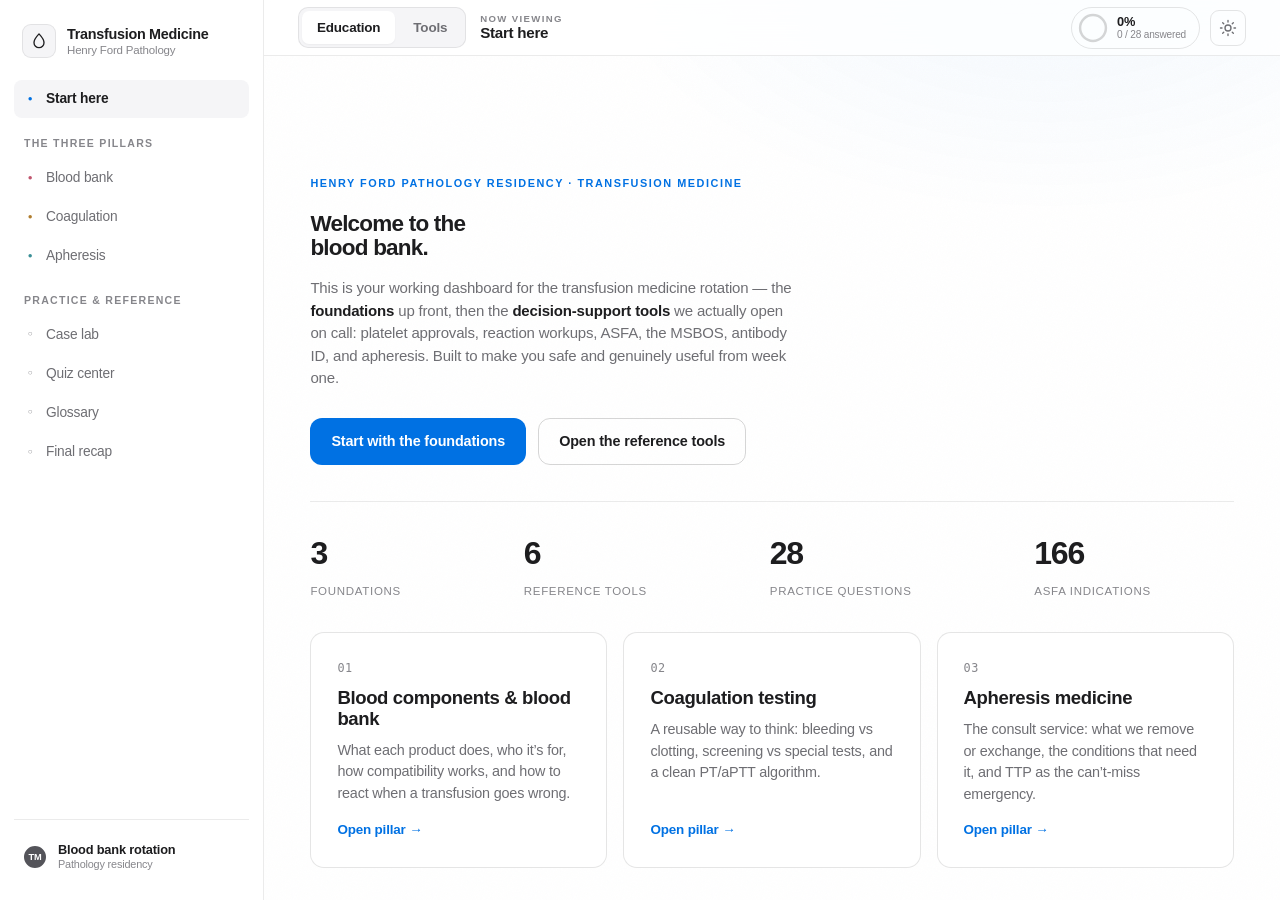
==== commit cbb4c957: "feat: split Education / Tools into two pages + add PLASMIC and volume calculators Structure: - index" ====
--- a/index.html
+++ b/index.html
@@ -12,632 +12,7 @@
 <meta property="og:title" content="Blood Bank &amp; Transfusion Medicine — Resident Reference" />
 <meta property="og:description" content="Henry Ford Pathology Residency — onboarding plus interactive decision-support tools: MSBOS blood-prep, ASFA, platelet approval, transfusion reactions, antibody ID, and apheresis." />
 <script>/* set theme before paint to avoid flash */(function(){try{var t=localStorage.getItem('tm-theme');if(!t)t=matchMedia('(prefers-color-scheme: dark)').matches?'dark':'light';document.documentElement.dataset.theme=t;}catch(e){document.documentElement.dataset.theme='light';}})();</script>
-<style id="css">
-/* ============================================================
-   DESIGN TOKENS  —  warm-neutral monochrome + single blue accent
-   ============================================================ */
-:root{
-  --sb: 264px;            /* sidebar width */
-  --hb: 56px;             /* header height */
-  --maxw: 1000px;         /* readable column */
-  --radius: 14px;
-  --radius-sm: 10px;
-  --radius-lg: 22px;
-  --space-sec: clamp(3.2rem, 2.2rem + 4vw, 6rem);
-  --dur: 400ms;
-  --dur-fast: 200ms;
-  --ease: cubic-bezier(.4,0,.2,1);
-  --ease-out: cubic-bezier(.16,1,.3,1);
-  --font: -apple-system, BlinkMacSystemFont, "SF Pro Display", "SF Pro Text", "Helvetica Neue", Helvetica, Arial, sans-serif;
-  --mono: ui-monospace, "SF Mono", SFMono-Regular, Menlo, Consolas, monospace;
-
-  /* muted semantic hues — used only as small accents / labels / quiz states */
-  --blood: #c0556e;
-  --coag:  #b07d2e;
-  --aph:   #3a8f96;
-  --good:  #2e8b57;
-  --bad:   #cf3b46;
-  --warn:  #a8772a;
-  --info:  #3d7fb0;
-}
-
-/* ---------- LIGHT (Apple-like) ---------- */
-html[data-theme="light"]{
-  --bg:        #ffffff;
-  --bg-2:      #f5f5f7;
-  --bg-soft:   #fbfbfd;
-  --surface:   #ffffff;
-  --surface-2: #f5f5f7;
-  --surface-3: #ececef;
-  --border:    rgba(0,0,0,.10);
-  --border-2:  rgba(0,0,0,.16);
-  --hair:      rgba(0,0,0,.08);
-  --text:      #1d1d1f;
-  --muted:     #6e6e73;
-  --faint:     #86868b;
-  --accent:    #0071e3;
-  --accent-press:#0077ed;
-  --accent-soft: rgba(0,113,227,.10);
-  --on-accent: #ffffff;
-  --shadow:    0 1px 2px rgba(0,0,0,.04);
-  --shadow-hover: 0 4px 18px -6px rgba(0,0,0,.12);
-  --shadow-lg: 0 24px 60px -28px rgba(0,0,0,.22);
-  --nav-bg:    rgba(255,255,255,.72);
-  --ambient-1: rgba(0,113,227,.05);
-  --ambient-2: rgba(192,85,110,.045);
-  color-scheme: light;
-}
-/* ---------- DARK (true black, Apple-like) ---------- */
-html[data-theme="dark"]{
-  --bg:        #000000;
-  --bg-2:      #0b0b0c;
-  --bg-soft:   #101012;
-  --surface:   #141416;
-  --surface-2: #1c1c1f;
-  --surface-3: #28282c;
-  --border:    rgba(255,255,255,.11);
-  --border-2:  rgba(255,255,255,.20);
-  --hair:      rgba(255,255,255,.08);
-  --text:      #f5f5f7;
-  --muted:     #a1a1a6;
-  --faint:     #86868b;
-  --accent:    #2997ff;
-  --accent-press:#0a84ff;
-  --accent-soft: rgba(41,151,255,.14);
-  --on-accent: #ffffff;
-  --shadow:    0 1px 2px rgba(0,0,0,.5);
-  --shadow-hover: 0 8px 26px -10px rgba(0,0,0,.7);
-  --shadow-lg: 0 30px 70px -30px rgba(0,0,0,.85);
-  --nav-bg:    rgba(10,10,12,.62);
-  --ambient-1: rgba(41,151,255,.06);
-  --ambient-2: rgba(192,85,110,.05);
-  color-scheme: dark;
-}
-
-/* ============================================================
-   BASE
-   ============================================================ */
-*,*::before,*::after{ box-sizing:border-box }
-html{ scroll-behavior:smooth }
-body{
-  margin:0; font-family:var(--font); color:var(--text); background:var(--bg);
-  font-size:15px; line-height:1.6; letter-spacing:-0.012em;
-  -webkit-font-smoothing:antialiased; text-rendering:optimizeLegibility; overflow:hidden;
-}
-/* ambient depth — single very soft, slow radial wash (no particles) */
-body::before{
-  content:""; position:fixed; inset:0; z-index:-2; pointer-events:none;
-  background:
-    radial-gradient(60% 50% at 82% -6%, var(--ambient-1), transparent 60%),
-    radial-gradient(50% 45% at -8% 4%, var(--ambient-2), transparent 55%);
-  animation:drift 26s var(--ease) infinite alternate;
-}
-@keyframes drift{ from{ transform:translate3d(0,0,0) } to{ transform:translate3d(0,-14px,0) } }
-/* faint grain overlay for editorial texture */
-body::after{
-  content:""; position:fixed; inset:0; z-index:-1; pointer-events:none; opacity:.025;
-  background-image:url("data:image/svg+xml,%3Csvg xmlns='http://www.w3.org/2000/svg' width='140' height='140'%3E%3Cfilter id='n'%3E%3CfeTurbulence type='fractalNoise' baseFrequency='0.8' numOctaves='2'/%3E%3C/filter%3E%3Crect width='100%25' height='100%25' filter='url(%23n)'/%3E%3C/svg%3E");
-}
-h1,h2,h3,h4,h5{ margin:0; line-height:1.12; letter-spacing:-0.025em; font-weight:600 }
-p{ margin:0 }
-a{ color:inherit; text-decoration:none }
-strong{ font-weight:600; color:var(--text) }
-em{ font-style:italic }
-::selection{ background:var(--accent-soft); color:var(--text) }
-:focus-visible{ outline:2px solid var(--accent); outline-offset:2px; border-radius:5px }
-
-.skip-link{ position:fixed; left:-999px; top:8px; z-index:100; background:var(--text); color:var(--bg); padding:.5rem .9rem; border-radius:8px }
-.skip-link:focus{ left:8px }
-
-.main::-webkit-scrollbar{ width:10px }
-.main::-webkit-scrollbar-thumb{ background:var(--border-2); border-radius:99px; border:3px solid transparent; background-clip:content-box }
-
-.scroll-progress{ position:fixed; top:0; left:0; right:0; height:2px; z-index:60 }
-.scroll-progress span{ display:block; height:100%; width:0%; background:var(--accent); transition:width 90ms linear }
-
-/* ============================================================
-   APP SHELL
-   ============================================================ */
-.app{ display:grid; grid-template-columns:var(--sb) 1fr; grid-template-rows:var(--hb) 1fr; height:100vh; height:100dvh }
-
-/* sidebar */
-.sidebar{ grid-row:1 / 3; grid-column:1; display:flex; flex-direction:column; gap:4px;
-  border-right:1px solid var(--hair); background:var(--bg); padding:20px 14px; z-index:40 }
-.brand{ display:flex; align-items:center; gap:11px; padding:4px 8px 18px }
-.brand-mark{ width:34px; height:34px; flex:0 0 auto; display:grid; place-items:center; border-radius:9px;
-  background:var(--surface-2); border:1px solid var(--hair); color:var(--text) }
-.brand-text{ display:flex; flex-direction:column; line-height:1.25 }
-.brand-text strong{ font-size:.9rem; font-weight:600; letter-spacing:-0.02em }
-.brand-text span{ font-size:.72rem; color:var(--faint) }
-
-.nav{ display:flex; flex-direction:column; gap:1px; overflow-y:auto; flex:1; margin:0 -4px; padding:0 4px }
-.nav-group{ font-size:.66rem; text-transform:uppercase; letter-spacing:.12em; color:var(--faint);
-  margin:16px 10px 6px; font-weight:600 }
-.nav-item{ display:flex; align-items:center; gap:11px; padding:8px 11px; border-radius:8px;
-  font-size:.86rem; font-weight:450; color:var(--muted); transition:background var(--dur-fast), color var(--dur-fast) }
-.nav-item:hover{ background:var(--surface-2); color:var(--text) }
-.nav-item.is-active{ background:var(--surface-2); color:var(--text); font-weight:550 }
-.nav-ico{ font-size:.5rem; color:var(--faint); width:10px; text-align:center }
-.nav-item.is-active .nav-ico{ color:var(--accent) }
-.nav-ico--blood{ color:var(--blood) } .nav-ico--coag{ color:var(--coag) } .nav-ico--aph{ color:var(--aph) }
-
-.sidebar-foot{ padding-top:14px; border-top:1px solid var(--hair); margin-top:4px }
-.learner-chip{ display:flex; align-items:center; gap:10px; padding:8px; border-radius:10px }
-.learner-avatars{ display:flex }
-.learner-avatars span{ width:26px; height:26px; border-radius:50%; display:grid; place-items:center;
-  font-size:.7rem; font-weight:600; color:#fff; border:2px solid var(--bg) }
-.learner-avatars span:first-child{ background:#7c7c82 }
-.learner-avatars span:last-child{ background:#54545a; margin-left:-9px }
-.learner-meta{ display:flex; flex-direction:column; line-height:1.25 }
-.learner-meta strong{ font-size:.8rem; font-weight:600 } .learner-meta span{ font-size:.68rem; color:var(--faint) }
-
-/* topbar — the one place a navbar blur is allowed */
-.topbar{ grid-column:2; grid-row:1; display:flex; align-items:center; gap:14px; padding:0 clamp(16px,3vw,34px);
-  border-bottom:1px solid var(--hair); background:var(--nav-bg); backdrop-filter:saturate(1.8) blur(20px);
-  -webkit-backdrop-filter:saturate(1.8) blur(20px); z-index:30 }
-.crumb{ display:flex; flex-direction:column; line-height:1.15; flex:1; min-width:0 }
-.crumb-kicker{ font-size:.6rem; text-transform:uppercase; letter-spacing:.14em; color:var(--faint); font-weight:600 }
-.crumb-title{ font-size:.95rem; font-weight:600; white-space:nowrap; overflow:hidden; text-overflow:ellipsis; letter-spacing:-0.02em }
-.topbar-right{ display:flex; align-items:center; gap:10px }
-
-.icon-btn{ width:36px; height:36px; flex:0 0 auto; display:grid; place-items:center; border-radius:9px;
-  background:transparent; border:1px solid var(--border); color:var(--muted); cursor:pointer;
-  transition:background var(--dur-fast), color var(--dur-fast), transform var(--dur-fast) }
-.icon-btn:hover{ background:var(--surface-2); color:var(--text) }
-.icon-btn:active{ transform:scale(.94) }
-.menu-btn{ display:none }
-.ico-moon{ display:none } html[data-theme="dark"] .ico-sun{ display:none } html[data-theme="dark"] .ico-moon{ display:block }
-
-.progress-pill{ display:flex; align-items:center; gap:9px; padding:5px 13px 5px 6px; border-radius:99px;
-  border:1px solid var(--border) }
-.ring{ transform:rotate(-90deg) }
-.ring-bg{ fill:none; stroke:var(--border-2); stroke-width:3 }
-.ring-fg{ fill:none; stroke:var(--accent); stroke-width:3; stroke-linecap:round;
-  stroke-dasharray:97.4; stroke-dashoffset:97.4; transition:stroke-dashoffset var(--dur) var(--ease) }
-.progress-pill-text{ display:flex; flex-direction:column; line-height:1.1 }
-.progress-pill-text strong{ font-size:.8rem; font-weight:600 } .progress-pill-text span{ font-size:.63rem; color:var(--faint) }
-
-/* main */
-.main{ grid-column:2; grid-row:2; overflow-y:auto; scroll-behavior:smooth; position:relative }
-.section{ max-width:var(--maxw); margin:0 auto; padding:var(--space-sec) clamp(18px,3vw,40px); scroll-margin-top:20px }
-.section + .section{ border-top:1px solid var(--hair) }
-.section-head{ margin-bottom:30px; max-width:70ch }
-.section-head h2{ font-size:clamp(1.7rem,1.2rem+1.9vw,2.4rem); margin:12px 0 12px; letter-spacing:-0.03em }
-.section-sub{ color:var(--muted); max-width:64ch; font-size:1rem; line-height:1.55 }
-
-/* ============================================================
-   REVEAL
-   ============================================================ */
-.reveal{ opacity:0; transform:translateY(12px); transition:opacity .6s var(--ease-out), transform .6s var(--ease-out) }
-.reveal.in{ opacity:1; transform:none }
-
-/* ============================================================
-   PRIMITIVES
-   ============================================================ */
-.kicker{ display:inline-block; font-size:.68rem; font-weight:600; text-transform:uppercase; letter-spacing:.14em; color:var(--accent) }
-.kicker--blood{ color:var(--blood) } .kicker--coag{ color:var(--coag) } .kicker--aph{ color:var(--aph) }
-
-.surface{ background:var(--surface); border:1px solid var(--border); border-radius:var(--radius); padding:22px }
-.muted-note{ color:var(--faint); font-size:.85rem }
-.ticks{ list-style:none; padding:0; margin:12px 0; display:flex; flex-direction:column; gap:9px }
-.ticks li{ position:relative; padding-left:24px; font-size:.9rem; color:var(--muted) }
-.ticks li::before{ content:""; position:absolute; left:2px; top:.55em; width:9px; height:5px;
-  border-left:1.6px solid var(--accent); border-bottom:1.6px solid var(--accent); transform:rotate(-45deg) }
-
-.grid-3{ display:grid; grid-template-columns:repeat(3,1fr); gap:16px; margin-top:24px }
-.grid-2{ display:grid; grid-template-columns:repeat(2,1fr); gap:16px }
-.grid-auto{ display:grid; grid-template-columns:repeat(auto-fit,minmax(244px,1fr)); gap:16px }
-
-.btn{ display:inline-flex; align-items:center; gap:7px; padding:11px 20px; border-radius:12px; font-size:.9rem;
-  font-weight:550; cursor:pointer; border:1px solid transparent; font-family:inherit; letter-spacing:-0.01em;
-  transition:background var(--dur-fast), border-color var(--dur-fast), transform var(--dur-fast), color var(--dur-fast) }
-.btn:active{ transform:scale(.98) }
-.btn--primary{ background:var(--accent); color:var(--on-accent) }
-.btn--primary:hover{ background:var(--accent-press) }
-.btn--ghost{ background:transparent; border-color:var(--border-2); color:var(--text) }
-.btn--ghost:hover{ background:var(--surface-2) }
-.btn--sm{ padding:8px 15px; font-size:.82rem; border-radius:9px }
-
-/* ============================================================
-   HERO
-   ============================================================ */
-.hero{ padding:28px 0 8px }
-.hero-title{ font-size:clamp(2.2rem,1.3rem+3.6vw,3.6rem); margin:18px 0 18px; max-width:17ch; line-height:1.04; letter-spacing:-0.035em; font-weight:600 }
-.hero-lede{ font-size:clamp(1.05rem,.96rem+.5vw,1.3rem); color:var(--muted); max-width:58ch; line-height:1.5; font-weight:400 }
-.hero-lede strong{ color:var(--text); font-weight:550 }
-.hero-actions{ display:flex; gap:12px; margin:28px 0 36px; flex-wrap:wrap }
-.hero-stats{ display:grid; grid-template-columns:repeat(4,auto); gap:40px; margin:0; padding-top:26px; border-top:1px solid var(--hair) }
-.hero-stats div{ display:flex; flex-direction:column-reverse; gap:3px }
-.hero-stats dt{ font-size:.72rem; color:var(--faint); text-transform:uppercase; letter-spacing:.06em }
-.hero-stats dd{ margin:0; font-size:2rem; font-weight:600; letter-spacing:-0.04em; color:var(--text) }
-
-.pillar-card{ position:relative; display:flex; flex-direction:column; gap:10px; padding:26px; border-radius:var(--radius);
-  background:var(--surface); border:1px solid var(--border);
-  transition:transform var(--dur) var(--ease-out), border-color var(--dur), box-shadow var(--dur) }
-.pillar-card:hover{ transform:translateY(-3px); border-color:var(--border-2); box-shadow:var(--shadow-hover) }
-.pillar-num{ font-family:var(--mono); font-size:.74rem; font-weight:500; color:var(--faint); letter-spacing:.04em }
-.pillar-card h3{ font-size:1.16rem; letter-spacing:-0.02em }
-.pillar-card p{ font-size:.9rem; color:var(--muted); flex:1; line-height:1.5 }
-.pillar-go{ font-size:.84rem; font-weight:550; color:var(--accent); margin-top:4px; transition:gap var(--dur-fast) }
-.pillar-card:hover .pillar-go{ text-decoration:none }
-
-.how-row{ display:grid; grid-template-columns:1.15fr 1fr; gap:16px; margin-top:24px }
-.how-card h4{ font-size:1rem; margin-bottom:8px; font-weight:600 }
-.how-card--accent{ background:var(--bg-2); border-color:var(--hair) }
-.big-quote{ font-size:1.18rem; font-weight:500; line-height:1.4; margin:6px 0 14px; letter-spacing:-0.02em }
-.big-quote em{ color:var(--accent); font-style:normal }
-.legend{ display:flex; flex-wrap:wrap; gap:7px; margin-top:14px }
-
-/* ============================================================
-   TAGS + CALLOUTS  (muted pastel labels, quiet boxes)
-   ============================================================ */
-.tag{ display:inline-flex; align-items:center; font-size:.62rem; font-weight:600; padding:3px 9px; border-radius:99px;
-  letter-spacing:.07em; text-transform:uppercase; white-space:nowrap;
-  color:var(--c,var(--muted)); background:color-mix(in srgb, var(--c,var(--muted)) 13%, transparent) }
-.tag--why{ --c:var(--info) } .tag--pattern{ --c:var(--accent) } .tag--next{ --c:var(--good) }
-.tag--pearl{ --c:var(--coag) } .tag--adv{ --c:var(--aph) } .tag--pitfall{ --c:var(--bad) } .tag--dnc{ --c:var(--warn) }
-
-.callout{ --c:var(--accent); padding:14px 16px; border-radius:var(--radius-sm); background:var(--bg-2);
-  border:1px solid var(--hair); border-left:2px solid var(--c); margin-top:12px; font-size:.9rem }
-.callout > .tag{ margin-bottom:7px }
-.callout p{ color:var(--muted); line-height:1.5 } .callout strong{ color:var(--text) }
-.callout--why{ --c:var(--info) } .callout--pattern{ --c:var(--accent) } .callout--next{ --c:var(--good) }
-.callout--pearl{ --c:var(--coag) } .callout--adv{ --c:var(--aph) } .callout--pitfall{ --c:var(--bad) } .callout--dnc{ --c:var(--warn) }
-
-/* ============================================================
-   TEACHING CARDS  (icon-free, text-forward)
-   ============================================================ */
-.tcard{ background:var(--surface); border:1px solid var(--border); border-radius:var(--radius); padding:20px;
-  transition:border-color var(--dur), box-shadow var(--dur), transform var(--dur) }
-.tcard:hover{ border-color:var(--border-2); box-shadow:var(--shadow-hover) }
-.tcard-head{ display:flex; align-items:baseline; gap:10px; margin-bottom:8px; flex-wrap:wrap }
-.tcard-ico{ display:none }
-.tcard h4{ font-size:1rem; font-weight:600; letter-spacing:-0.02em } .tcard .sub{ font-size:.72rem; color:var(--faint) }
-.tcard-body{ font-size:.89rem; color:var(--muted); margin-top:2px; line-height:1.55 }
-.tcard-body p + p{ margin-top:9px }
-.spec-row{ display:flex; justify-content:space-between; gap:10px; padding:7px 0; border-top:1px solid var(--hair); font-size:.84rem }
-.spec-row:first-of-type{ border-top:none }
-.spec-row span:first-child{ color:var(--faint) } .spec-row span:last-child{ font-weight:550; text-align:right; color:var(--text) }
-.dose{ font-family:var(--mono); font-size:.82rem }
-
-/* ============================================================
-   COMPARISON TABLE
-   ============================================================ */
-.table-wrap{ overflow-x:auto; border:1px solid var(--border); border-radius:var(--radius); background:var(--surface); -webkit-overflow-scrolling:touch }
-table.cmp{ width:100%; border-collapse:collapse; font-size:.85rem; min-width:640px }
-.cmp th,.cmp td{ padding:12px 16px; text-align:left; border-bottom:1px solid var(--hair); vertical-align:top }
-.cmp tbody tr:last-child td{ border-bottom:none }
-.cmp thead th{ position:sticky; top:0; background:var(--bg-2); font-size:.66rem; text-transform:uppercase;
-  letter-spacing:.07em; color:var(--faint); font-weight:600; z-index:1 }
-.cmp tbody tr:hover{ background:var(--surface-2) }
-.cmp td:first-child{ font-weight:600; color:var(--text) }
-.cmp .pill{ font-family:var(--mono); font-size:.74rem; padding:2px 8px; border-radius:6px; background:var(--surface-2); border:1px solid var(--hair); white-space:nowrap }
-
-/* ============================================================
-   ACCORDION  (stripped — hairline rows, +/- toggle)
-   ============================================================ */
-.acc{ border-bottom:1px solid var(--hair) }
-.acc summary{ list-style:none; cursor:pointer; padding:16px 4px; display:flex; align-items:center; gap:12px;
-  font-weight:550; font-size:.92rem; letter-spacing:-0.01em; transition:color var(--dur-fast) }
-.acc summary::-webkit-details-marker{ display:none }
-.acc summary:hover{ color:var(--accent) }
-.acc .chev{ margin-left:auto; color:var(--faint); font-size:1.2rem; line-height:1; width:16px; text-align:center; transition:transform var(--dur) var(--ease) }
-.acc .chev::before{ content:"+" }
-.acc[open] .chev::before{ content:"\2212" }
-.acc[open] .chev{ color:var(--accent) }
-.acc-body{ padding:0 4px 18px; font-size:.89rem; color:var(--muted); line-height:1.55 }
-.acc-body p + p{ margin-top:9px }
-/* ---- NHSN 3-panel case sheet (Case Definition · Severity · Imputability) ---- */
-.rx-panels{ display:grid; grid-template-columns:1fr; border:1px solid var(--hair,#e3e3e6); border-radius:10px; overflow:hidden; margin:12px 0; background:var(--surface) }
-@media (min-width:820px){ .rx-panels{ grid-template-columns:repeat(3,1fr) } }
-.rx-panel + .rx-panel{ border-top:1px solid var(--hair,#e3e3e6) }
-@media (min-width:820px){ .rx-panel + .rx-panel{ border-top:0; border-left:1px solid var(--hair,#e3e3e6) } }
-.rx-panel-head{ font-weight:700; font-size:.78rem; padding:8px 12px; background:var(--surface-2); color:var(--text); border-bottom:1px solid var(--hair,#e3e3e6); letter-spacing:.01em }
-.rx-panel-body{ padding:3px 12px 10px }
-.rx-level{ padding:8px 11px; margin:8px 0; border-left:3px solid var(--hair,#ccc); border-radius:0 8px 8px 0; font-size:.82rem; color:var(--text) }
-.rx-lvl-label{ font-weight:700; display:block; margin-bottom:4px }
-.rx-optional{ text-align:center; font-size:.62rem; font-weight:800; letter-spacing:.12em; text-transform:uppercase; color:var(--muted); background:var(--surface-2); border-top:1px solid var(--hair,#e3e3e6); border-bottom:1px solid var(--hair,#e3e3e6); padding:4px; margin:10px -12px }
-.rx-bullets{ columns:2; column-gap:22px; margin:6px 0; padding-left:18px }
-.rx-bullets li{ margin:3px 0; break-inside:avoid }
-@media (max-width:640px){ .rx-bullets{ columns:1 } }
-.rx-conn{ font-weight:700; color:var(--accent) }
-.rx-na{ color:var(--muted) }
-.rx-level.def{ background:color-mix(in srgb, var(--good) 12%, transparent); border-left-color:var(--good) } .rx-level.def .rx-lvl-label{ color:var(--good) }
-.rx-level.prob{ background:color-mix(in srgb, var(--warn) 15%, transparent); border-left-color:var(--warn) } .rx-level.prob .rx-lvl-label{ color:var(--warn) }
-.rx-level.poss{ background:color-mix(in srgb, var(--accent) 11%, transparent); border-left-color:var(--accent) } .rx-level.poss .rx-lvl-label{ color:var(--accent) }
-.rx-level.warnhi{ background:color-mix(in srgb, #c8721a 15%, transparent); border-left-color:#c8721a } .rx-level.warnhi .rx-lvl-label{ color:#c8721a }
-.rx-level.crit{ background:color-mix(in srgb, var(--bad) 13%, transparent); border-left-color:var(--bad) } .rx-level.crit .rx-lvl-label{ color:var(--bad) }
-.rx-level.neut{ background:color-mix(in srgb, var(--muted) 10%, transparent); border-left-color:var(--muted) } .rx-level.neut .rx-lvl-label{ color:var(--muted) }
-.acc .dot{ width:7px; height:7px; border-radius:50%; flex:0 0 auto }
-
-/* ============================================================
-   TABS
-   ============================================================ */
-.tabs{ display:flex; gap:4px; padding:4px; background:var(--surface-2); border:1px solid var(--hair); border-radius:11px; margin-bottom:18px; flex-wrap:wrap }
-.tab{ flex:1; min-width:110px; padding:8px 12px; border-radius:8px; font-size:.83rem; font-weight:550; cursor:pointer;
-  border:none; background:transparent; color:var(--muted); font-family:inherit; transition:all var(--dur-fast) }
-.tab:hover{ color:var(--text) }
-.tab.is-active{ background:var(--surface); color:var(--text); box-shadow:var(--shadow) }
-.tabpane{ display:none; animation:fade .4s var(--ease-out) }
-.tabpane.is-active{ display:block }
-@keyframes fade{ from{opacity:0; transform:translateY(6px)} to{opacity:1; transform:none} }
-
-/* ============================================================
-   ALGORITHM
-   ============================================================ */
-.algo{ display:flex; flex-direction:column; gap:10px; margin-top:8px }
-.algo-node{ display:flex; gap:14px; align-items:flex-start; padding:16px 18px; border-radius:var(--radius);
-  background:var(--surface); border:1px solid var(--border) }
-.algo-step{ font-family:var(--mono); font-size:.74rem; font-weight:600; color:var(--on-accent); background:var(--accent);
-  width:25px; height:25px; flex:0 0 auto; border-radius:7px; display:grid; place-items:center }
-.algo-node h5{ margin:0 0 4px; font-size:.94rem; font-weight:600 }
-.algo-node p{ font-size:.85rem; color:var(--muted); line-height:1.5 }
-.algo-branch{ display:grid; grid-template-columns:1fr 1fr; gap:10px }
-.algo-branch .algo-node{ background:var(--bg-2) }
-.branch-tag{ font-size:.68rem; font-weight:600; text-transform:uppercase; letter-spacing:.06em; margin-bottom:4px; display:block }
-.b-corrects .branch-tag{ color:var(--good) } .b-inhibits .branch-tag{ color:var(--bad) }
-
-/* ============================================================
-   QUIZ
-   ============================================================ */
-.quiz-toolbar{ display:flex; align-items:center; gap:10px; flex-wrap:wrap; margin-bottom:18px }
-.filter-chips{ display:flex; gap:6px; flex-wrap:wrap }
-.chip{ padding:7px 15px; border-radius:99px; font-size:.8rem; font-weight:550; cursor:pointer; font-family:inherit;
-  background:transparent; border:1px solid var(--border); color:var(--muted); transition:all var(--dur-fast) }
-.chip:hover{ color:var(--text); border-color:var(--border-2) }
-.chip.is-active{ background:var(--text); border-color:var(--text); color:var(--bg) }
-.scoreboard{ margin-left:auto; display:flex; align-items:center; gap:14px; font-size:.82rem; color:var(--muted) }
-.scoreboard b{ color:var(--text); font-family:var(--mono); font-weight:600 }
-
-.q{ background:var(--surface); border:1px solid var(--border); border-radius:var(--radius); padding:20px 22px; margin-bottom:14px }
-.q-meta{ display:flex; gap:8px; align-items:center; margin-bottom:12px; flex-wrap:wrap }
-.q-diff{ font-size:.62rem; font-weight:600; text-transform:uppercase; letter-spacing:.07em; padding:2px 8px; border-radius:99px;
-  color:var(--c,var(--muted)); background:color-mix(in srgb, var(--c,var(--muted)) 13%, transparent) }
-.q-diff.easy{ --c:var(--good) } .q-diff.moderate{ --c:var(--coag) } .q-diff.integrative{ --c:var(--bad) }
-.q-pillar{ font-size:.64rem; font-weight:600; color:var(--faint); text-transform:uppercase; letter-spacing:.07em }
-.q-stem{ font-size:.95rem; font-weight:450; margin-bottom:14px; line-height:1.55 }
-.q-opts{ display:flex; flex-direction:column; gap:8px }
-.opt{ text-align:left; padding:12px 15px; border-radius:10px; border:1px solid var(--border); background:var(--surface);
-  cursor:pointer; font-family:inherit; font-size:.88rem; color:var(--text); display:flex; gap:12px; align-items:flex-start;
-  transition:border-color var(--dur-fast), background var(--dur-fast) }
-.opt:hover:not(:disabled){ border-color:var(--border-2); background:var(--surface-2) }
-.opt:disabled{ cursor:default }
-.opt-key{ font-family:var(--mono); font-weight:600; font-size:.76rem; width:20px; height:20px; flex:0 0 auto;
-  border-radius:6px; display:grid; place-items:center; background:var(--surface-2); border:1px solid var(--hair); color:var(--muted) }
-.opt.is-correct{ border-color:var(--good); background:color-mix(in srgb, var(--good) 9%, transparent) }
-.opt.is-correct .opt-key{ background:var(--good); border-color:var(--good); color:#fff }
-.opt.is-wrong{ border-color:var(--bad); background:color-mix(in srgb, var(--bad) 8%, transparent) }
-.opt.is-wrong .opt-key{ background:var(--bad); border-color:var(--bad); color:#fff }
-.opt-mark{ margin-left:auto; font-weight:600 }
-.q-explain{ margin-top:14px; border-top:1px solid var(--hair); padding-top:14px; font-size:.87rem; display:none; animation:fade .4s var(--ease-out) }
-.q-explain.show{ display:block }
-.q-explain .verdict{ font-weight:600; margin-bottom:7px; display:flex; align-items:center; gap:7px }
-.q-explain .verdict.ok{ color:var(--good) } .q-explain .verdict.no{ color:var(--bad) }
-.q-explain p{ color:var(--muted); margin-bottom:9px; line-height:1.5 }
-.q-explain .why-wrong{ font-size:.82rem; color:var(--faint) }
-.quiz-empty{ text-align:center; padding:46px 20px; color:var(--faint) }
-
-/* ============================================================
-   CASE LAB
-   ============================================================ */
-.case{ background:var(--surface); border:1px solid var(--border); border-radius:var(--radius); overflow:hidden; margin-bottom:16px }
-.case-head{ padding:18px 22px; border-bottom:1px solid var(--hair); display:flex; gap:13px; align-items:flex-start }
-.case-tag{ font-size:.62rem; font-weight:600; text-transform:uppercase; letter-spacing:.07em; padding:3px 9px; border-radius:99px;
-  flex:0 0 auto; margin-top:2px; color:var(--c,var(--muted)); background:color-mix(in srgb, var(--c,var(--muted)) 13%, transparent) }
-.case-tag.blood{ --c:var(--blood) } .case-tag.coag{ --c:var(--coag) } .case-tag.aph{ --c:var(--aph) } .case-tag.mixed{ --c:var(--accent) }
-.case-head h4{ font-size:1.02rem; margin-bottom:4px; font-weight:600 } .case-head p{ font-size:.85rem; color:var(--muted); line-height:1.5 }
-.case-body{ padding:8px 22px 20px }
-.case-step{ padding:16px 0; border-bottom:1px solid var(--hair) }
-.case-step:last-child{ border-bottom:none }
-.case-step .label{ font-size:.66rem; font-weight:600; text-transform:uppercase; letter-spacing:.07em; color:var(--accent); margin-bottom:6px }
-.case-step .prompt{ font-size:.92rem; font-weight:450; line-height:1.5 }
-.case-reveal{ margin-top:10px; font-size:.87rem; color:var(--muted); background:var(--bg-2); border:1px solid var(--hair);
-  border-radius:10px; padding:0 15px; max-height:0; overflow:hidden; opacity:0;
-  transition:max-height .45s var(--ease), opacity .35s, padding .45s var(--ease); line-height:1.55 }
-.case-reveal.show{ max-height:640px; opacity:1; padding:14px 15px; margin-top:10px }
-.case-reveal strong{ color:var(--text) }
-.case-controls{ margin-top:14px; display:flex; gap:10px; flex-wrap:wrap }
-.labs{ display:flex; flex-wrap:wrap; gap:8px; margin:10px 0 }
-.lab{ font-family:var(--mono); font-size:.78rem; padding:5px 10px; border-radius:8px; background:var(--bg-2); border:1px solid var(--hair); display:flex; gap:7px; align-items:baseline }
-.lab .k{ color:var(--faint) } .lab .v{ font-weight:600 }
-.lab.hi .v{ color:var(--bad) } .lab.lo .v{ color:var(--info) } .lab.crit .v{ color:var(--warn) }
-
-/* ============================================================
-   GLOSSARY
-   ============================================================ */
-.search{ display:flex; align-items:center; gap:10px; padding:12px 16px; border-radius:12px; background:var(--surface); border:1px solid var(--border); margin-bottom:18px }
-.search input{ flex:1; border:none; background:transparent; color:var(--text); font-family:inherit; font-size:.92rem; outline:none }
-.search input::placeholder{ color:var(--faint) }
-.search svg{ color:var(--faint); flex:0 0 auto }
-.gloss-list{ display:grid; grid-template-columns:repeat(auto-fill,minmax(290px,1fr)); gap:12px }
-.gloss-item{ padding:16px 18px; border-radius:var(--radius-sm); background:var(--surface); border:1px solid var(--border);
-  transition:border-color var(--dur-fast), transform var(--dur-fast) }
-.gloss-item:hover{ border-color:var(--border-2); transform:translateY(-2px) }
-.gloss-item .term{ font-weight:600; font-size:.9rem; display:flex; align-items:center; gap:8px; letter-spacing:-0.01em }
-.gloss-item .abbr{ font-family:var(--mono); font-size:.7rem; color:var(--accent); background:var(--accent-soft); padding:1px 7px; border-radius:5px }
-.gloss-item .def{ font-size:.84rem; color:var(--muted); margin-top:6px; line-height:1.5 }
-.gloss-item.mustknow{ border-left:2px solid var(--accent) }
-.gloss-empty{ grid-column:1/-1; text-align:center; padding:40px; color:var(--faint) }
-
-/* ============================================================
-   RECAP
-   ============================================================ */
-.recap-grid{ display:grid; grid-template-columns:1.3fr 1fr; gap:18px; align-items:start }
-.takehome{ counter-reset:th; padding:0; margin:0 }
-.takehome li{ list-style:none; position:relative; padding:14px 16px 14px 52px; margin-bottom:9px; border-radius:var(--radius-sm);
-  background:var(--surface); border:1px solid var(--border); font-size:.9rem; line-height:1.5 }
-.takehome li::before{ counter-increment:th; content:counter(th,decimal-leading-zero); position:absolute; left:16px; top:14px;
-  font-family:var(--mono); font-weight:500; font-size:.78rem; color:var(--accent) }
-.takehome li strong{ color:var(--text) }
-.recap-side{ display:flex; flex-direction:column; gap:16px }
-.rounds-list{ list-style:none; padding:0; margin:8px 0 0; display:flex; flex-direction:column; gap:11px }
-.rounds-list li{ font-size:.86rem; color:var(--muted); padding-left:16px; position:relative; line-height:1.45 }
-.rounds-list li::before{ content:""; position:absolute; left:0; top:.55em; width:5px; height:5px; border-radius:50%; background:var(--accent) }
-.ask-list{ list-style:none; padding:0; margin:8px 0 0; display:flex; flex-direction:column; gap:8px }
-.ask-list li{ font-size:.86rem; padding:10px 13px; border-radius:9px; background:var(--bg-2); border:1px solid var(--hair); color:var(--muted); line-height:1.45 }
-
-/* ============================================================
-   FOOTER + misc
-   ============================================================ */
-.foot{ max-width:var(--maxw); margin:0 auto; padding:32px clamp(18px,3vw,40px) 64px; border-top:1px solid var(--hair) }
-.foot p{ font-size:.82rem; color:var(--faint); margin-bottom:8px; line-height:1.5 }
-.foot p:first-child{ color:var(--muted) }
-.foot-credits{ display:grid; grid-template-columns:1fr 1fr; gap:24px; margin:14px 0 20px; padding-top:16px; border-top:1px solid var(--hair) }
-.credit{ display:flex; flex-direction:column; gap:3px }
-.credit-role{ font-size:.64rem; text-transform:uppercase; letter-spacing:.12em; color:var(--faint); font-weight:600 }
-.credit strong{ font-size:.92rem; color:var(--text); font-weight:600; letter-spacing:-0.01em }
-.credit-line{ font-size:.8rem; color:var(--muted); line-height:1.4 }
-@media (max-width:640px){ .foot-credits{ grid-template-columns:1fr; gap:16px } }
-.to-top{ position:fixed; right:22px; bottom:22px; width:42px; height:42px; border-radius:11px; z-index:50;
-  background:var(--surface); color:var(--text); border:1px solid var(--border-2); cursor:pointer; font-size:1.1rem;
-  box-shadow:var(--shadow-lg); transition:transform var(--dur-fast), color var(--dur-fast) }
-.to-top:hover{ transform:translateY(-3px); color:var(--accent) }
-.to-top[hidden]{ display:none }
-.stack{ display:flex; flex-direction:column; gap:16px }
-.mt24{ margin-top:26px } .mt16{ margin-top:16px } .mb8{ margin-bottom:8px }
-.lead-row{ display:flex; align-items:center; gap:8px; flex-wrap:wrap; margin-bottom:8px }
-
-/* ============================================================
-   RESPONSIVE
-   ============================================================ */
-@media (max-width:1024px){
-  :root{ --sb:0px }
-  .menu-btn{ display:grid }
-  .sidebar{ position:fixed; top:0; bottom:0; left:0; width:272px; transform:translateX(-100%);
-    transition:transform var(--dur) var(--ease); box-shadow:var(--shadow-lg) }
-  body.nav-open .sidebar{ transform:none }
-  .topbar{ grid-column:1 / -1 } .main{ grid-column:1 / -1 }
-  body.nav-open::after{ content:""; position:fixed; inset:0; background:rgba(0,0,0,.45); z-index:35 }
-}
-@media (max-width:760px){
-  .grid-3{ grid-template-columns:1fr } .how-row{ grid-template-columns:1fr }
-  .hero-stats{ grid-template-columns:repeat(2,1fr); gap:22px }
-  .recap-grid{ grid-template-columns:1fr } .algo-branch{ grid-template-columns:1fr }
-  .progress-pill-text{ display:none }
-}
-
-/* ============================================================
-   REDUCED MOTION
-   ============================================================ */
-@media (prefers-reduced-motion: reduce){
-  *,*::before,*::after{ animation-duration:.001ms !important; animation-iteration-count:1 !important;
-    transition-duration:.001ms !important; scroll-behavior:auto !important }
-  .reveal{ opacity:1; transform:none }
-  body::before{ animation:none }
-}
-/* ============================================================
-   CLINICAL REFERENCE TOOLS
-   ============================================================ */
-.ref-grid{ display:grid; grid-template-columns:1fr 1fr; gap:16px; align-items:start }
-.ref-controls{ display:flex; flex-direction:column; gap:14px }
-.ref-card{ padding:18px }
-.ref-card h4{ font-size:.98rem; margin-bottom:10px }
-.ref-report{ position:sticky; top:14px; padding:20px }
-.ref-report-head{ display:flex; justify-content:space-between; align-items:center; gap:10px; margin-bottom:12px }
-.ref-field{ display:block; margin-bottom:12px }
-.ref-field:last-child{ margin-bottom:0 }
-.ref-field-l{ display:block; font-size:.8rem; font-weight:550; margin-bottom:5px; color:var(--muted) }
-.ref-field-h{ display:block; font-size:.72rem; color:var(--faint); margin-top:3px }
-.ref-input, .ref-select{ width:100%; padding:9px 11px; border-radius:9px; border:1px solid var(--border);
-  background:var(--surface-2); color:var(--text); font-family:inherit; font-size:.86rem; outline:none }
-textarea.ref-input{ resize:vertical; line-height:1.5 }
-.ref-input:focus, .ref-select:focus{ border-color:var(--accent) }
-
-.seg{ display:inline-flex; gap:4px; padding:4px; background:var(--surface-2); border:1px solid var(--border); border-radius:10px; flex-wrap:wrap }
-.seg-btn{ padding:6px 12px; border:none; background:transparent; border-radius:7px; font-size:.82rem; font-weight:550; color:var(--muted); cursor:pointer; font-family:inherit; transition:all var(--dur-fast) }
-.seg-btn:hover{ color:var(--text) }
-.seg-btn.sel{ background:var(--surface); color:var(--text); box-shadow:var(--shadow) }
-
-.analyte-row{ display:flex; justify-content:space-between; gap:12px; align-items:center; padding:9px 0; border-top:1px solid var(--hair); flex-wrap:wrap }
-.analyte-row:first-of-type{ border-top:none }
-.analyte-name{ font-size:.86rem; font-weight:500 }
-.analyte-ref{ font-family:var(--mono); font-size:.72rem; color:var(--faint); margin-left:6px }
-.analyte-help{ display:block; font-size:.72rem; color:var(--faint); font-weight:400 }
-.state-btns{ display:flex; gap:5px; flex-wrap:wrap }
-.state-btn{ padding:6px 10px; border-radius:7px; border:1px solid var(--border); background:var(--surface-2);
-  font-size:.78rem; font-weight:550; cursor:pointer; font-family:inherit; color:var(--muted); transition:all var(--dur-fast) }
-.state-btn:hover{ color:var(--text); border-color:var(--border-2) }
-.state-btn.sel{ color:var(--text); border-color:var(--accent); background:var(--accent-soft) }
-.state-btn.k-normal.sel{ border-color:var(--good); background:color-mix(in srgb,var(--good) 13%, transparent) }
-.state-btn.k-abnormal.sel{ border-color:var(--warn); background:color-mix(in srgb,var(--warn) 15%, transparent) }
-.state-btn.k-skip.sel{ border-color:var(--border-2); background:var(--surface-3) }
-
-.ref-sec{ margin-top:14px }
-.ref-sec h5{ font-size:.68rem; text-transform:uppercase; letter-spacing:.08em; color:var(--faint); margin:0 0 6px }
-.ref-list{ list-style:none; padding:0; margin:0; display:flex; flex-direction:column; gap:6px }
-.ref-list li{ font-size:.85rem; color:var(--muted); padding-left:14px; position:relative; line-height:1.45 }
-.ref-list li::before{ content:"–"; position:absolute; left:0; color:var(--faint) }
-.ref-sec.flag .ref-list li{ color:var(--bad) }
-.imp-line{ display:flex; gap:9px; align-items:flex-start; font-size:.88rem; padding:9px 11px; border-radius:9px; margin-bottom:6px; line-height:1.4; background:var(--surface-2) }
-.imp-line .imp-dot{ font-size:.7rem; margin-top:2px }
-.imp-line.good{ background:color-mix(in srgb,var(--good) 10%,transparent) } .imp-line.good .imp-dot{ color:var(--good) }
-.imp-line.info{ background:color-mix(in srgb,var(--info) 10%,transparent) } .imp-line.info .imp-dot{ color:var(--info) }
-.imp-line.warn{ background:color-mix(in srgb,var(--warn) 12%,transparent) } .imp-line.warn .imp-dot{ color:var(--warn) }
-.imp-line.bad{ background:color-mix(in srgb,var(--bad) 11%,transparent) } .imp-line.bad .imp-dot{ color:var(--bad) }
-.ref-wnl{ font-size:.8rem; font-style:italic; color:var(--faint); margin-top:6px }
-.ref-disclaimer{ font-size:.74rem; color:var(--faint); margin-top:14px; border-top:1px solid var(--hair); padding-top:10px; line-height:1.45 }
-
-.bp-headline{ font-size:1.05rem; font-weight:600; padding:12px 14px; border-radius:10px; margin-bottom:12px; letter-spacing:-0.01em }
-.bp-headline.good{ background:color-mix(in srgb,var(--good) 12%,transparent); color:var(--good) }
-.bp-headline.warn{ background:color-mix(in srgb,var(--warn) 14%,transparent); color:var(--warn) }
-.bp-headline.bad{ background:color-mix(in srgb,var(--bad) 12%,transparent); color:var(--bad) }
-.bp-stats{ display:flex; gap:10px; margin-bottom:6px }
-.bp-stat{ flex:1; background:var(--surface-2); border:1px solid var(--hair); border-radius:9px; padding:10px; text-align:center; display:flex; flex-direction:column; gap:2px }
-.bp-stat strong{ font-size:1.25rem; font-family:var(--mono); font-weight:600 }
-.bp-stat span{ font-size:.66rem; color:var(--faint) }
-
-.surg-selected{ padding:6px 0 4px; display:flex; gap:10px; align-items:center; font-size:.88rem; flex-wrap:wrap }
-.surg-results{ max-height:240px; overflow-y:auto; display:flex; flex-direction:column; gap:3px; margin-top:8px }
-.surg-row{ display:flex; justify-content:space-between; gap:10px; align-items:center; padding:8px 11px; border:1px solid var(--hair); border-radius:8px; background:var(--surface-2); cursor:pointer; font-family:inherit; font-size:.84rem; color:var(--text); text-align:left }
-.surg-row:hover{ border-color:var(--border-2); background:var(--surface-3) }
-.ord-tag{ font-family:var(--mono); font-size:.72rem; padding:2px 8px; border-radius:6px; background:var(--surface-3); border:1px solid var(--hair); white-space:nowrap; color:var(--muted) }
-.ord-tag.hi{ color:var(--bad) }
-.ab-group{ margin-top:10px }
-.ab-sys{ font-size:.66rem; text-transform:uppercase; letter-spacing:.07em; color:var(--faint); margin-bottom:6px }
-.ab-btn{ display:inline-flex; gap:6px; align-items:baseline; padding:6px 10px; border-radius:7px; border:1px solid var(--border); background:var(--surface-2); font-size:.8rem; cursor:pointer; font-family:inherit; color:var(--text); margin:0 6px 6px 0; transition:all var(--dur-fast) }
-.ab-btn:hover{ border-color:var(--border-2) }
-.ab-btn.sel{ border-color:var(--accent); background:var(--accent-soft) }
-.ab-meta{ font-size:.68rem; color:var(--faint) }
-
-.asfa-cat{ font-family:var(--mono); font-weight:600; font-size:.74rem; padding:2px 8px; border-radius:6px; display:inline-block }
-.cat-I{ color:var(--good); background:color-mix(in srgb,var(--good) 15%,transparent) }
-.cat-II{ color:var(--info); background:color-mix(in srgb,var(--info) 15%,transparent) }
-.cat-III{ color:var(--coag); background:color-mix(in srgb,var(--coag) 16%,transparent) }
-.cat-IV{ color:var(--bad); background:color-mix(in srgb,var(--bad) 14%,transparent) }
-.asfa-row{ cursor:pointer }
-.asfa-row:hover{ background:var(--surface-2) }
-.asfa-detail td{ background:var(--bg-2) }
-.asfa-detail p{ font-size:.83rem; margin:4px 0; color:var(--muted) }
-.asfa-detail strong{ color:var(--text) }
-
-.aph-look{ max-height:230px; overflow-y:auto; display:flex; flex-direction:column; gap:3px; margin-top:8px }
-.aph-hit{ display:flex; gap:9px; align-items:center; padding:8px 10px; border:1px solid var(--hair); border-radius:8px; background:var(--surface-2); cursor:pointer; font-family:inherit; text-align:left; color:var(--text) }
-.aph-hit:hover{ border-color:var(--border-2); background:var(--surface-3) }
-.aph-hit-d{ font-size:.83rem; font-weight:500; flex:1 }
-.aph-hit-m{ font-size:.71rem; color:var(--faint); white-space:nowrap }
-.aph-asfa-row{ display:flex; gap:10px }
-.aph-asfa-row .ref-field{ flex:1 }
-
-.copyarea{ width:100%; font-family:var(--mono); font-size:.78rem; padding:12px; border-radius:10px; border:1px solid var(--border); background:var(--surface-2); color:var(--text); line-height:1.5; resize:vertical }
-.ref-note{ position:sticky; top:14px }
-.txn-list{ margin-top:8px }
-
-.ref-toast{ position:fixed; bottom:24px; left:50%; transform:translateX(-50%) translateY(14px); background:var(--text); color:var(--bg); padding:10px 18px; border-radius:10px; font-size:.85rem; font-weight:550; opacity:0; transition:opacity .25s var(--ease), transform .25s var(--ease); z-index:200; box-shadow:var(--shadow-lg) }
-.ref-toast.in{ opacity:1; transform:translateX(-50%) translateY(0) }
-.ref-toast.err{ background:var(--bad); color:#fff }
-.ref-errcard{ border:1px solid var(--bad); border-left:4px solid var(--bad); border-radius:var(--radius); padding:16px 18px; background:color-mix(in srgb,var(--bad) 7%, var(--surface)) }
-.ref-errcard strong{ color:var(--bad) } .ref-errcard p{ font-size:.86rem; color:var(--muted); margin-top:5px; line-height:1.5 }
-.ref-banner{ max-width:var(--maxw); margin:14px auto 0; padding:12px 16px; border-radius:10px; border:1px solid var(--warn); border-left:4px solid var(--warn); background:color-mix(in srgb,var(--warn) 10%, var(--surface)); font-size:.88rem; line-height:1.5 }
-.ref-banner strong{ color:var(--warn) }
-.ref-fallback{ padding:14px 0; color:var(--faint) }
-.foot-review{ font-size:.8rem; color:var(--muted) }
-
-@media (max-width:920px){
-  .ref-grid{ grid-template-columns:1fr }
-  .ref-report, .ref-note{ position:static }
-  .bp-stats{ flex-wrap:wrap }
-}
-</style>
+<link rel="stylesheet" href="assets/app.css" />
 </head>
 <body>
 <noscript><div style="padding:14px 18px;background:#fde8e8;color:#8a1c1c;font:15px/1.5 -apple-system,Segoe UI,sans-serif;text-align:center">This dashboard needs <strong>JavaScript</strong> enabled to run the interactive tools. Please enable JavaScript and reload the page.</div></noscript>
@@ -663,13 +38,6 @@
       <a class="nav-item" href="#bloodbank" data-nav="bloodbank"><span class="nav-ico nav-ico--blood">●</span>Blood bank</a>
       <a class="nav-item" href="#coagulation" data-nav="coagulation"><span class="nav-ico nav-ico--coag">●</span>Coagulation</a>
       <a class="nav-item" href="#apheresis" data-nav="apheresis"><span class="nav-ico nav-ico--aph">●</span>Apheresis</a>
-      <p class="nav-group">Clinical reference</p>
-      <a class="nav-item" href="#platelet" data-nav="platelet"><span class="nav-ico nav-ico--blood">◆</span>Platelet requests</a>
-      <a class="nav-item" href="#txnreact" data-nav="txnreact"><span class="nav-ico nav-ico--blood">◆</span>Transfusion reactions</a>
-      <a class="nav-item" href="#asfa" data-nav="asfa"><span class="nav-ico nav-ico--aph">◆</span>ASFA guidelines</a>
-      <a class="nav-item" href="#bloodprep" data-nav="bloodprep"><span class="nav-ico nav-ico--blood">◆</span>Blood for the OR</a>
-      <a class="nav-item" href="#antibody" data-nav="antibody"><span class="nav-ico nav-ico--blood">◆</span>Antibody panel ID</a>
-      <a class="nav-item" href="#aphtool" data-nav="aphtool"><span class="nav-ico nav-ico--aph">◆</span>Therapeutic apheresis</a>
       <p class="nav-group">Practice &amp; reference</p>
       <a class="nav-item" href="#cases" data-nav="cases"><span class="nav-ico">○</span>Case lab</a>
       <a class="nav-item" href="#quiz" data-nav="quiz"><span class="nav-ico">○</span>Quiz center</a>
@@ -690,6 +58,10 @@
     <button class="icon-btn menu-btn" id="menuBtn" aria-label="Toggle navigation" aria-expanded="false">
       <svg viewBox="0 0 24 24" width="20" height="20" fill="none" stroke="currentColor" stroke-width="1.8" stroke-linecap="round"><path d="M3 6h18M3 12h18M3 18h18"/></svg>
     </button>
+    <nav class="mode-tabs" aria-label="Section">
+      <a class="mode-tab is-active" href="index.html">Education</a>
+      <a class="mode-tab" href="tools.html">Tools</a>
+    </nav>
     <div class="crumb">
       <span class="crumb-kicker">Now viewing</span>
       <span class="crumb-title" id="crumbTitle">Start here</span>
@@ -1135,62 +507,6 @@
          Ported from the TM·Coag Logger reference tools — reference only.
          =================================================================== -->
 
-    <section id="platelet" class="section" data-section="Platelet requests" aria-labelledby="platelet-h">
-      <div class="section-head reveal">
-        <span class="kicker">Clinical reference · Decision support</span>
-        <h2 id="platelet-h">Platelet request — approval &amp; appropriateness</h2>
-        <p class="section-sub">The call you’ll field constantly. Set the indication and clinical setting, click the platelet band, and the engine checks it against standard AABB / BSH thresholds and writes an approve / not-indicated note you can copy.</p>
-      </div>
-      <div id="ref-platelet" class="reveal"><p class="ref-fallback muted-note">Loading the tool…</p></div>
-    </section>
-
-    <section id="txnreact" class="section" data-section="Transfusion reactions" aria-labelledby="txnreact-h">
-      <div class="section-head reveal">
-        <span class="kicker">Clinical reference · Decision support</span>
-        <h2 id="txnreact-h">Transfusion reaction — workup &amp; management</h2>
-        <p class="section-sub">Click the clinical signs and the clerical / DAT / ABO workup; the engine triages AHTR · FNHTR · TACO · TRALI · allergic · septic · delayed and lists the next steps. Below it, a searchable catalog of all reaction types.</p>
-      </div>
-      <div id="ref-txnreact" class="reveal"><p class="ref-fallback muted-note">Loading the tool…</p></div>
-      <h3 class="mt24 reveal">Reaction reference catalog</h3>
-      <div id="ref-txncatalog" class="reveal"><p class="ref-fallback muted-note">Loading the tool…</p></div>
-    </section>
-
-    <section id="asfa" class="section" data-section="ASFA guidelines" aria-labelledby="asfa-h">
-      <div class="section-head reveal">
-        <span class="kicker">Clinical reference · Decision support</span>
-        <h2 id="asfa-h">ASFA apheresis indications (9th ed., 2023)</h2>
-        <p class="section-sub">All 166 indications — searchable by disease, indication, or procedure, filterable by category. Click any row for the prescription details: volume treated, replacement fluid, frequency, and course.</p>
-      </div>
-      <div id="ref-asfa" class="reveal"><p class="ref-fallback muted-note">Loading the tool…</p></div>
-    </section>
-
-    <section id="bloodprep" class="section" data-section="Blood for the OR" aria-labelledby="bloodprep-h">
-      <div class="section-head reveal">
-        <span class="kicker">Clinical reference · Decision support</span>
-        <h2 id="bloodprep-h">Preparing blood for the OR (MSBOS)</h2>
-        <p class="section-sub">Pick the procedure from the HFHS surgical blood ordering schedule, set the hemoglobin, and add any alloantibodies. The tool combines the MSBOS baseline, the transfusion-likelihood adjustment, and antigen-negative donor frequencies — linkage-aware for Rh — into a crossmatch recommendation and the donor-screening burden.</p>
-      </div>
-      <div id="ref-bloodprep" class="reveal"><p class="ref-fallback muted-note">Loading the tool…</p></div>
-    </section>
-
-    <section id="antibody" class="section" data-section="Antibody panel ID" aria-labelledby="antibody-h">
-      <div class="section-head reveal">
-        <span class="kicker">Clinical reference · Decision support</span>
-        <h2 id="antibody-h">Antibody panel identification</h2>
-        <p class="section-sub">A structured workup composer plus the quick method for reading a panel — rule of three, ruling out with homozygous cells, phase / strength, and the autocontrol.</p>
-      </div>
-      <div id="ref-antibody" class="reveal"><p class="ref-fallback muted-note">Loading the tool…</p></div>
-    </section>
-
-    <section id="aphtool" class="section" data-section="Therapeutic apheresis" aria-labelledby="aphtool-h">
-      <div class="section-head reveal">
-        <span class="kicker">Clinical reference · Decision support</span>
-        <h2 id="aphtool-h">Therapeutic apheresis — consult &amp; note builder</h2>
-        <p class="section-sub">Search the ASFA tables and it auto-fills the category, grade, procedure, and a suggested course; finish the prescription and monitoring, and copy a consult or progress note.</p>
-      </div>
-      <div id="ref-apheresis" class="reveal"><p class="ref-fallback muted-note">Loading the tool…</p></div>
-    </section>
-
     <!-- ===== CASE LAB ===== -->
     <section id="cases" class="section" data-section="Case lab" aria-labelledby="cases-h">
       <div class="section-head reveal">
@@ -1321,558 +637,7 @@
 
 <button class="to-top" id="toTop" aria-label="Back to top" hidden>↑</button>
 
-<script id="app">
-"use strict";
-(function(){
-const $ = (s,r=document)=>r.querySelector(s);
-const $$ = (s,r=document)=>[...r.querySelectorAll(s)];
-const KEYS = ['A','B','C','D','E'];
-const PILLAR_NAME = { blood:'Blood bank', coag:'Coagulation', aph:'Apheresis' };
-
-/* ============================================================
-   DATA — QUESTIONS
-   ============================================================ */
-const QUESTIONS = [
-  { id:'b1', pillar:'blood', diff:'easy',
-    stem:'A 22-year-old woman arrives hypotensive and bleeding after a crash. There is no blood type on file and she is exsanguinating. What do you release first?',
-    opts:['O-negative red cells (emergency release)','AB-positive red cells','Type-specific blood after a full crossmatch','The patient’s own banked autologous units'],
-    answer:0,
-    explain:'With no time to type, give uncrossmatched O red cells — O-negative for a woman of child-bearing potential — plus AB plasma. Lab testing catches up afterward.',
-    wrong:'AB red cells are the universal recipient, not donor. A full crossmatch takes too long in hemorrhage, and she has no autologous units.',
-    pearl:'O is the universal red-cell donor; reserve scarce O-negative for emergencies and child-bearing-age women.' },
-  { id:'b2', pillar:'blood', diff:'easy',
-    stem:'Which blood group is the universal plasma donor?',
-    opts:['O','A','B','AB'],
-    answer:3,
-    explain:'AB plasma contains neither anti-A nor anti-B antibodies, so it can be given to any recipient.',
-    wrong:'O is the universal RED-CELL donor — its plasma actually has both antibodies, so it is the worst plasma donor.',
-    pearl:'Plasma compatibility is the mirror image of red cells: AB donates plasma to everyone; O receives plasma from everyone.' },
-  { id:'b3', pillar:'blood', diff:'easy',
-    stem:'About how much will one unit of packed red cells raise an average adult’s hemoglobin?',
-    opts:['~0.3 g/dL','~1 g/dL','~3 g/dL','~5 g/dL'],
-    answer:1,
-    explain:'One unit raises hemoglobin by roughly 1 g/dL (hematocrit ~3%).',
-    wrong:'0.3 and 3–5 g/dL over- or under-estimate the effect of a single standard unit.',
-    pearl:'“Why give two when one will do?” — transfuse one unit and reassess before ordering more.' },
-  { id:'b4', pillar:'blood', diff:'moderate',
-    stem:'A bleeding patient in DIC has a fibrinogen of 80 mg/dL. Which product most directly corrects this?',
-    opts:['Cryoprecipitate','Packed red blood cells','Platelets','Normal saline bolus'],
-    answer:0,
-    explain:'Cryoprecipitate is the concentrated fibrinogen product (also FVIII, vWF, FXIII) and is the targeted choice for hypofibrinogenemia.',
-    wrong:'Red cells and saline do nothing for fibrinogen; platelets address counts, not fibrinogen.',
-    pearl:'Low fibrinogen in a bleeding patient → think cryoprecipitate.' },
-  { id:'b5', pillar:'blood', diff:'moderate',
-    stem:'Ten minutes into a red-cell transfusion a patient develops fever, flank pain, hypotension, and dark urine. Your first action?',
-    opts:['Give acetaminophen and continue','Stop the transfusion immediately','Slow the rate and observe','Give a diuretic'],
-    answer:1,
-    explain:'This is an acute hemolytic (ABO) reaction — usually a clerical error. Stop the transfusion at once, keep the line open with saline, recheck identification, and notify the blood bank.',
-    wrong:'Continuing or merely slowing delivers more incompatible blood; a diuretic does not address the hemolysis and delays the essential first step.',
-    pearl:'For ANY suspected reaction, stopping the transfusion first is never the wrong move.' },
-  { id:'b6', pillar:'blood', diff:'moderate',
-    stem:'An elderly patient with heart failure becomes dyspneic and hypertensive with pulmonary edema after 2 quick units. Most likely reaction?',
-    opts:['TRALI','Anaphylaxis','TACO (circulatory overload)','Acute hemolytic reaction'],
-    answer:2,
-    explain:'Hypertension, raised filling pressures, and pulmonary edema after rapid/large-volume transfusion in a cardiac patient is classic TACO.',
-    wrong:'TRALI shows NORMAL filling pressures; anaphylaxis brings hypotension and urticaria; hemolysis brings fever and dark urine.',
-    pearl:'TACO is too much volume (diurese, transfuse slowly); TRALI is lung injury (support).' },
-  { id:'b7', pillar:'blood', diff:'integrative',
-    stem:'A stem-cell transplant recipient needs red cells. Which modification prevents transfusion-associated graft-versus-host disease?',
-    opts:['Leukoreduction','Irradiation','Washing','CMV-negative selection'],
-    answer:1,
-    explain:'Gamma irradiation disables donor lymphocytes so they cannot engraft and attack the host — the mechanism of TA-GVHD.',
-    wrong:'Leukoreduction lowers febrile reactions/CMV; washing removes plasma proteins; CMV-negative units prevent CMV — none reliably prevents TA-GVHD.',
-    pearl:'Severely immunocompromised, neonates, and directed/relative donations need IRRADIATED products.' },
-  { id:'b8', pillar:'blood', diff:'moderate',
-    stem:'An IgA-deficient patient had anaphylaxis with a prior transfusion. Which product is safest next time?',
-    opts:['Irradiated red cells','Leukoreduced red cells','Washed red cells','CMV-negative red cells'],
-    answer:2,
-    explain:'Washing removes residual plasma proteins (including IgA), preventing anti-IgA–mediated anaphylaxis. IgA-deficient units are an alternative.',
-    wrong:'Irradiation, leukoreduction, and CMV-negative selection do not remove the offending plasma proteins.',
-    pearl:'Recurrent severe allergic/anaphylactic reactions or IgA deficiency → washed products.' },
-
-  { id:'c1', pillar:'coag', diff:'easy',
-    stem:'The PT/INR is used primarily to monitor which therapy?',
-    opts:['Unfractionated heparin','Warfarin','Low-molecular-weight heparin','Aspirin'],
-    answer:1,
-    explain:'PT/INR reflects the extrinsic/common pathway and is the standard monitor for warfarin.',
-    wrong:'Unfractionated heparin is followed by aPTT; LMWH by anti-Xa; aspirin is not monitored by a routine coagulation time.',
-    pearl:'PT = extrinsic/common (warfarin, vitamin K, liver). aPTT = intrinsic/common (heparin, hemophilia).' },
-  { id:'c2', pillar:'coag', diff:'easy',
-    stem:'A young man has bled into joints since childhood. aPTT is prolonged, PT normal, and the aPTT corrects on a mixing study. Most likely?',
-    opts:['Disseminated intravascular coagulation','Hemophilia (factor VIII or IX deficiency)','Warfarin effect','Vitamin K deficiency'],
-    answer:1,
-    explain:'Isolated long aPTT, normal PT, lifelong deep bleeds, and correction on mixing point to a factor deficiency — hemophilia A (VIII) or B (IX).',
-    wrong:'DIC prolongs both tests and lowers platelets/fibrinogen; warfarin and vitamin K deficiency prolong the PT.',
-    pearl:'Corrects on mixing = deficiency. Hemophilia is X-linked with deep (joint/muscle) bleeding.' },
-  { id:'c3', pillar:'coag', diff:'moderate',
-    stem:'A prolonged aPTT does NOT correct when mixed 1:1 with normal plasma. Best interpretation?',
-    opts:['A factor deficiency','An inhibitor (e.g., factor antibody or lupus anticoagulant)','Simple vitamin K deficiency','The sample was contaminated and is uninterpretable'],
-    answer:1,
-    explain:'Failure to correct means something in the patient’s plasma neutralizes the factor even when normal plasma is added — an inhibitor.',
-    wrong:'A deficiency would correct once normal plasma supplies the factor; vitamin K deficiency prolongs PT and corrects on mixing.',
-    pearl:'Long aPTT? Mix it. Corrects = deficiency; doesn’t correct = inhibitor.' },
-  { id:'c4', pillar:'coag', diff:'moderate',
-    stem:'A septic ICU patient has low platelets, low fibrinogen, prolonged PT and aPTT, very high D-dimer, and schistocytes. Diagnosis?',
-    opts:['Disseminated intravascular coagulation','Thrombotic thrombocytopenic purpura','Isolated vitamin K deficiency','Hemophilia A'],
-    answer:0,
-    explain:'Simultaneous consumption of platelets, fibrinogen, and factors with a high D-dimer is the consumptive picture of DIC, usually triggered by sepsis.',
-    wrong:'TTP leaves PT/aPTT and fibrinogen NORMAL; vitamin K deficiency and hemophilia do not consume fibrinogen or platelets.',
-    pearl:'DIC consumes everything; the normal coagulation panel is what separates TTP from DIC.' },
-  { id:'c5', pillar:'coag', diff:'moderate',
-    stem:'In a cirrhotic patient with a prolonged PT, which factor is typically preserved and helps distinguish liver disease from DIC?',
-    opts:['Factor II','Factor VII','Factor VIII','Factor X'],
-    answer:2,
-    explain:'Factor VIII is made largely by endothelium, so it is normal or high in liver disease but low in DIC (where it is consumed).',
-    wrong:'Factors II, VII, and X are synthesized by the liver and fall in hepatic failure.',
-    pearl:'Normal/high factor VIII + prolonged PT → liver disease rather than DIC.' },
-  { id:'c6', pillar:'coag', diff:'moderate',
-    stem:'Which set of clotting factors depends on vitamin K?',
-    opts:['II, VII, IX, X','VIII and von Willebrand factor','V and fibrinogen','XI and XII'],
-    answer:0,
-    explain:'Factors II, VII, IX, and X (plus proteins C and S) require vitamin K for γ-carboxylation; warfarin blocks this.',
-    wrong:'Factor VIII/vWF, factor V/fibrinogen, and the contact factors are not vitamin K–dependent.',
-    pearl:'Because factor VII has the shortest half-life, the PT/INR rises first in vitamin K deficiency or early warfarin.' },
-  { id:'c7', pillar:'coag', diff:'integrative',
-    stem:'A patient has easy bruising and mucosal bleeding, a NORMAL platelet count, and a normal/only mildly prolonged aPTT. Most likely category?',
-    opts:['Immune thrombocytopenia (ITP)','A platelet function defect / von Willebrand disease','Disseminated intravascular coagulation','Factor X deficiency'],
-    answer:1,
-    explain:'Mucocutaneous bleeding with a normal count points to a qualitative problem — platelet dysfunction (aspirin, uremia) or von Willebrand disease.',
-    wrong:'ITP and DIC lower the platelet count; an isolated factor X deficiency prolongs both PT and aPTT and causes deeper bleeding.',
-    pearl:'Platelet COUNT ≠ platelet FUNCTION — a normal CBC never excludes a functional defect.' },
-  { id:'c8', pillar:'coag', diff:'integrative',
-    stem:'A well patient with no bleeding history has a surprising isolated prolonged aPTT drawn from a central line. Best next step?',
-    opts:['Start an urgent factor-deficiency work-up','Transfuse FFP empirically','Redraw peripherally to exclude heparin contamination / a preanalytic artifact','Give vitamin K'],
-    answer:2,
-    explain:'A line draw can be contaminated with heparin and an underfilled tube falsely prolongs the aPTT. Confirm the result before any work-up or treatment.',
-    wrong:'Working up, transfusing, or giving vitamin K before excluding a bad sample wastes resources and may harm the patient.',
-    pearl:'Rule out the bad tube before chasing a coagulopathy — the commonest “coagulopathy” on the wards is preanalytic.' },
-
-  { id:'a1', pillar:'aph', diff:'easy',
-    stem:'What is the default replacement fluid for most therapeutic plasma exchanges?',
-    opts:['Albumin','Plasma (FFP) every time','Normal saline alone','Packed red blood cells'],
-    answer:0,
-    explain:'Albumin (5%) is the standard replacement — no infectious or allergic risk of plasma — except where factors are needed.',
-    wrong:'Plasma is reserved for TTP or active coagulopathy; saline alone cannot maintain oncotic pressure; red cells are not a volume replacement here.',
-    pearl:'Albumin is the default; TTP is the classic reason to replace with plasma instead.' },
-  { id:'a2', pillar:'aph', diff:'moderate',
-    stem:'A confused young woman has platelets 14k, schistocytes, very high LDH, and NORMAL PT/aPTT. The most urgent therapy is:',
-    opts:['Platelet transfusion','Therapeutic plasma exchange with plasma replacement','Heparin infusion','Observation pending ADAMTS13 results'],
-    answer:1,
-    explain:'This is TTP. Urgent plasma exchange removes the anti-ADAMTS13 antibody and ultra-large vWF multimers and replaces the enzyme — it is lifesaving (ASFA Category I). Do not wait for ADAMTS13 to result.',
-    wrong:'Platelets can worsen microthrombosis; heparin treats clotting of a different mechanism; waiting risks death.',
-    pearl:'MAHA + thrombocytopenia with a normal coagulation panel → start plasma exchange now; hold platelets.' },
-  { id:'a3', pillar:'aph', diff:'moderate',
-    stem:'A patient with sickle cell disease has an acute ischemic stroke with a high HbS. Best transfusion strategy?',
-    opts:['Simple transfusion to hemoglobin 12 g/dL','Red cell exchange','Plasma exchange','Platelet transfusion'],
-    answer:1,
-    explain:'Red cell exchange rapidly lowers the HbS percentage while avoiding the hyperviscosity and iron loading of aggressive simple transfusion.',
-    wrong:'Pushing the hemoglobin up with simple transfusion raises viscosity dangerously; plasma exchange and platelets do not address sickled red cells.',
-    pearl:'Sickle stroke or acute chest → red cell EXCHANGE, not a big simple transfusion.' },
-  { id:'a4', pillar:'aph', diff:'moderate',
-    stem:'Midway through apheresis a patient reports perioral and fingertip tingling. Most likely cause?',
-    opts:['Air embolism','Citrate-induced hypocalcemia','TRALI','Hemolysis'],
-    answer:1,
-    explain:'Citrate anticoagulant chelates calcium, producing hypocalcemia — the most common apheresis complication. Slow the rate and give calcium.',
-    wrong:'Air embolism and hemolysis are rare and present differently; TRALI is a transfusion lung injury, not a tingling syndrome.',
-    pearl:'Perioral/fingertip tingling during apheresis = citrate hypocalcemia until proven otherwise.' },
-  { id:'a5', pillar:'aph', diff:'integrative',
-    stem:'A patient with AML has a WBC of 350k with dyspnea and confusion (leukostasis). Which procedure addresses the acute problem?',
-    opts:['Plasma exchange','Red cell exchange','Leukapheresis','Plateletpheresis'],
-    answer:2,
-    explain:'Leukapheresis (cytapheresis) rapidly reduces the circulating blast burden to relieve symptomatic hyperleukocytosis while definitive chemotherapy begins.',
-    wrong:'Plasma and red cell exchange target plasma factors and red cells; plateletpheresis removes platelets, not white cells.',
-    pearl:'Too many of one cell, causing symptoms now → cytapheresis (leukapheresis here).' },
-  { id:'a6', pillar:'aph', diff:'moderate',
-    stem:'Why are platelet transfusions generally avoided in TTP?',
-    opts:['They are simply ineffective','They can fuel ongoing microthrombosis','They cause ABO incompatibility','They block plasma exchange'],
-    answer:1,
-    explain:'Adding platelets to a process driven by platelet microthrombi can worsen organ ischemia; reserve them for life-threatening bleeding.',
-    wrong:'The concern is harm from added thrombosis, not ineffectiveness, ABO issues, or interference with exchange.',
-    pearl:'In TTP, platelets are “fuel to the fire” — treat with plasma exchange instead.' }
-];
-
-const CHECKPOINTS = [
-  { id:'bc1', pillar:'blood', diff:'easy',
-    stem:'Which unit is the universal RED-CELL donor in an emergency?',
-    opts:['AB positive','O negative','A negative','O positive'],
-    answer:1,
-    explain:'O-negative red cells lack A, B, and D antigens, so they are safe to give before the type is known.',
-    wrong:'AB is the universal recipient; A-negative is type-specific; O-positive risks anti-D in D-negative women.',
-    pearl:'O-negative for emergencies and child-bearing-age women; O-positive is acceptable for many males to conserve supply.' },
-  { id:'bc2', pillar:'blood', diff:'easy',
-    stem:'What is the first step in any suspected transfusion reaction?',
-    opts:['Call the attending','Stop the transfusion','Give acetaminophen','Draw blood cultures'],
-    answer:1,
-    explain:'Stop the transfusion first, keep the line open with saline, then evaluate and notify the blood bank.',
-    wrong:'The other steps may follow, but none should precede stopping the infusion.',
-    pearl:'Stopping the transfusion is never the wrong first move.' },
-  { id:'cc1', pillar:'coag', diff:'easy',
-    stem:'The aPTT primarily reflects which pathway(s)?',
-    opts:['Extrinsic only','Intrinsic + common','Fibrinolysis','Platelet function'],
-    answer:1,
-    explain:'The aPTT measures the intrinsic (XII, XI, IX, VIII) plus common (X, V, II, fibrinogen) pathway.',
-    wrong:'The extrinsic pathway is the PT; aPTT does not measure fibrinolysis or platelet function.',
-    pearl:'PT = extrinsic/common; aPTT = intrinsic/common.' },
-  { id:'cc2', pillar:'coag', diff:'moderate',
-    stem:'A prolonged aPTT corrects after a 1:1 mix with normal plasma. This indicates:',
-    opts:['An inhibitor','A factor deficiency','A lupus anticoagulant','Disseminated intravascular coagulation'],
-    answer:1,
-    explain:'Correction means the missing factor was supplied by normal plasma — a deficiency.',
-    wrong:'Inhibitors and lupus anticoagulant do NOT correct; DIC is a consumptive process affecting multiple tests.',
-    pearl:'Corrects = deficiency; doesn’t correct = inhibitor.' },
-  { id:'ac1', pillar:'aph', diff:'easy',
-    stem:'In TTP, what replacement fluid is used during plasma exchange?',
-    opts:['Albumin','Plasma (FFP)','Normal saline','Packed red cells'],
-    answer:1,
-    explain:'Plasma replacement supplies ADAMTS13 while the exchange removes the antibody and ultra-large multimers.',
-    wrong:'Albumin (the usual default) contains no ADAMTS13; saline and red cells do not treat TTP.',
-    pearl:'TTP is the classic indication to replace with plasma rather than albumin.' },
-  { id:'ac2', pillar:'aph', diff:'easy',
-    stem:'In one phrase, therapeutic apheresis is best described as:',
-    opts:['A whole-blood transfusion','Selectively removing or exchanging one blood component','Dialysis of urea and creatinine','A bone-marrow biopsy'],
-    answer:1,
-    explain:'A machine separates blood, removes or swaps the problematic component, and returns the rest.',
-    wrong:'It is not a transfusion, not renal dialysis, and not a marrow procedure.',
-    pearl:'Remove or exchange one part; return the rest — that one idea covers every modality.' }
-];
-
-/* ============================================================
-   DATA — CASES
-   ============================================================ */
-const CASES = [
-  { slot:'blood', tagClass:'blood', tagLabel:'Blood bank', title:'The trauma bay',
-    blurb:'24-year-old after a motorcycle crash: BP 80/50, HR 130, obvious external hemorrhage. No blood type on file.',
-    steps:[
-      { label:'What do you release now?', prompt:'She is exsanguinating and there is no time to type and screen. What blood goes up?',
-        reveal:'<strong>Emergency-release O red cells</strong> (O-negative because she could be pregnant) and <strong>AB plasma</strong>, uncrossmatched. Activate the massive transfusion protocol — don’t wait for the lab.' },
-      { label:'How do you keep resuscitating?', prompt:'Units are running. What ratio and what do you send to the lab?',
-        reveal:'Resuscitate in a balanced <strong>1 : 1 : 1</strong> ratio of red cells : plasma : platelets. Send a type &amp; screen so the lab can switch to type-specific blood as soon as it’s available.' },
-      { label:'A new problem at unit 8', prompt:'After many units she develops perioral tingling and a prolonged QT. Why — and what do you do?',
-        reveal:'Citrate in stored blood chelates calcium → <strong>hypocalcemia</strong>. Give IV calcium, keep her warm, and watch potassium and pH (the lethal triad: cold, acidotic, coagulopathic).' }
-    ]},
-  { slot:'coag', tagClass:'coag', tagLabel:'Coagulation', title:'The pre-op panel that won’t make sense',
-    blurb:'30-year-old man for elective surgery. Routine aPTT is 62s, PT normal. He feels well and has no bleeding history.',
-    labs:[ {k:'aPTT',v:'62 s',s:'hi'}, {k:'PT',v:'12 s'}, {k:'Platelets',v:'240k'} ],
-    steps:[
-      { label:'First move before cancelling', prompt:'Do you cancel the case for an abnormal aPTT?',
-        reveal:'First make sure it’s real. Exclude a <strong>heparin-contaminated line draw</strong> or an underfilled tube — redraw peripherally. A well patient with no bleeding history and an isolated long aPTT is often preanalytic or a lupus anticoagulant.' },
-      { label:'The redraw confirms it', prompt:'Peripheral aPTT is still 60s. What single test sorts this out?',
-        reveal:'A <strong>mixing study</strong>. Corrects → factor deficiency. Doesn’t correct → inhibitor (a factor antibody or a lupus anticoagulant).' },
-      { label:'It does not correct', prompt:'The mix fails to correct and he has never bled. Interpretation — and does surgery proceed?',
-        reveal:'Think <strong>lupus anticoagulant</strong>: a long aPTT with a <em>thrombotic</em>, not bleeding, tendency. Confirm with dRVVT and antiphospholipid antibodies. Unlike a true factor deficiency, it generally does not mean he will bleed at surgery.' }
-    ]},
-  { slot:'aph', tagClass:'aph', tagLabel:'Apheresis', title:'The 2 a.m. consult',
-    blurb:'Medicine pages: 28-year-old woman, new headache and confusion. Platelets 14k, hemoglobin 7.5 with schistocytes, LDH very high, creatinine mildly elevated. PT and aPTT normal.',
-    labs:[ {k:'Plt',v:'14k',s:'lo'}, {k:'Schistocytes',v:'present'}, {k:'LDH',v:'↑↑',s:'hi'}, {k:'PT/aPTT',v:'normal'} ],
-    steps:[
-      { label:'The can’t-miss diagnosis', prompt:'What is the diagnosis you cannot afford to miss?',
-        reveal:'<strong>TTP</strong> — microangiopathic hemolytic anemia + thrombocytopenia with a <em>normal</em> coagulation panel (which separates it from DIC). Don’t wait for ADAMTS13 to return.' },
-      { label:'The team wants platelets', prompt:'They ask you to transfuse platelets for the count of 14k. Your answer?',
-        reveal:'Hold platelets unless there is life-threatening bleeding — they can worsen the microthrombosis. The treatment is plasma exchange, not platelets.' },
-      { label:'Set it up', prompt:'What do you arrange, and with which replacement fluid?',
-        reveal:'Urgent <strong>therapeutic plasma exchange with PLASMA replacement</strong> (ASFA Category I), daily until platelets recover, plus steroids. Arrange large-bore access and monitor calcium between runs.' }
-    ]},
-  { slot:'lab', tagClass:'mixed', tagLabel:'Integrated', title:'Falling hemoglobin, three days later',
-    blurb:'A 60-year-old woman transfused 2 units three days ago for a GI bleed now has a quietly dropping hemoglobin, mild jaundice, and dark urine. She otherwise feels okay.',
-    steps:[
-      { label:'Acute or delayed?', prompt:'Is this an acute reaction or something slower?',
-        reveal:'A <strong>delayed hemolytic transfusion reaction</strong> — an anamnestic antibody response days later, often to a minor antigen (e.g., Kidd). Hemoglobin falls, bilirubin and LDH rise, and the direct antiglobulin test (DAT) turns positive.' },
-      { label:'What changes going forward', prompt:'How does this affect her future transfusions?',
-        reveal:'The blood bank identifies the antibody and provides <strong>antigen-negative units</strong> from now on. This is exactly why the antibody screen and a careful transfusion history matter.' }
-    ]},
-  { slot:'lab', tagClass:'mixed', tagLabel:'Integrated', title:'Cirrhosis meets the proceduralist',
-    blurb:'A patient with cirrhosis has an INR of 1.8. Interventional radiology wants to place a line and asks you to “fix the coags” with FFP first. The patient is not bleeding.',
-    labs:[ {k:'INR',v:'1.8',s:'hi'}, {k:'Platelets',v:'95k'}, {k:'Bleeding',v:'none'} ],
-    steps:[
-      { label:'Does the number predict bleeding?', prompt:'Does an INR of 1.8 in cirrhosis reliably predict procedural bleeding?',
-        reveal:'No. Liver disease lowers <em>both</em> pro- and anti-coagulant factors — hemostasis is “rebalanced.” The INR was designed for warfarin, not to gauge bleeding risk in cirrhosis.' },
-      { label:'A better move than prophylactic FFP', prompt:'What’s the wiser approach than reflexive FFP?',
-        reveal:'Avoid transfusing for a number alone — FFP rarely normalizes the INR and adds volume (risking TACO and higher portal pressure). Treat bleeding if it occurs, consider fibrinogen if it’s low, and follow procedure-specific guidance.' }
-    ]}
-];
-
-/* ============================================================
-   DATA — GLOSSARY
-   ============================================================ */
-const GLOSSARY = [
-  { term:'ABO system', def:'The major red-cell antigen groups (A, B, AB, O). You naturally make antibodies against the antigens you lack.', must:true },
-  { term:'Rh / D antigen', def:'The clinically important Rh antigen. D-negative patients can form anti-D after exposure, risking hemolytic disease of the newborn.', must:true },
-  { term:'Type & screen', def:'Determines ABO/Rh and screens the patient’s plasma for unexpected red-cell antibodies. The default pre-transfusion test.', must:true },
-  { term:'Crossmatch', def:'Tests/reserves specific donor units against the patient’s plasma; ordered when transfusion is likely.', must:true },
-  { term:'Emergency release', abbr:'O-neg', def:'Uncrossmatched O red cells (and AB plasma) released immediately when there is no time to type.', must:true },
-  { term:'Packed red blood cells', abbr:'pRBC', def:'Concentrated red cells for oxygen-carrying capacity; one unit raises hemoglobin ~1 g/dL.', must:true },
-  { term:'Platelets', def:'Component for low or dysfunctional platelets; stored warm (highest sepsis risk); one dose raises count ~30–50k.', must:true },
-  { term:'Fresh frozen plasma', abbr:'FFP', def:'Contains all coagulation factors; for multi-factor deficiency, DIC, liver disease, massive transfusion.', must:true },
-  { term:'Cryoprecipitate', def:'Concentrated fibrinogen (plus FVIII, vWF, FXIII); given for hypofibrinogenemia.', must:true },
-  { term:'Leukoreduction', def:'Removal of white cells; reduces febrile reactions, CMV transmission, and HLA alloimmunization.' },
-  { term:'Irradiation', def:'Disables donor lymphocytes to prevent transfusion-associated GVHD in immunocompromised patients, neonates, and directed donations.' },
-  { term:'CMV-safe', def:'CMV-negative or leukoreduced units for CMV-negative at-risk patients (pregnancy, transplant, neonates).' },
-  { term:'Washed product', def:'Plasma proteins removed by saline washing; for IgA deficiency or severe recurrent allergic reactions.' },
-  { term:'Massive transfusion protocol', abbr:'MTP', def:'Balanced 1:1:1 resuscitation for major hemorrhage; watch calcium, potassium, and temperature.' },
-  { term:'Acute hemolytic reaction', abbr:'AHTR', def:'ABO-incompatible hemolysis, usually a clerical error: fever, flank pain, dark urine, hypotension. Stop the transfusion.', must:true },
-  { term:'Febrile non-hemolytic reaction', abbr:'FNHTR', def:'The most common reaction: fever/chills from cytokines and donor white cells; reduced by leukoreduction.' },
-  { term:'TACO', def:'Transfusion-associated circulatory overload — volume overload with hypertension and pulmonary edema; transfuse slowly and diurese.', must:true },
-  { term:'TRALI', def:'Transfusion-related acute lung injury within 6 h: hypoxemia, bilateral infiltrates, normal filling pressures. Leading cause of transfusion death.', must:true },
-  { term:'TA-GVHD', def:'Transfusion-associated graft-versus-host disease; donor lymphocytes attack the host. Prevented by irradiation.' },
-  { term:'Direct antiglobulin test', abbr:'DAT', def:'The “direct Coombs” test; detects antibody bound to the patient’s red cells — positive in immune hemolysis.' },
-  { term:'PT / INR', def:'Prothrombin time / international normalized ratio — the extrinsic + common pathway; monitors warfarin.', must:true },
-  { term:'aPTT', def:'Activated partial thromboplastin time — the intrinsic + common pathway; affected by heparin, hemophilia, vWD, lupus anticoagulant.', must:true },
-  { term:'Fibrinogen', def:'The final clot substrate; low in DIC, severe liver disease, and obstetric hemorrhage.' },
-  { term:'D-dimer', def:'A fibrin breakdown product — sensitive but not specific; most useful when normal to help exclude clot.' },
-  { term:'Mixing study', def:'Patient plasma mixed 1:1 with normal plasma. Corrects → factor deficiency; fails to correct → inhibitor.', must:true },
-  { term:'Factor assay', def:'Quantifies a specific clotting factor’s activity once the screening tests have localized the problem.' },
-  { term:'Lupus anticoagulant', def:'An antiphospholipid antibody that prolongs the aPTT in vitro but promotes clotting in vivo — the classic paradox.' },
-  { term:'Disseminated intravascular coagulation', abbr:'DIC', def:'Systemic consumption of platelets and factors: low platelets/fibrinogen, prolonged PT/aPTT, high D-dimer, schistocytes.', must:true },
-  { term:'Thrombocytopenia', def:'Low platelets from decreased production, increased destruction (ITP, TTP, HIT, DIC), or splenic sequestration.' },
-  { term:'von Willebrand disease', abbr:'vWD', def:'The most common inherited bleeding disorder; mucocutaneous bleeding; may mildly prolong the aPTT.' },
-  { term:'Hemophilia', def:'X-linked deficiency of factor VIII (A) or IX (B): isolated long aPTT, deep joint/muscle bleeds, corrects on mixing.' },
-  { term:'Therapeutic plasma exchange', abbr:'TPE', def:'Removes plasma (and a pathologic antibody or paraprotein), replacing it with albumin or plasma.', must:true },
-  { term:'Red cell exchange', abbr:'RCE', def:'Swaps the patient’s red cells for donor cells; lowers HbS% in sickle stroke/acute chest without hyperviscosity.', must:true },
-  { term:'Leukapheresis', def:'Cytapheresis that removes white cells to relieve symptomatic hyperleukocytosis (leukostasis).' },
-  { term:'ADAMTS13', def:'The enzyme that cleaves von Willebrand multimers; its deficiency (usually autoantibody) causes TTP.', must:true },
-  { term:'Thrombotic thrombocytopenic purpura', abbr:'TTP', def:'MAHA + thrombocytopenia with a normal coagulation panel; treat with urgent plasma exchange, not platelets.', must:true },
-  { term:'Citrate toxicity', def:'The anticoagulant citrate chelates calcium during apheresis → hypocalcemia (perioral/fingertip tingling).' },
-  { term:'ASFA category', def:'A I–IV ranking of apheresis indications: I first-line, II second-line, III individualized, IV ineffective/harmful.' },
-  { term:'HPC collection', def:'Apheresis collection of CD34+ hematopoietic progenitor (stem) cells after mobilization, for transplant.' }
-];
-
-/* ============================================================
-   QUIZ ENGINE
-   ============================================================ */
-const STATE = { answered:new Set(), correct:0 };
-const RING_C = 97.4;
-let currentFilter = 'all';
-
-function buildQuestion(q){
-  const card = document.createElement('article');
-  card.className = 'q'; card.dataset.pillar = q.pillar; card.dataset.qid = q.id;
-  const meta = document.createElement('div'); meta.className = 'q-meta';
-  meta.innerHTML = '<span class="q-diff '+q.diff+'">'+q.diff+'</span><span class="q-pillar">'+(PILLAR_NAME[q.pillar]||'')+'</span>';
-  const stem = document.createElement('p'); stem.className = 'q-stem'; stem.innerHTML = q.stem;
-  const opts = document.createElement('div'); opts.className = 'q-opts';
-  const explain = document.createElement('div'); explain.className = 'q-explain';
-  q.opts.forEach((text,i)=>{
-    const b = document.createElement('button');
-    b.className = 'opt'; b.type = 'button';
-    b.innerHTML = '<span class="opt-key">'+KEYS[i]+'</span><span>'+text+'</span>';
-    b.addEventListener('click', ()=> answerQuestion(q, card, opts, explain, i));
-    opts.appendChild(b);
-  });
-  card.append(meta, stem, opts, explain);
-  return card;
-}
-
-function answerQuestion(q, card, opts, explain, choice){
-  if(card.dataset.done) return;
-  card.dataset.done = '1';
-  const btns = [...opts.children];
-  btns.forEach((b,i)=>{
-    b.disabled = true;
-    if(i === q.answer){ b.classList.add('is-correct'); b.insertAdjacentHTML('beforeend','<span class="opt-mark">✓</span>'); }
-    else if(i === choice){ b.classList.add('is-wrong'); b.insertAdjacentHTML('beforeend','<span class="opt-mark">✗</span>'); }
-  });
-  const ok = choice === q.answer;
-  STATE.answered.add(q.id); if(ok) STATE.correct++;
-  explain.innerHTML =
-    '<div class="verdict '+(ok?'ok':'no')+'">'+(ok?'✓ Correct':'✗ Not quite')+'</div>'+
-    '<p><strong>'+KEYS[q.answer]+' is correct.</strong> '+q.explain+'</p>'+
-    '<p class="why-wrong">'+q.wrong+'</p>'+
-    '<div class="callout callout--pearl"><span class="tag tag--pearl">Teaching pearl</span><p>'+q.pearl+'</p></div>';
-  explain.classList.add('show');
-  updateProgress();
-}
-
-function renderQuiz(){
-  STATE.answered.clear(); STATE.correct = 0;
-  const bank = $('#quizBank'); bank.innerHTML = '';
-  QUESTIONS.forEach(q => bank.appendChild(buildQuestion(q)));
-  $$('[data-checkpoint]').forEach(box=>{
-    box.innerHTML = '';
-    CHECKPOINTS.filter(q => q.pillar === box.dataset.checkpoint).forEach(q => box.appendChild(buildQuestion(q)));
-  });
-  applyFilter(currentFilter);
-  updateProgress();
-}
-
-function applyFilter(f){
-  currentFilter = f;
-  $$('#quizBank .q').forEach(card=>{
-    card.style.display = (f === 'all' || card.dataset.pillar === f) ? '' : 'none';
-  });
-}
-
-function updateProgress(){
-  const total = $$('.q').length;
-  const ans = STATE.answered.size;
-  const frac = total ? ans/total : 0;
-  const ring = $('#ring');
-  if(ring) ring.style.strokeDashoffset = (RING_C * (1 - frac)).toFixed(1);
-  const pct = $('#progPct'); if(pct) pct.textContent = Math.round(frac*100)+'%';
-  const lbl = $('#progLabel'); if(lbl) lbl.textContent = ans+' / '+total+' answered';
-  const sc = $('#qScore'); if(sc) sc.textContent = STATE.correct;
-  const qa = $('#qAnswered'); if(qa) qa.textContent = ans;
-}
-
-/* ============================================================
-   CASES
-   ============================================================ */
-function buildCase(c){
-  const wrap = document.createElement('article'); wrap.className = 'case';
-  const labs = c.labs ? '<div class="labs">'+c.labs.map(l=>'<span class="lab '+(l.s||'')+'"><span class="k">'+l.k+'</span><span class="v">'+l.v+'</span></span>').join('')+'</div>' : '';
-  wrap.innerHTML = '<div class="case-head"><span class="case-tag '+c.tagClass+'">'+c.tagLabel+'</span><div><h4>'+c.title+'</h4><p>'+c.blurb+'</p></div></div><div class="case-body">'+labs+'</div>';
-  const body = wrap.querySelector('.case-body');
-  c.steps.forEach((s,i)=>{
-    const step = document.createElement('div'); step.className = 'case-step';
-    step.innerHTML =
-      '<div class="label">Step '+(i+1)+' · '+s.label+'</div>'+
-      '<p class="prompt">'+s.prompt+'</p>'+
-      '<div class="case-controls"><button class="btn btn--ghost btn--sm" type="button">Reveal reasoning</button></div>'+
-      '<div class="case-reveal">'+s.reveal+'</div>';
-    const btn = step.querySelector('button'); const rev = step.querySelector('.case-reveal');
-    btn.addEventListener('click', ()=>{ const open = rev.classList.toggle('show'); btn.textContent = open ? 'Hide reasoning' : 'Reveal reasoning'; });
-    body.appendChild(step);
-  });
-  return wrap;
-}
-function renderCases(){
-  $$('[data-case-slot]').forEach(slot=>{
-    const where = slot.dataset.caseSlot;
-    CASES.filter(c => c.slot === where).forEach(c => slot.appendChild(buildCase(c)));
-  });
-}
-
-/* ============================================================
-   GLOSSARY
-   ============================================================ */
-function renderGloss(filter){
-  const list = $('#glossList'); if(!list) return;
-  const f = (filter||'').trim().toLowerCase();
-  const items = GLOSSARY.filter(g => !f || (g.term+' '+(g.abbr||'')+' '+g.def).toLowerCase().includes(f))
-                        .sort((a,b)=> a.term.localeCompare(b.term));
-  if(!items.length){ list.innerHTML = '<div class="gloss-empty">No terms match “'+filter+'”.</div>'; return; }
-  list.innerHTML = items.map(g =>
-    '<div class="gloss-item'+(g.must?' mustknow':'')+'"><div class="term">'+g.term+(g.abbr?'<span class="abbr">'+g.abbr+'</span>':'')+'</div><div class="def">'+g.def+'</div></div>'
-  ).join('');
-}
-
-/* ============================================================
-   THEME
-   ============================================================ */
-const root = document.documentElement;
-function setTheme(t){ root.dataset.theme = t; try{ localStorage.setItem('tm-theme', t); }catch(e){} }
-$('#themeBtn').addEventListener('click', ()=> setTheme(root.dataset.theme === 'dark' ? 'light' : 'dark'));
-
-/* ============================================================
-   NAV · SCROLL-SPY · PROGRESS BAR
-   ============================================================ */
-const main = $('#main');
-const sections = $$('.section');
-const navItems = $$('.nav-item');
-const bar = $('#scrollbar');
-const crumb = $('#crumbTitle');
-const toTop = $('#toTop');
-let ticking = false;
-
-function onScroll(){
-  const st = main.scrollTop;
-  const h = main.scrollHeight - main.clientHeight;
-  if(bar) bar.style.width = (h > 0 ? (st/h*100) : 0) + '%';
-  if(toTop) toTop.hidden = st < 400;
-  let active = sections[0];
-  for(const s of sections){ if(s.offsetTop - st <= 130) active = s; }
-  if(active){
-    navItems.forEach(n => n.classList.toggle('is-active', n.dataset.nav === active.id));
-    if(crumb) crumb.textContent = active.dataset.section;
-  }
-}
-main.addEventListener('scroll', ()=>{ if(!ticking){ requestAnimationFrame(()=>{ onScroll(); ticking = false; }); ticking = true; } });
-if(toTop) toTop.addEventListener('click', ()=> main.scrollTo({ top:0, behavior:'smooth' }));
-
-const body = document.body;
-const menuBtn = $('#menuBtn');
-menuBtn.addEventListener('click', ()=>{
-  const open = body.classList.toggle('nav-open');
-  menuBtn.setAttribute('aria-expanded', open ? 'true' : 'false');
-});
-/* explicit smooth-scroll for in-page links (robust inside the custom scroll container) */
-const prefersReduced = matchMedia('(prefers-reduced-motion: reduce)').matches;
-$$('a[href^="#"]').forEach(a=>{
-  a.addEventListener('click', e=>{
-    const id = a.getAttribute('href').slice(1);
-    const target = id && document.getElementById(id);
-    if(!target) return;
-    e.preventDefault();
-    target.scrollIntoView({ behavior: prefersReduced ? 'auto' : 'smooth', block:'start' });
-    try{ history.replaceState(null, '', '#'+id); }catch(err){}
-    body.classList.remove('nav-open'); menuBtn.setAttribute('aria-expanded','false');
-  });
-});
-document.addEventListener('click', e=>{
-  if(body.classList.contains('nav-open') && !e.target.closest('.sidebar') && !e.target.closest('#menuBtn')){
-    body.classList.remove('nav-open'); menuBtn.setAttribute('aria-expanded','false');
-  }
-});
-
-/* ============================================================
-   TABS
-   ============================================================ */
-$$('.tabs').forEach(tabs=>{
-  const scope = tabs.parentElement;
-  tabs.querySelectorAll('.tab').forEach(tab=>{
-    tab.addEventListener('click', ()=>{
-      tabs.querySelectorAll('.tab').forEach(t=> t.classList.remove('is-active'));
-      tab.classList.add('is-active');
-      const id = tab.dataset.tab;
-      scope.querySelectorAll('.tabpane').forEach(p=> p.classList.toggle('is-active', p.dataset.pane === id));
-    });
-  });
-});
-
-/* ============================================================
-   REVEAL ON SCROLL
-   ============================================================ */
-function initReveal(){
-  if(matchMedia('(prefers-reduced-motion: reduce)').matches){
-    $$('.reveal').forEach(r=> r.classList.add('in')); return;
-  }
-  const obs = new IntersectionObserver((entries)=>{
-    entries.forEach(e=>{ if(e.isIntersecting){ e.target.classList.add('in'); obs.unobserve(e.target); } });
-  }, { root:main, rootMargin:'0px 0px -6% 0px', threshold:0.05 });
-  $$('.reveal').forEach(r=> obs.observe(r));
-}
-
-/* ============================================================
-   STATS + INIT
-   ============================================================ */
-function fillStats(){
-  const setT=(id,v)=>{ const el=$('#'+id); if(el) el.textContent=v; };
-  setT('statCases', CASES.length);
-  setT('statQ', QUESTIONS.length + CHECKPOINTS.length);
-  setT('statGloss', GLOSSARY.length);
-}
-
-renderQuiz();
-renderCases();
-renderGloss('');
-fillStats();
-const gs = $('#glossSearch'); if(gs) gs.addEventListener('input', e=> renderGloss(e.target.value));
-$('#quizReset').addEventListener('click', renderQuiz);
-$$('#quizFilters .chip').forEach(chip=>{
-  chip.addEventListener('click', ()=>{
-    $$('#quizFilters .chip').forEach(c=> c.classList.remove('is-active'));
-    chip.classList.add('is-active');
-    applyFilter(chip.dataset.filter);
-  });
-});
-
-initReveal();
-onScroll();
-})();
-</script>
-<script src="assets/reference/refdata.js"></script>
-<script src="assets/reference/abo.data.js"></script>
-<script src="assets/reference/engine.js"></script>
-<script src="assets/reference/reference.js"></script>
-<script src="assets/reference/reference2.js"></script>
+<script src="assets/education.js"></script>
+<script src="assets/shell.js"></script>
 </body>
 </html>
--- a/assets/app.css
+++ b/assets/app.css
@@ -0,0 +1,667 @@
+/* app.css — shared design system for the Resident Reference (education + tools pages).
+   One place to restyle both pages. */
+/* ============================================================
+   DESIGN TOKENS  —  warm-neutral monochrome + single blue accent
+   ============================================================ */
+:root{
+  --sb: 264px;            /* sidebar width */
+  --hb: 56px;             /* header height */
+  --maxw: 1000px;         /* readable column */
+  --radius: 14px;
+  --radius-sm: 10px;
+  --radius-lg: 22px;
+  --space-sec: clamp(3.2rem, 2.2rem + 4vw, 6rem);
+  --dur: 400ms;
+  --dur-fast: 200ms;
+  --ease: cubic-bezier(.4,0,.2,1);
+  --ease-out: cubic-bezier(.16,1,.3,1);
+  --font: -apple-system, BlinkMacSystemFont, "SF Pro Display", "SF Pro Text", "Helvetica Neue", Helvetica, Arial, sans-serif;
+  --mono: ui-monospace, "SF Mono", SFMono-Regular, Menlo, Consolas, monospace;
+
+  /* muted semantic hues — used only as small accents / labels / quiz states */
+  --blood: #c0556e;
+  --coag:  #b07d2e;
+  --aph:   #3a8f96;
+  --good:  #2e8b57;
+  --bad:   #cf3b46;
+  --warn:  #a8772a;
+  --info:  #3d7fb0;
+}
+
+/* ---------- LIGHT (Apple-like) ---------- */
+html[data-theme="light"]{
+  --bg:        #ffffff;
+  --bg-2:      #f5f5f7;
+  --bg-soft:   #fbfbfd;
+  --surface:   #ffffff;
+  --surface-2: #f5f5f7;
+  --surface-3: #ececef;
+  --border:    rgba(0,0,0,.10);
+  --border-2:  rgba(0,0,0,.16);
+  --hair:      rgba(0,0,0,.08);
+  --text:      #1d1d1f;
+  --muted:     #6e6e73;
+  --faint:     #86868b;
+  --accent:    #0071e3;
+  --accent-press:#0077ed;
+  --accent-soft: rgba(0,113,227,.10);
+  --on-accent: #ffffff;
+  --shadow:    0 1px 2px rgba(0,0,0,.04);
+  --shadow-hover: 0 4px 18px -6px rgba(0,0,0,.12);
+  --shadow-lg: 0 24px 60px -28px rgba(0,0,0,.22);
+  --nav-bg:    rgba(255,255,255,.72);
+  --ambient-1: rgba(0,113,227,.05);
+  --ambient-2: rgba(192,85,110,.045);
+  color-scheme: light;
+}
+/* ---------- DARK (true black, Apple-like) ---------- */
+html[data-theme="dark"]{
+  --bg:        #000000;
+  --bg-2:      #0b0b0c;
+  --bg-soft:   #101012;
+  --surface:   #141416;
+  --surface-2: #1c1c1f;
+  --surface-3: #28282c;
+  --border:    rgba(255,255,255,.11);
+  --border-2:  rgba(255,255,255,.20);
+  --hair:      rgba(255,255,255,.08);
+  --text:      #f5f5f7;
+  --muted:     #a1a1a6;
+  --faint:     #86868b;
+  --accent:    #2997ff;
+  --accent-press:#0a84ff;
+  --accent-soft: rgba(41,151,255,.14);
+  --on-accent: #ffffff;
+  --shadow:    0 1px 2px rgba(0,0,0,.5);
+  --shadow-hover: 0 8px 26px -10px rgba(0,0,0,.7);
+  --shadow-lg: 0 30px 70px -30px rgba(0,0,0,.85);
+  --nav-bg:    rgba(10,10,12,.62);
+  --ambient-1: rgba(41,151,255,.06);
+  --ambient-2: rgba(192,85,110,.05);
+  color-scheme: dark;
+}
+
+/* ============================================================
+   BASE
+   ============================================================ */
+*,*::before,*::after{ box-sizing:border-box }
+html{ scroll-behavior:smooth }
+body{
+  margin:0; font-family:var(--font); color:var(--text); background:var(--bg);
+  font-size:15px; line-height:1.6; letter-spacing:-0.012em;
+  -webkit-font-smoothing:antialiased; text-rendering:optimizeLegibility; overflow:hidden;
+}
+/* ambient depth — single very soft, slow radial wash (no particles) */
+body::before{
+  content:""; position:fixed; inset:0; z-index:-2; pointer-events:none;
+  background:
+    radial-gradient(60% 50% at 82% -6%, var(--ambient-1), transparent 60%),
+    radial-gradient(50% 45% at -8% 4%, var(--ambient-2), transparent 55%);
+  animation:drift 26s var(--ease) infinite alternate;
+}
+@keyframes drift{ from{ transform:translate3d(0,0,0) } to{ transform:translate3d(0,-14px,0) } }
+/* faint grain overlay for editorial texture */
+body::after{
+  content:""; position:fixed; inset:0; z-index:-1; pointer-events:none; opacity:.025;
+  background-image:url("data:image/svg+xml,%3Csvg xmlns='http://www.w3.org/2000/svg' width='140' height='140'%3E%3Cfilter id='n'%3E%3CfeTurbulence type='fractalNoise' baseFrequency='0.8' numOctaves='2'/%3E%3C/filter%3E%3Crect width='100%25' height='100%25' filter='url(%23n)'/%3E%3C/svg%3E");
+}
+h1,h2,h3,h4,h5{ margin:0; line-height:1.12; letter-spacing:-0.025em; font-weight:600 }
+p{ margin:0 }
+a{ color:inherit; text-decoration:none }
+strong{ font-weight:600; color:var(--text) }
+em{ font-style:italic }
+::selection{ background:var(--accent-soft); color:var(--text) }
+:focus-visible{ outline:2px solid var(--accent); outline-offset:2px; border-radius:5px }
+
+.skip-link{ position:fixed; left:-999px; top:8px; z-index:100; background:var(--text); color:var(--bg); padding:.5rem .9rem; border-radius:8px }
+.skip-link:focus{ left:8px }
+
+.main::-webkit-scrollbar{ width:10px }
+.main::-webkit-scrollbar-thumb{ background:var(--border-2); border-radius:99px; border:3px solid transparent; background-clip:content-box }
+
+.scroll-progress{ position:fixed; top:0; left:0; right:0; height:2px; z-index:60 }
+.scroll-progress span{ display:block; height:100%; width:0%; background:var(--accent); transition:width 90ms linear }
+
+/* ============================================================
+   APP SHELL
+   ============================================================ */
+.app{ display:grid; grid-template-columns:var(--sb) 1fr; grid-template-rows:var(--hb) 1fr; height:100vh; height:100dvh }
+
+/* sidebar */
+.sidebar{ grid-row:1 / 3; grid-column:1; display:flex; flex-direction:column; gap:4px;
+  border-right:1px solid var(--hair); background:var(--bg); padding:20px 14px; z-index:40 }
+.brand{ display:flex; align-items:center; gap:11px; padding:4px 8px 18px }
+.brand-mark{ width:34px; height:34px; flex:0 0 auto; display:grid; place-items:center; border-radius:9px;
+  background:var(--surface-2); border:1px solid var(--hair); color:var(--text) }
+.brand-text{ display:flex; flex-direction:column; line-height:1.25 }
+.brand-text strong{ font-size:.9rem; font-weight:600; letter-spacing:-0.02em }
+.brand-text span{ font-size:.72rem; color:var(--faint) }
+
+.nav{ display:flex; flex-direction:column; gap:1px; overflow-y:auto; flex:1; margin:0 -4px; padding:0 4px }
+.nav-group{ font-size:.66rem; text-transform:uppercase; letter-spacing:.12em; color:var(--faint);
+  margin:16px 10px 6px; font-weight:600 }
+.nav-item{ display:flex; align-items:center; gap:11px; padding:8px 11px; border-radius:8px;
+  font-size:.86rem; font-weight:450; color:var(--muted); transition:background var(--dur-fast), color var(--dur-fast) }
+.nav-item:hover{ background:var(--surface-2); color:var(--text) }
+.nav-item.is-active{ background:var(--surface-2); color:var(--text); font-weight:550 }
+.nav-ico{ font-size:.5rem; color:var(--faint); width:10px; text-align:center }
+.nav-item.is-active .nav-ico{ color:var(--accent) }
+.nav-ico--blood{ color:var(--blood) } .nav-ico--coag{ color:var(--coag) } .nav-ico--aph{ color:var(--aph) }
+
+.sidebar-foot{ padding-top:14px; border-top:1px solid var(--hair); margin-top:4px }
+.learner-chip{ display:flex; align-items:center; gap:10px; padding:8px; border-radius:10px }
+.learner-avatars{ display:flex }
+.learner-avatars span{ width:26px; height:26px; border-radius:50%; display:grid; place-items:center;
+  font-size:.7rem; font-weight:600; color:#fff; border:2px solid var(--bg) }
+.learner-avatars span:first-child{ background:#7c7c82 }
+.learner-avatars span:last-child{ background:#54545a; margin-left:-9px }
+.learner-meta{ display:flex; flex-direction:column; line-height:1.25 }
+.learner-meta strong{ font-size:.8rem; font-weight:600 } .learner-meta span{ font-size:.68rem; color:var(--faint) }
+
+/* topbar — the one place a navbar blur is allowed */
+.topbar{ grid-column:2; grid-row:1; display:flex; align-items:center; gap:14px; padding:0 clamp(16px,3vw,34px);
+  border-bottom:1px solid var(--hair); background:var(--nav-bg); backdrop-filter:saturate(1.8) blur(20px);
+  -webkit-backdrop-filter:saturate(1.8) blur(20px); z-index:30 }
+.crumb{ display:flex; flex-direction:column; line-height:1.15; flex:1; min-width:0 }
+.crumb-kicker{ font-size:.6rem; text-transform:uppercase; letter-spacing:.14em; color:var(--faint); font-weight:600 }
+.crumb-title{ font-size:.95rem; font-weight:600; white-space:nowrap; overflow:hidden; text-overflow:ellipsis; letter-spacing:-0.02em }
+.topbar-right{ display:flex; align-items:center; gap:10px }
+
+.icon-btn{ width:36px; height:36px; flex:0 0 auto; display:grid; place-items:center; border-radius:9px;
+  background:transparent; border:1px solid var(--border); color:var(--muted); cursor:pointer;
+  transition:background var(--dur-fast), color var(--dur-fast), transform var(--dur-fast) }
+.icon-btn:hover{ background:var(--surface-2); color:var(--text) }
+.icon-btn:active{ transform:scale(.94) }
+.menu-btn{ display:none }
+.ico-moon{ display:none } html[data-theme="dark"] .ico-sun{ display:none } html[data-theme="dark"] .ico-moon{ display:block }
+
+.progress-pill{ display:flex; align-items:center; gap:9px; padding:5px 13px 5px 6px; border-radius:99px;
+  border:1px solid var(--border) }
+.ring{ transform:rotate(-90deg) }
+.ring-bg{ fill:none; stroke:var(--border-2); stroke-width:3 }
+.ring-fg{ fill:none; stroke:var(--accent); stroke-width:3; stroke-linecap:round;
+  stroke-dasharray:97.4; stroke-dashoffset:97.4; transition:stroke-dashoffset var(--dur) var(--ease) }
+.progress-pill-text{ display:flex; flex-direction:column; line-height:1.1 }
+.progress-pill-text strong{ font-size:.8rem; font-weight:600 } .progress-pill-text span{ font-size:.63rem; color:var(--faint) }
+
+/* main */
+.main{ grid-column:2; grid-row:2; overflow-y:auto; scroll-behavior:smooth; position:relative }
+.section{ max-width:var(--maxw); margin:0 auto; padding:var(--space-sec) clamp(18px,3vw,40px); scroll-margin-top:20px }
+.section + .section{ border-top:1px solid var(--hair) }
+.section-head{ margin-bottom:30px; max-width:70ch }
+.section-head h2{ font-size:clamp(1.7rem,1.2rem+1.9vw,2.4rem); margin:12px 0 12px; letter-spacing:-0.03em }
+.section-sub{ color:var(--muted); max-width:64ch; font-size:1rem; line-height:1.55 }
+
+/* ============================================================
+   REVEAL
+   ============================================================ */
+.reveal{ opacity:0; transform:translateY(12px); transition:opacity .6s var(--ease-out), transform .6s var(--ease-out) }
+.reveal.in{ opacity:1; transform:none }
+
+/* ============================================================
+   PRIMITIVES
+   ============================================================ */
+.kicker{ display:inline-block; font-size:.68rem; font-weight:600; text-transform:uppercase; letter-spacing:.14em; color:var(--accent) }
+.kicker--blood{ color:var(--blood) } .kicker--coag{ color:var(--coag) } .kicker--aph{ color:var(--aph) }
+
+.surface{ background:var(--surface); border:1px solid var(--border); border-radius:var(--radius); padding:22px }
+.muted-note{ color:var(--faint); font-size:.85rem }
+.ticks{ list-style:none; padding:0; margin:12px 0; display:flex; flex-direction:column; gap:9px }
+.ticks li{ position:relative; padding-left:24px; font-size:.9rem; color:var(--muted) }
+.ticks li::before{ content:""; position:absolute; left:2px; top:.55em; width:9px; height:5px;
+  border-left:1.6px solid var(--accent); border-bottom:1.6px solid var(--accent); transform:rotate(-45deg) }
+
+.grid-3{ display:grid; grid-template-columns:repeat(3,1fr); gap:16px; margin-top:24px }
+.grid-2{ display:grid; grid-template-columns:repeat(2,1fr); gap:16px }
+.grid-auto{ display:grid; grid-template-columns:repeat(auto-fit,minmax(244px,1fr)); gap:16px }
+
+.btn{ display:inline-flex; align-items:center; gap:7px; padding:11px 20px; border-radius:12px; font-size:.9rem;
+  font-weight:550; cursor:pointer; border:1px solid transparent; font-family:inherit; letter-spacing:-0.01em;
+  transition:background var(--dur-fast), border-color var(--dur-fast), transform var(--dur-fast), color var(--dur-fast) }
+.btn:active{ transform:scale(.98) }
+.btn--primary{ background:var(--accent); color:var(--on-accent) }
+.btn--primary:hover{ background:var(--accent-press) }
+.btn--ghost{ background:transparent; border-color:var(--border-2); color:var(--text) }
+.btn--ghost:hover{ background:var(--surface-2) }
+.btn--sm{ padding:8px 15px; font-size:.82rem; border-radius:9px }
+
+/* ============================================================
+   HERO
+   ============================================================ */
+.hero{ padding:28px 0 8px }
+.hero-title{ font-size:clamp(2.2rem,1.3rem+3.6vw,3.6rem); margin:18px 0 18px; max-width:17ch; line-height:1.04; letter-spacing:-0.035em; font-weight:600 }
+.hero-lede{ font-size:clamp(1.05rem,.96rem+.5vw,1.3rem); color:var(--muted); max-width:58ch; line-height:1.5; font-weight:400 }
+.hero-lede strong{ color:var(--text); font-weight:550 }
+.hero-actions{ display:flex; gap:12px; margin:28px 0 36px; flex-wrap:wrap }
+.hero-stats{ display:grid; grid-template-columns:repeat(4,auto); gap:40px; margin:0; padding-top:26px; border-top:1px solid var(--hair) }
+.hero-stats div{ display:flex; flex-direction:column-reverse; gap:3px }
+.hero-stats dt{ font-size:.72rem; color:var(--faint); text-transform:uppercase; letter-spacing:.06em }
+.hero-stats dd{ margin:0; font-size:2rem; font-weight:600; letter-spacing:-0.04em; color:var(--text) }
+
+.pillar-card{ position:relative; display:flex; flex-direction:column; gap:10px; padding:26px; border-radius:var(--radius);
+  background:var(--surface); border:1px solid var(--border);
+  transition:transform var(--dur) var(--ease-out), border-color var(--dur), box-shadow var(--dur) }
+.pillar-card:hover{ transform:translateY(-3px); border-color:var(--border-2); box-shadow:var(--shadow-hover) }
+.pillar-num{ font-family:var(--mono); font-size:.74rem; font-weight:500; color:var(--faint); letter-spacing:.04em }
+.pillar-card h3{ font-size:1.16rem; letter-spacing:-0.02em }
+.pillar-card p{ font-size:.9rem; color:var(--muted); flex:1; line-height:1.5 }
+.pillar-go{ font-size:.84rem; font-weight:550; color:var(--accent); margin-top:4px; transition:gap var(--dur-fast) }
+.pillar-card:hover .pillar-go{ text-decoration:none }
+
+.how-row{ display:grid; grid-template-columns:1.15fr 1fr; gap:16px; margin-top:24px }
+.how-card h4{ font-size:1rem; margin-bottom:8px; font-weight:600 }
+.how-card--accent{ background:var(--bg-2); border-color:var(--hair) }
+.big-quote{ font-size:1.18rem; font-weight:500; line-height:1.4; margin:6px 0 14px; letter-spacing:-0.02em }
+.big-quote em{ color:var(--accent); font-style:normal }
+.legend{ display:flex; flex-wrap:wrap; gap:7px; margin-top:14px }
+
+/* ============================================================
+   TAGS + CALLOUTS  (muted pastel labels, quiet boxes)
+   ============================================================ */
+.tag{ display:inline-flex; align-items:center; font-size:.62rem; font-weight:600; padding:3px 9px; border-radius:99px;
+  letter-spacing:.07em; text-transform:uppercase; white-space:nowrap;
+  color:var(--c,var(--muted)); background:color-mix(in srgb, var(--c,var(--muted)) 13%, transparent) }
+.tag--why{ --c:var(--info) } .tag--pattern{ --c:var(--accent) } .tag--next{ --c:var(--good) }
+.tag--pearl{ --c:var(--coag) } .tag--adv{ --c:var(--aph) } .tag--pitfall{ --c:var(--bad) } .tag--dnc{ --c:var(--warn) }
+
+.callout{ --c:var(--accent); padding:14px 16px; border-radius:var(--radius-sm); background:var(--bg-2);
+  border:1px solid var(--hair); border-left:2px solid var(--c); margin-top:12px; font-size:.9rem }
+.callout > .tag{ margin-bottom:7px }
+.callout p{ color:var(--muted); line-height:1.5 } .callout strong{ color:var(--text) }
+.callout--why{ --c:var(--info) } .callout--pattern{ --c:var(--accent) } .callout--next{ --c:var(--good) }
+.callout--pearl{ --c:var(--coag) } .callout--adv{ --c:var(--aph) } .callout--pitfall{ --c:var(--bad) } .callout--dnc{ --c:var(--warn) }
+
+/* ============================================================
+   TEACHING CARDS  (icon-free, text-forward)
+   ============================================================ */
+.tcard{ background:var(--surface); border:1px solid var(--border); border-radius:var(--radius); padding:20px;
+  transition:border-color var(--dur), box-shadow var(--dur), transform var(--dur) }
+.tcard:hover{ border-color:var(--border-2); box-shadow:var(--shadow-hover) }
+.tcard-head{ display:flex; align-items:baseline; gap:10px; margin-bottom:8px; flex-wrap:wrap }
+.tcard-ico{ display:none }
+.tcard h4{ font-size:1rem; font-weight:600; letter-spacing:-0.02em } .tcard .sub{ font-size:.72rem; color:var(--faint) }
+.tcard-body{ font-size:.89rem; color:var(--muted); margin-top:2px; line-height:1.55 }
+.tcard-body p + p{ margin-top:9px }
+.spec-row{ display:flex; justify-content:space-between; gap:10px; padding:7px 0; border-top:1px solid var(--hair); font-size:.84rem }
+.spec-row:first-of-type{ border-top:none }
+.spec-row span:first-child{ color:var(--faint) } .spec-row span:last-child{ font-weight:550; text-align:right; color:var(--text) }
+.dose{ font-family:var(--mono); font-size:.82rem }
+
+/* ============================================================
+   COMPARISON TABLE
+   ============================================================ */
+.table-wrap{ overflow-x:auto; border:1px solid var(--border); border-radius:var(--radius); background:var(--surface); -webkit-overflow-scrolling:touch }
+table.cmp{ width:100%; border-collapse:collapse; font-size:.85rem; min-width:640px }
+.cmp th,.cmp td{ padding:12px 16px; text-align:left; border-bottom:1px solid var(--hair); vertical-align:top }
+.cmp tbody tr:last-child td{ border-bottom:none }
+.cmp thead th{ position:sticky; top:0; background:var(--bg-2); font-size:.66rem; text-transform:uppercase;
+  letter-spacing:.07em; color:var(--faint); font-weight:600; z-index:1 }
+.cmp tbody tr:hover{ background:var(--surface-2) }
+.cmp td:first-child{ font-weight:600; color:var(--text) }
+.cmp .pill{ font-family:var(--mono); font-size:.74rem; padding:2px 8px; border-radius:6px; background:var(--surface-2); border:1px solid var(--hair); white-space:nowrap }
+
+/* ============================================================
+   ACCORDION  (stripped — hairline rows, +/- toggle)
+   ============================================================ */
+.acc{ border-bottom:1px solid var(--hair) }
+.acc summary{ list-style:none; cursor:pointer; padding:16px 4px; display:flex; align-items:center; gap:12px;
+  font-weight:550; font-size:.92rem; letter-spacing:-0.01em; transition:color var(--dur-fast) }
+.acc summary::-webkit-details-marker{ display:none }
+.acc summary:hover{ color:var(--accent) }
+.acc .chev{ margin-left:auto; color:var(--faint); font-size:1.2rem; line-height:1; width:16px; text-align:center; transition:transform var(--dur) var(--ease) }
+.acc .chev::before{ content:"+" }
+.acc[open] .chev::before{ content:"\2212" }
+.acc[open] .chev{ color:var(--accent) }
+.acc-body{ padding:0 4px 18px; font-size:.89rem; color:var(--muted); line-height:1.55 }
+.acc-body p + p{ margin-top:9px }
+/* ---- NHSN 3-panel case sheet (Case Definition · Severity · Imputability) ---- */
+.rx-panels{ display:grid; grid-template-columns:1fr; border:1px solid var(--hair,#e3e3e6); border-radius:10px; overflow:hidden; margin:12px 0; background:var(--surface) }
+@media (min-width:820px){ .rx-panels{ grid-template-columns:repeat(3,1fr) } }
+.rx-panel + .rx-panel{ border-top:1px solid var(--hair,#e3e3e6) }
+@media (min-width:820px){ .rx-panel + .rx-panel{ border-top:0; border-left:1px solid var(--hair,#e3e3e6) } }
+.rx-panel-head{ font-weight:700; font-size:.78rem; padding:8px 12px; background:var(--surface-2); color:var(--text); border-bottom:1px solid var(--hair,#e3e3e6); letter-spacing:.01em }
+.rx-panel-body{ padding:3px 12px 10px }
+.rx-level{ padding:8px 11px; margin:8px 0; border-left:3px solid var(--hair,#ccc); border-radius:0 8px 8px 0; font-size:.82rem; color:var(--text) }
+.rx-lvl-label{ font-weight:700; display:block; margin-bottom:4px }
+.rx-optional{ text-align:center; font-size:.62rem; font-weight:800; letter-spacing:.12em; text-transform:uppercase; color:var(--muted); background:var(--surface-2); border-top:1px solid var(--hair,#e3e3e6); border-bottom:1px solid var(--hair,#e3e3e6); padding:4px; margin:10px -12px }
+.rx-bullets{ columns:2; column-gap:22px; margin:6px 0; padding-left:18px }
+.rx-bullets li{ margin:3px 0; break-inside:avoid }
+@media (max-width:640px){ .rx-bullets{ columns:1 } }
+.rx-conn{ font-weight:700; color:var(--accent) }
+.rx-na{ color:var(--muted) }
+.rx-level.def{ background:color-mix(in srgb, var(--good) 12%, transparent); border-left-color:var(--good) } .rx-level.def .rx-lvl-label{ color:var(--good) }
+.rx-level.prob{ background:color-mix(in srgb, var(--warn) 15%, transparent); border-left-color:var(--warn) } .rx-level.prob .rx-lvl-label{ color:var(--warn) }
+.rx-level.poss{ background:color-mix(in srgb, var(--accent) 11%, transparent); border-left-color:var(--accent) } .rx-level.poss .rx-lvl-label{ color:var(--accent) }
+.rx-level.warnhi{ background:color-mix(in srgb, #c8721a 15%, transparent); border-left-color:#c8721a } .rx-level.warnhi .rx-lvl-label{ color:#c8721a }
+.rx-level.crit{ background:color-mix(in srgb, var(--bad) 13%, transparent); border-left-color:var(--bad) } .rx-level.crit .rx-lvl-label{ color:var(--bad) }
+.rx-level.neut{ background:color-mix(in srgb, var(--muted) 10%, transparent); border-left-color:var(--muted) } .rx-level.neut .rx-lvl-label{ color:var(--muted) }
+.acc .dot{ width:7px; height:7px; border-radius:50%; flex:0 0 auto }
+
+/* ============================================================
+   TABS
+   ============================================================ */
+.tabs{ display:flex; gap:4px; padding:4px; background:var(--surface-2); border:1px solid var(--hair); border-radius:11px; margin-bottom:18px; flex-wrap:wrap }
+.tab{ flex:1; min-width:110px; padding:8px 12px; border-radius:8px; font-size:.83rem; font-weight:550; cursor:pointer;
+  border:none; background:transparent; color:var(--muted); font-family:inherit; transition:all var(--dur-fast) }
+.tab:hover{ color:var(--text) }
+.tab.is-active{ background:var(--surface); color:var(--text); box-shadow:var(--shadow) }
+.tabpane{ display:none; animation:fade .4s var(--ease-out) }
+.tabpane.is-active{ display:block }
+@keyframes fade{ from{opacity:0; transform:translateY(6px)} to{opacity:1; transform:none} }
+
+/* ============================================================
+   ALGORITHM
+   ============================================================ */
+.algo{ display:flex; flex-direction:column; gap:10px; margin-top:8px }
+.algo-node{ display:flex; gap:14px; align-items:flex-start; padding:16px 18px; border-radius:var(--radius);
+  background:var(--surface); border:1px solid var(--border) }
+.algo-step{ font-family:var(--mono); font-size:.74rem; font-weight:600; color:var(--on-accent); background:var(--accent);
+  width:25px; height:25px; flex:0 0 auto; border-radius:7px; display:grid; place-items:center }
+.algo-node h5{ margin:0 0 4px; font-size:.94rem; font-weight:600 }
+.algo-node p{ font-size:.85rem; color:var(--muted); line-height:1.5 }
+.algo-branch{ display:grid; grid-template-columns:1fr 1fr; gap:10px }
+.algo-branch .algo-node{ background:var(--bg-2) }
+.branch-tag{ font-size:.68rem; font-weight:600; text-transform:uppercase; letter-spacing:.06em; margin-bottom:4px; display:block }
+.b-corrects .branch-tag{ color:var(--good) } .b-inhibits .branch-tag{ color:var(--bad) }
+
+/* ============================================================
+   QUIZ
+   ============================================================ */
+.quiz-toolbar{ display:flex; align-items:center; gap:10px; flex-wrap:wrap; margin-bottom:18px }
+.filter-chips{ display:flex; gap:6px; flex-wrap:wrap }
+.chip{ padding:7px 15px; border-radius:99px; font-size:.8rem; font-weight:550; cursor:pointer; font-family:inherit;
+  background:transparent; border:1px solid var(--border); color:var(--muted); transition:all var(--dur-fast) }
+.chip:hover{ color:var(--text); border-color:var(--border-2) }
+.chip.is-active{ background:var(--text); border-color:var(--text); color:var(--bg) }
+.scoreboard{ margin-left:auto; display:flex; align-items:center; gap:14px; font-size:.82rem; color:var(--muted) }
+.scoreboard b{ color:var(--text); font-family:var(--mono); font-weight:600 }
+
+.q{ background:var(--surface); border:1px solid var(--border); border-radius:var(--radius); padding:20px 22px; margin-bottom:14px }
+.q-meta{ display:flex; gap:8px; align-items:center; margin-bottom:12px; flex-wrap:wrap }
+.q-diff{ font-size:.62rem; font-weight:600; text-transform:uppercase; letter-spacing:.07em; padding:2px 8px; border-radius:99px;
+  color:var(--c,var(--muted)); background:color-mix(in srgb, var(--c,var(--muted)) 13%, transparent) }
+.q-diff.easy{ --c:var(--good) } .q-diff.moderate{ --c:var(--coag) } .q-diff.integrative{ --c:var(--bad) }
+.q-pillar{ font-size:.64rem; font-weight:600; color:var(--faint); text-transform:uppercase; letter-spacing:.07em }
+.q-stem{ font-size:.95rem; font-weight:450; margin-bottom:14px; line-height:1.55 }
+.q-opts{ display:flex; flex-direction:column; gap:8px }
+.opt{ text-align:left; padding:12px 15px; border-radius:10px; border:1px solid var(--border); background:var(--surface);
+  cursor:pointer; font-family:inherit; font-size:.88rem; color:var(--text); display:flex; gap:12px; align-items:flex-start;
+  transition:border-color var(--dur-fast), background var(--dur-fast) }
+.opt:hover:not(:disabled){ border-color:var(--border-2); background:var(--surface-2) }
+.opt:disabled{ cursor:default }
+.opt-key{ font-family:var(--mono); font-weight:600; font-size:.76rem; width:20px; height:20px; flex:0 0 auto;
+  border-radius:6px; display:grid; place-items:center; background:var(--surface-2); border:1px solid var(--hair); color:var(--muted) }
+.opt.is-correct{ border-color:var(--good); background:color-mix(in srgb, var(--good) 9%, transparent) }
+.opt.is-correct .opt-key{ background:var(--good); border-color:var(--good); color:#fff }
+.opt.is-wrong{ border-color:var(--bad); background:color-mix(in srgb, var(--bad) 8%, transparent) }
+.opt.is-wrong .opt-key{ background:var(--bad); border-color:var(--bad); color:#fff }
+.opt-mark{ margin-left:auto; font-weight:600 }
+.q-explain{ margin-top:14px; border-top:1px solid var(--hair); padding-top:14px; font-size:.87rem; display:none; animation:fade .4s var(--ease-out) }
+.q-explain.show{ display:block }
+.q-explain .verdict{ font-weight:600; margin-bottom:7px; display:flex; align-items:center; gap:7px }
+.q-explain .verdict.ok{ color:var(--good) } .q-explain .verdict.no{ color:var(--bad) }
+.q-explain p{ color:var(--muted); margin-bottom:9px; line-height:1.5 }
+.q-explain .why-wrong{ font-size:.82rem; color:var(--faint) }
+.quiz-empty{ text-align:center; padding:46px 20px; color:var(--faint) }
+
+/* ============================================================
+   CASE LAB
+   ============================================================ */
+.case{ background:var(--surface); border:1px solid var(--border); border-radius:var(--radius); overflow:hidden; margin-bottom:16px }
+.case-head{ padding:18px 22px; border-bottom:1px solid var(--hair); display:flex; gap:13px; align-items:flex-start }
+.case-tag{ font-size:.62rem; font-weight:600; text-transform:uppercase; letter-spacing:.07em; padding:3px 9px; border-radius:99px;
+  flex:0 0 auto; margin-top:2px; color:var(--c,var(--muted)); background:color-mix(in srgb, var(--c,var(--muted)) 13%, transparent) }
+.case-tag.blood{ --c:var(--blood) } .case-tag.coag{ --c:var(--coag) } .case-tag.aph{ --c:var(--aph) } .case-tag.mixed{ --c:var(--accent) }
+.case-head h4{ font-size:1.02rem; margin-bottom:4px; font-weight:600 } .case-head p{ font-size:.85rem; color:var(--muted); line-height:1.5 }
+.case-body{ padding:8px 22px 20px }
+.case-step{ padding:16px 0; border-bottom:1px solid var(--hair) }
+.case-step:last-child{ border-bottom:none }
+.case-step .label{ font-size:.66rem; font-weight:600; text-transform:uppercase; letter-spacing:.07em; color:var(--accent); margin-bottom:6px }
+.case-step .prompt{ font-size:.92rem; font-weight:450; line-height:1.5 }
+.case-reveal{ margin-top:10px; font-size:.87rem; color:var(--muted); background:var(--bg-2); border:1px solid var(--hair);
+  border-radius:10px; padding:0 15px; max-height:0; overflow:hidden; opacity:0;
+  transition:max-height .45s var(--ease), opacity .35s, padding .45s var(--ease); line-height:1.55 }
+.case-reveal.show{ max-height:640px; opacity:1; padding:14px 15px; margin-top:10px }
+.case-reveal strong{ color:var(--text) }
+.case-controls{ margin-top:14px; display:flex; gap:10px; flex-wrap:wrap }
+.labs{ display:flex; flex-wrap:wrap; gap:8px; margin:10px 0 }
+.lab{ font-family:var(--mono); font-size:.78rem; padding:5px 10px; border-radius:8px; background:var(--bg-2); border:1px solid var(--hair); display:flex; gap:7px; align-items:baseline }
+.lab .k{ color:var(--faint) } .lab .v{ font-weight:600 }
+.lab.hi .v{ color:var(--bad) } .lab.lo .v{ color:var(--info) } .lab.crit .v{ color:var(--warn) }
+
+/* ============================================================
+   GLOSSARY
+   ============================================================ */
+.search{ display:flex; align-items:center; gap:10px; padding:12px 16px; border-radius:12px; background:var(--surface); border:1px solid var(--border); margin-bottom:18px }
+.search input{ flex:1; border:none; background:transparent; color:var(--text); font-family:inherit; font-size:.92rem; outline:none }
+.search input::placeholder{ color:var(--faint) }
+.search svg{ color:var(--faint); flex:0 0 auto }
+.gloss-list{ display:grid; grid-template-columns:repeat(auto-fill,minmax(290px,1fr)); gap:12px }
+.gloss-item{ padding:16px 18px; border-radius:var(--radius-sm); background:var(--surface); border:1px solid var(--border);
+  transition:border-color var(--dur-fast), transform var(--dur-fast) }
+.gloss-item:hover{ border-color:var(--border-2); transform:translateY(-2px) }
+.gloss-item .term{ font-weight:600; font-size:.9rem; display:flex; align-items:center; gap:8px; letter-spacing:-0.01em }
+.gloss-item .abbr{ font-family:var(--mono); font-size:.7rem; color:var(--accent); background:var(--accent-soft); padding:1px 7px; border-radius:5px }
+.gloss-item .def{ font-size:.84rem; color:var(--muted); margin-top:6px; line-height:1.5 }
+.gloss-item.mustknow{ border-left:2px solid var(--accent) }
+.gloss-empty{ grid-column:1/-1; text-align:center; padding:40px; color:var(--faint) }
+
+/* ============================================================
+   RECAP
+   ============================================================ */
+.recap-grid{ display:grid; grid-template-columns:1.3fr 1fr; gap:18px; align-items:start }
+.takehome{ counter-reset:th; padding:0; margin:0 }
+.takehome li{ list-style:none; position:relative; padding:14px 16px 14px 52px; margin-bottom:9px; border-radius:var(--radius-sm);
+  background:var(--surface); border:1px solid var(--border); font-size:.9rem; line-height:1.5 }
+.takehome li::before{ counter-increment:th; content:counter(th,decimal-leading-zero); position:absolute; left:16px; top:14px;
+  font-family:var(--mono); font-weight:500; font-size:.78rem; color:var(--accent) }
+.takehome li strong{ color:var(--text) }
+.recap-side{ display:flex; flex-direction:column; gap:16px }
+.rounds-list{ list-style:none; padding:0; margin:8px 0 0; display:flex; flex-direction:column; gap:11px }
+.rounds-list li{ font-size:.86rem; color:var(--muted); padding-left:16px; position:relative; line-height:1.45 }
+.rounds-list li::before{ content:""; position:absolute; left:0; top:.55em; width:5px; height:5px; border-radius:50%; background:var(--accent) }
+.ask-list{ list-style:none; padding:0; margin:8px 0 0; display:flex; flex-direction:column; gap:8px }
+.ask-list li{ font-size:.86rem; padding:10px 13px; border-radius:9px; background:var(--bg-2); border:1px solid var(--hair); color:var(--muted); line-height:1.45 }
+
+/* ============================================================
+   FOOTER + misc
+   ============================================================ */
+.foot{ max-width:var(--maxw); margin:0 auto; padding:32px clamp(18px,3vw,40px) 64px; border-top:1px solid var(--hair) }
+.foot p{ font-size:.82rem; color:var(--faint); margin-bottom:8px; line-height:1.5 }
+.foot p:first-child{ color:var(--muted) }
+.foot-credits{ display:grid; grid-template-columns:1fr 1fr; gap:24px; margin:14px 0 20px; padding-top:16px; border-top:1px solid var(--hair) }
+.credit{ display:flex; flex-direction:column; gap:3px }
+.credit-role{ font-size:.64rem; text-transform:uppercase; letter-spacing:.12em; color:var(--faint); font-weight:600 }
+.credit strong{ font-size:.92rem; color:var(--text); font-weight:600; letter-spacing:-0.01em }
+.credit-line{ font-size:.8rem; color:var(--muted); line-height:1.4 }
+@media (max-width:640px){ .foot-credits{ grid-template-columns:1fr; gap:16px } }
+.to-top{ position:fixed; right:22px; bottom:22px; width:42px; height:42px; border-radius:11px; z-index:50;
+  background:var(--surface); color:var(--text); border:1px solid var(--border-2); cursor:pointer; font-size:1.1rem;
+  box-shadow:var(--shadow-lg); transition:transform var(--dur-fast), color var(--dur-fast) }
+.to-top:hover{ transform:translateY(-3px); color:var(--accent) }
+.to-top[hidden]{ display:none }
+.stack{ display:flex; flex-direction:column; gap:16px }
+.mt24{ margin-top:26px } .mt16{ margin-top:16px } .mb8{ margin-bottom:8px }
+.lead-row{ display:flex; align-items:center; gap:8px; flex-wrap:wrap; margin-bottom:8px }
+
+/* ============================================================
+   RESPONSIVE
+   ============================================================ */
+@media (max-width:1024px){
+  :root{ --sb:0px }
+  .menu-btn{ display:grid }
+  .sidebar{ position:fixed; top:0; bottom:0; left:0; width:272px; transform:translateX(-100%);
+    transition:transform var(--dur) var(--ease); box-shadow:var(--shadow-lg) }
+  body.nav-open .sidebar{ transform:none }
+  .topbar{ grid-column:1 / -1 } .main{ grid-column:1 / -1 }
+  body.nav-open::after{ content:""; position:fixed; inset:0; background:rgba(0,0,0,.45); z-index:35 }
+}
+@media (max-width:760px){
+  .grid-3{ grid-template-columns:1fr } .how-row{ grid-template-columns:1fr }
+  .hero-stats{ grid-template-columns:repeat(2,1fr); gap:22px }
+  .recap-grid{ grid-template-columns:1fr } .algo-branch{ grid-template-columns:1fr }
+  .progress-pill-text{ display:none }
+}
+
+/* ============================================================
+   REDUCED MOTION
+   ============================================================ */
+@media (prefers-reduced-motion: reduce){
+  *,*::before,*::after{ animation-duration:.001ms !important; animation-iteration-count:1 !important;
+    transition-duration:.001ms !important; scroll-behavior:auto !important }
+  .reveal{ opacity:1; transform:none }
+  body::before{ animation:none }
+}
+
+/* ============================================================
+   TOP-LEVEL MODE TABS  (Education | Tools)
+   ============================================================ */
+.mode-tabs{ display:flex; gap:3px; padding:3px; background:var(--surface-2); border:1px solid var(--hair); border-radius:10px; flex:0 0 auto }
+.mode-tab{ padding:6px 15px; border-radius:7px; font-size:.84rem; font-weight:600; color:var(--muted); white-space:nowrap; transition:background var(--dur-fast), color var(--dur-fast) }
+.mode-tab:hover{ color:var(--text) }
+.mode-tab.is-active{ background:var(--surface); color:var(--text); box-shadow:var(--shadow) }
+@media (max-width:760px){ .crumb{ display:none } }
+
+/* ============================================================
+   CALCULATORS  (PLASMIC score · blood & plasma volume)
+   ============================================================ */
+.calc-crit{ display:flex; justify-content:space-between; align-items:center; gap:16px; padding:13px 0; border-top:1px solid var(--hair); flex-wrap:wrap }
+.calc-crit:first-of-type{ border-top:none }
+.calc-crit-l{ flex:1; min-width:210px }
+.calc-crit-l strong{ display:block; font-size:.9rem; font-weight:600 }
+.calc-crit-l span{ display:block; font-size:.78rem; color:var(--faint); margin-top:2px; line-height:1.4 }
+.calc-opts{ display:flex; gap:6px; flex:0 0 auto }
+.calc-opt{ min-width:76px; padding:9px 15px; border-radius:9px; border:1px solid var(--border); background:var(--surface-2);
+  font-family:inherit; font-size:.85rem; font-weight:600; color:var(--muted); cursor:pointer; transition:all var(--dur-fast) }
+.calc-opt:hover{ border-color:var(--border-2); color:var(--text) }
+.calc-opt.sel{ background:var(--accent); border-color:var(--accent); color:var(--on-accent) }
+.calc-opt em{ font-style:normal; opacity:.8; font-size:.76rem; margin-left:4px }
+.score-wrap{ text-align:center; padding:8px 0 16px }
+.score-num{ font-size:3.1rem; font-weight:700; line-height:1; letter-spacing:-0.04em; font-family:var(--mono) }
+.score-den{ font-size:1rem; color:var(--faint); font-weight:500 }
+.score-band{ display:inline-block; margin-top:12px; padding:7px 18px; border-radius:99px; font-size:.86rem; font-weight:700 }
+.band-low{ background:color-mix(in srgb,var(--good) 15%,transparent); color:var(--good) }
+.band-int{ background:color-mix(in srgb,var(--warn) 17%,transparent); color:var(--warn) }
+.band-high{ background:color-mix(in srgb,var(--bad) 15%,transparent); color:var(--bad) }
+.calc-num{ display:flex; align-items:center; gap:9px }
+.calc-num input{ flex:1 }
+.calc-unit{ font-size:.78rem; color:var(--faint); min-width:40px }
+.calc-out{ display:grid; grid-template-columns:repeat(2,1fr); gap:10px; margin-top:6px }
+.calc-cell{ background:var(--surface-2); border:1px solid var(--hair); border-radius:10px; padding:13px; text-align:center }
+.calc-cell strong{ display:block; font-size:1.3rem; font-family:var(--mono); font-weight:600; letter-spacing:-0.02em }
+.calc-cell span{ display:block; font-size:.7rem; color:var(--faint); margin-top:4px; line-height:1.3 }
+.calc-cell.hero{ grid-column:1/-1; background:var(--accent-soft); border-color:transparent }
+.calc-cell.hero strong{ font-size:1.8rem; color:var(--accent) }
+@media (max-width:520px){ .calc-out{ grid-template-columns:1fr } }
+/* ============================================================
+   CLINICAL REFERENCE TOOLS
+   ============================================================ */
+.ref-grid{ display:grid; grid-template-columns:1fr 1fr; gap:16px; align-items:start }
+.ref-controls{ display:flex; flex-direction:column; gap:14px }
+.ref-card{ padding:18px }
+.ref-card h4{ font-size:.98rem; margin-bottom:10px }
+.ref-report{ position:sticky; top:14px; padding:20px }
+.ref-report-head{ display:flex; justify-content:space-between; align-items:center; gap:10px; margin-bottom:12px }
+.ref-field{ display:block; margin-bottom:12px }
+.ref-field:last-child{ margin-bottom:0 }
+.ref-field-l{ display:block; font-size:.8rem; font-weight:550; margin-bottom:5px; color:var(--muted) }
+.ref-field-h{ display:block; font-size:.72rem; color:var(--faint); margin-top:3px }
+.ref-input, .ref-select{ width:100%; padding:9px 11px; border-radius:9px; border:1px solid var(--border);
+  background:var(--surface-2); color:var(--text); font-family:inherit; font-size:.86rem; outline:none }
+textarea.ref-input{ resize:vertical; line-height:1.5 }
+.ref-input:focus, .ref-select:focus{ border-color:var(--accent) }
+
+.seg{ display:inline-flex; gap:4px; padding:4px; background:var(--surface-2); border:1px solid var(--border); border-radius:10px; flex-wrap:wrap }
+.seg-btn{ padding:6px 12px; border:none; background:transparent; border-radius:7px; font-size:.82rem; font-weight:550; color:var(--muted); cursor:pointer; font-family:inherit; transition:all var(--dur-fast) }
+.seg-btn:hover{ color:var(--text) }
+.seg-btn.sel{ background:var(--surface); color:var(--text); box-shadow:var(--shadow) }
+
+.analyte-row{ display:flex; justify-content:space-between; gap:12px; align-items:center; padding:9px 0; border-top:1px solid var(--hair); flex-wrap:wrap }
+.analyte-row:first-of-type{ border-top:none }
+.analyte-name{ font-size:.86rem; font-weight:500 }
+.analyte-ref{ font-family:var(--mono); font-size:.72rem; color:var(--faint); margin-left:6px }
+.analyte-help{ display:block; font-size:.72rem; color:var(--faint); font-weight:400 }
+.state-btns{ display:flex; gap:5px; flex-wrap:wrap }
+.state-btn{ padding:6px 10px; border-radius:7px; border:1px solid var(--border); background:var(--surface-2);
+  font-size:.78rem; font-weight:550; cursor:pointer; font-family:inherit; color:var(--muted); transition:all var(--dur-fast) }
+.state-btn:hover{ color:var(--text); border-color:var(--border-2) }
+.state-btn.sel{ color:var(--text); border-color:var(--accent); background:var(--accent-soft) }
+.state-btn.k-normal.sel{ border-color:var(--good); background:color-mix(in srgb,var(--good) 13%, transparent) }
+.state-btn.k-abnormal.sel{ border-color:var(--warn); background:color-mix(in srgb,var(--warn) 15%, transparent) }
+.state-btn.k-skip.sel{ border-color:var(--border-2); background:var(--surface-3) }
+
+.ref-sec{ margin-top:14px }
+.ref-sec h5{ font-size:.68rem; text-transform:uppercase; letter-spacing:.08em; color:var(--faint); margin:0 0 6px }
+.ref-list{ list-style:none; padding:0; margin:0; display:flex; flex-direction:column; gap:6px }
+.ref-list li{ font-size:.85rem; color:var(--muted); padding-left:14px; position:relative; line-height:1.45 }
+.ref-list li::before{ content:"–"; position:absolute; left:0; color:var(--faint) }
+.ref-sec.flag .ref-list li{ color:var(--bad) }
+.imp-line{ display:flex; gap:9px; align-items:flex-start; font-size:.88rem; padding:9px 11px; border-radius:9px; margin-bottom:6px; line-height:1.4; background:var(--surface-2) }
+.imp-line .imp-dot{ font-size:.7rem; margin-top:2px }
+.imp-line.good{ background:color-mix(in srgb,var(--good) 10%,transparent) } .imp-line.good .imp-dot{ color:var(--good) }
+.imp-line.info{ background:color-mix(in srgb,var(--info) 10%,transparent) } .imp-line.info .imp-dot{ color:var(--info) }
+.imp-line.warn{ background:color-mix(in srgb,var(--warn) 12%,transparent) } .imp-line.warn .imp-dot{ color:var(--warn) }
+.imp-line.bad{ background:color-mix(in srgb,var(--bad) 11%,transparent) } .imp-line.bad .imp-dot{ color:var(--bad) }
+.ref-wnl{ font-size:.8rem; font-style:italic; color:var(--faint); margin-top:6px }
+.ref-disclaimer{ font-size:.74rem; color:var(--faint); margin-top:14px; border-top:1px solid var(--hair); padding-top:10px; line-height:1.45 }
+
+.bp-headline{ font-size:1.05rem; font-weight:600; padding:12px 14px; border-radius:10px; margin-bottom:12px; letter-spacing:-0.01em }
+.bp-headline.good{ background:color-mix(in srgb,var(--good) 12%,transparent); color:var(--good) }
+.bp-headline.warn{ background:color-mix(in srgb,var(--warn) 14%,transparent); color:var(--warn) }
+.bp-headline.bad{ background:color-mix(in srgb,var(--bad) 12%,transparent); color:var(--bad) }
+.bp-stats{ display:flex; gap:10px; margin-bottom:6px }
+.bp-stat{ flex:1; background:var(--surface-2); border:1px solid var(--hair); border-radius:9px; padding:10px; text-align:center; display:flex; flex-direction:column; gap:2px }
+.bp-stat strong{ font-size:1.25rem; font-family:var(--mono); font-weight:600 }
+.bp-stat span{ font-size:.66rem; color:var(--faint) }
+
+.surg-selected{ padding:6px 0 4px; display:flex; gap:10px; align-items:center; font-size:.88rem; flex-wrap:wrap }
+.surg-results{ max-height:240px; overflow-y:auto; display:flex; flex-direction:column; gap:3px; margin-top:8px }
+.surg-row{ display:flex; justify-content:space-between; gap:10px; align-items:center; padding:8px 11px; border:1px solid var(--hair); border-radius:8px; background:var(--surface-2); cursor:pointer; font-family:inherit; font-size:.84rem; color:var(--text); text-align:left }
+.surg-row:hover{ border-color:var(--border-2); background:var(--surface-3) }
+.ord-tag{ font-family:var(--mono); font-size:.72rem; padding:2px 8px; border-radius:6px; background:var(--surface-3); border:1px solid var(--hair); white-space:nowrap; color:var(--muted) }
+.ord-tag.hi{ color:var(--bad) }
+.ab-group{ margin-top:10px }
+.ab-sys{ font-size:.66rem; text-transform:uppercase; letter-spacing:.07em; color:var(--faint); margin-bottom:6px }
+.ab-btn{ display:inline-flex; gap:6px; align-items:baseline; padding:6px 10px; border-radius:7px; border:1px solid var(--border); background:var(--surface-2); font-size:.8rem; cursor:pointer; font-family:inherit; color:var(--text); margin:0 6px 6px 0; transition:all var(--dur-fast) }
+.ab-btn:hover{ border-color:var(--border-2) }
+.ab-btn.sel{ border-color:var(--accent); background:var(--accent-soft) }
+.ab-meta{ font-size:.68rem; color:var(--faint) }
+
+.asfa-cat{ font-family:var(--mono); font-weight:600; font-size:.74rem; padding:2px 8px; border-radius:6px; display:inline-block }
+.cat-I{ color:var(--good); background:color-mix(in srgb,var(--good) 15%,transparent) }
+.cat-II{ color:var(--info); background:color-mix(in srgb,var(--info) 15%,transparent) }
+.cat-III{ color:var(--coag); background:color-mix(in srgb,var(--coag) 16%,transparent) }
+.cat-IV{ color:var(--bad); background:color-mix(in srgb,var(--bad) 14%,transparent) }
+.asfa-row{ cursor:pointer }
+.asfa-row:hover{ background:var(--surface-2) }
+.asfa-detail td{ background:var(--bg-2) }
+.asfa-detail p{ font-size:.83rem; margin:4px 0; color:var(--muted) }
+.asfa-detail strong{ color:var(--text) }
+
+.aph-look{ max-height:230px; overflow-y:auto; display:flex; flex-direction:column; gap:3px; margin-top:8px }
+.aph-hit{ display:flex; gap:9px; align-items:center; padding:8px 10px; border:1px solid var(--hair); border-radius:8px; background:var(--surface-2); cursor:pointer; font-family:inherit; text-align:left; color:var(--text) }
+.aph-hit:hover{ border-color:var(--border-2); background:var(--surface-3) }
+.aph-hit-d{ font-size:.83rem; font-weight:500; flex:1 }
+.aph-hit-m{ font-size:.71rem; color:var(--faint); white-space:nowrap }
+.aph-asfa-row{ display:flex; gap:10px }
+.aph-asfa-row .ref-field{ flex:1 }
+
+.copyarea{ width:100%; font-family:var(--mono); font-size:.78rem; padding:12px; border-radius:10px; border:1px solid var(--border); background:var(--surface-2); color:var(--text); line-height:1.5; resize:vertical }
+.ref-note{ position:sticky; top:14px }
+.txn-list{ margin-top:8px }
+
+.ref-toast{ position:fixed; bottom:24px; left:50%; transform:translateX(-50%) translateY(14px); background:var(--text); color:var(--bg); padding:10px 18px; border-radius:10px; font-size:.85rem; font-weight:550; opacity:0; transition:opacity .25s var(--ease), transform .25s var(--ease); z-index:200; box-shadow:var(--shadow-lg) }
+.ref-toast.in{ opacity:1; transform:translateX(-50%) translateY(0) }
+.ref-toast.err{ background:var(--bad); color:#fff }
+.ref-errcard{ border:1px solid var(--bad); border-left:4px solid var(--bad); border-radius:var(--radius); padding:16px 18px; background:color-mix(in srgb,var(--bad) 7%, var(--surface)) }
+.ref-errcard strong{ color:var(--bad) } .ref-errcard p{ font-size:.86rem; color:var(--muted); margin-top:5px; line-height:1.5 }
+.ref-banner{ max-width:var(--maxw); margin:14px auto 0; padding:12px 16px; border-radius:10px; border:1px solid var(--warn); border-left:4px solid var(--warn); background:color-mix(in srgb,var(--warn) 10%, var(--surface)); font-size:.88rem; line-height:1.5 }
+.ref-banner strong{ color:var(--warn) }
+.ref-fallback{ padding:14px 0; color:var(--faint) }
+.foot-review{ font-size:.8rem; color:var(--muted) }
+
+@media (max-width:920px){
+  .ref-grid{ grid-template-columns:1fr }
+  .ref-report, .ref-note{ position:static }
+  .bp-stats{ flex-wrap:wrap }
+}
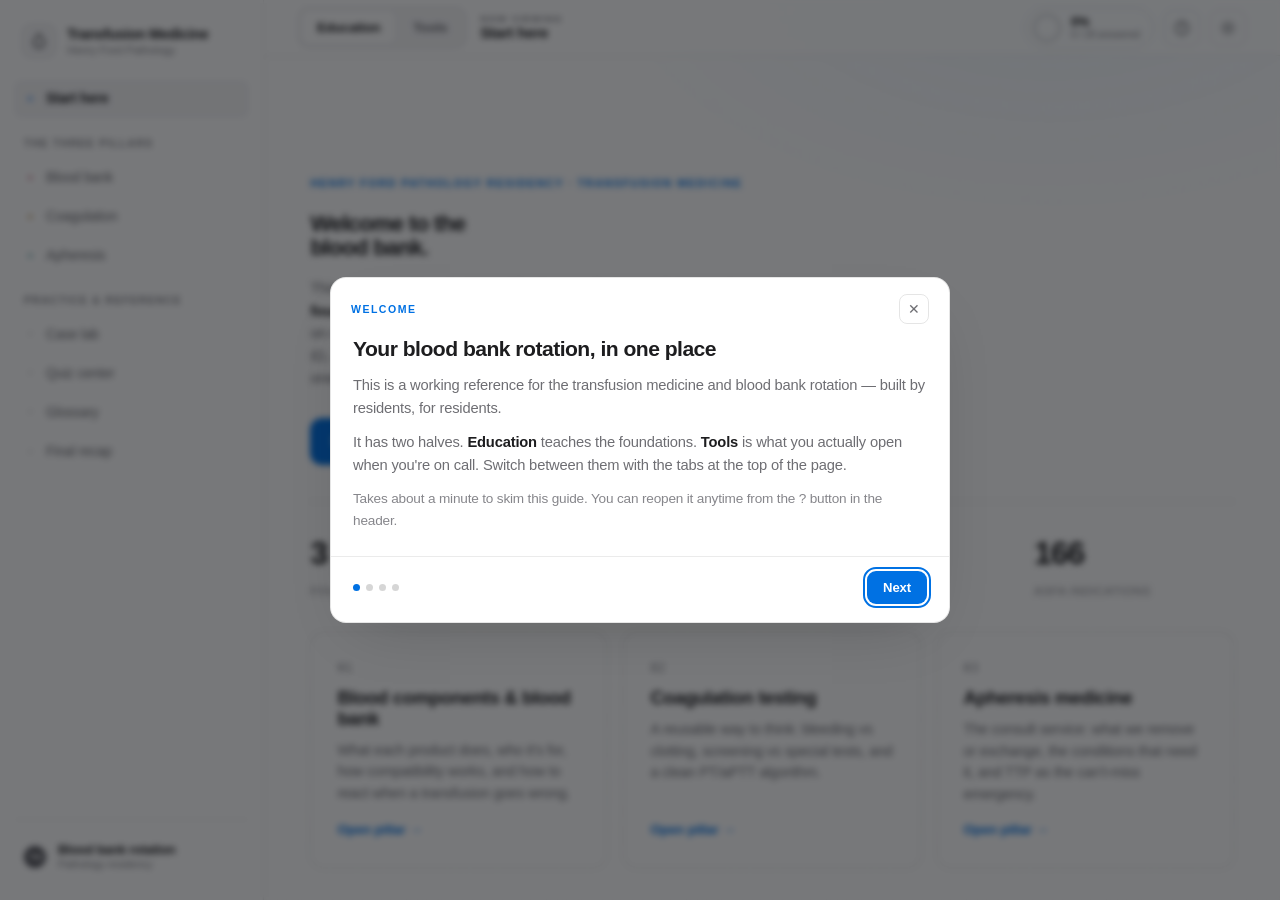
==== commit 8d7dd642: "feat: copyright + LICENSE, first-visit welcome guide, and what's-new pop-up Attribution/ownership: -" ====
--- a/index.html
+++ b/index.html
@@ -5,6 +5,7 @@
 <meta name="viewport" content="width=device-width, initial-scale=1, viewport-fit=cover" />
 <meta name="color-scheme" content="light dark" />
 <meta name="description" content="Transfusion medicine & blood bank onboarding and clinical decision-support reference for pathology residents — Henry Ford Pathology Residency." />
+<meta name="author" content="Omar Z. Baba, MD" />
 <title>Blood Bank &amp; Transfusion Medicine — Resident Reference</title>
 <link rel="icon" href="data:image/svg+xml,%3Csvg xmlns='http://www.w3.org/2000/svg' viewBox='0 0 24 24'%3E%3Cpath d='M12 3S6 9.4 6 13.5a6 6 0 0 0 12 0C18 9.4 12 3 12 3Z' fill='%230b5cad'/%3E%3C/svg%3E" />
 <meta name="theme-color" content="#0b3d63" />
@@ -75,6 +76,9 @@
         </svg>
         <div class="progress-pill-text"><strong id="progPct">0%</strong><span id="progLabel">0 / 0 answered</span></div>
       </div>
+      <button class="icon-btn" id="guideBtn" aria-label="Open the guide and what's new" title="Guide &amp; what's new">
+        <svg viewBox="0 0 24 24" width="18" height="18" fill="none" stroke="currentColor" stroke-width="1.8" stroke-linecap="round" stroke-linejoin="round"><circle cx="12" cy="12" r="9"/><path d="M9.7 9.2a2.4 2.4 0 0 1 4.6.8c0 1.6-2.3 2-2.3 3.5"/><path d="M12 17.2h.01"/></svg>
+      </button>
       <button class="icon-btn" id="themeBtn" aria-label="Toggle light and dark theme">
         <svg class="ico-sun" viewBox="0 0 24 24" width="18" height="18" fill="none" stroke="currentColor" stroke-width="1.8" stroke-linecap="round"><circle cx="12" cy="12" r="4"/><path d="M12 2v2M12 20v2M4.9 4.9l1.4 1.4M17.7 17.7l1.4 1.4M2 12h2M20 12h2M4.9 19.1l1.4-1.4M17.7 6.3l1.4-1.4"/></svg>
         <svg class="ico-moon" viewBox="0 0 24 24" width="18" height="18" fill="none" stroke="currentColor" stroke-width="1.8" stroke-linecap="round" stroke-linejoin="round"><path d="M21 12.8A9 9 0 1 1 11.2 3a7 7 0 0 0 9.8 9.8Z"/></svg>
@@ -630,6 +634,7 @@
           <span class="credit-line">Department of Pathology &amp; Laboratory Medicine · Henry Ford Health</span>
         </div>
       </div>
+      <p class="foot-copy">© 2026 <strong>Omar Z. Baba, MD</strong>. All rights reserved. Created for the Henry Ford Pathology Residency.</p>
       <p class="muted-note">Educational and decision-support reference for a trained resident/physician — not a clinical protocol. The MSBOS is institution-specific (HFHS PCR-PALM-TRM-5.050); ASFA tables follow the 9th edition (2023); antigen frequencies are population estimates. Verify against current institutional policy and the source documents before acting on a patient; the attending / blood bank physician remains the final decision-maker.</p>
     </footer>
   </main>
@@ -638,6 +643,8 @@
 <button class="to-top" id="toTop" aria-label="Back to top" hidden>↑</button>
 
 <script src="assets/education.js"></script>
+<script src="assets/updates.js"></script>
+<script src="assets/guide.js"></script>
 <script src="assets/shell.js"></script>
 </body>
 </html>
--- a/assets/app.css
+++ b/assets/app.css
@@ -665,3 +665,45 @@
   .ref-report, .ref-note{ position:static }
   .bp-stats{ flex-wrap:wrap }
 }
+
+/* ============================================================
+   GUIDE / WHAT'S NEW MODAL
+   ============================================================ */
+.gd-backdrop{ position:fixed; inset:0; z-index:300; display:flex; align-items:center; justify-content:center; padding:20px;
+  background:rgba(8,10,14,.55); -webkit-backdrop-filter:blur(3px); backdrop-filter:blur(3px);
+  opacity:0; transition:opacity .22s var(--ease) }
+.gd-backdrop.in{ opacity:1 }
+.gd-modal{ width:100%; max-width:620px; max-height:88vh; display:flex; flex-direction:column;
+  background:var(--surface); border:1px solid var(--border); border-radius:16px; box-shadow:var(--shadow-lg);
+  overflow:hidden; transform:translateY(10px) scale(.99); transition:transform .22s var(--ease) }
+.gd-backdrop.in .gd-modal{ transform:none }
+.gd-head{ display:flex; align-items:center; justify-content:space-between; gap:12px; padding:16px 20px 0 }
+.gd-kicker{ font-size:.66rem; text-transform:uppercase; letter-spacing:.14em; color:var(--accent); font-weight:600 }
+.gd-close{ width:30px; height:30px; flex:0 0 auto; border-radius:8px; border:1px solid var(--border);
+  background:transparent; color:var(--muted); cursor:pointer; font-size:.85rem; line-height:1 }
+.gd-close:hover{ background:var(--surface-2); color:var(--text) }
+.gd-body{ padding:6px 22px 4px; overflow-y:auto }
+.gd-body h2{ font-size:1.32rem; letter-spacing:-0.025em; margin:6px 0 12px; line-height:1.2 }
+.gd-content{ font-size:.92rem; color:var(--muted); line-height:1.6 }
+.gd-content p{ margin:0 0 10px } .gd-content strong{ color:var(--text) }
+.gd-list{ list-style:none; padding:0; margin:8px 0 12px }
+.gd-list li{ padding:7px 0 7px 24px; position:relative; border-top:1px solid var(--hair); font-size:.88rem; line-height:1.5 }
+.gd-list li:first-child{ border-top:none }
+.gd-list li::before{ content:"\2192"; position:absolute; left:2px; top:7px; color:var(--accent) }
+.gd-group{ font-size:.64rem; text-transform:uppercase; letter-spacing:.12em; color:var(--faint); font-weight:600; margin:14px 0 0 }
+.gd-rel{ margin-bottom:16px }
+.gd-rel h3{ font-size:.98rem; margin:0 0 2px; color:var(--text) }
+.gd-rel .gd-when{ font-size:.72rem; color:var(--faint); font-family:var(--mono) }
+.gd-foot{ display:flex; align-items:center; justify-content:space-between; gap:12px;
+  padding:14px 22px 18px; border-top:1px solid var(--hair); margin-top:10px }
+.gd-dots{ display:flex; gap:6px }
+.gd-dot{ width:7px; height:7px; border-radius:50%; background:var(--border-2); transition:background .2s }
+.gd-dot.on{ background:var(--accent) }
+.gd-actions{ display:flex; gap:8px }
+.foot-copy{ font-size:.8rem; color:var(--muted); margin-top:6px }
+@media (max-width:560px){
+  .gd-modal{ max-height:92vh }
+  .gd-foot{ flex-direction:column-reverse; align-items:stretch }
+  .gd-actions{ justify-content:space-between } .gd-actions .btn{ flex:1 }
+}
+@media (prefers-reduced-motion: reduce){ .gd-backdrop, .gd-modal{ transition:none } }
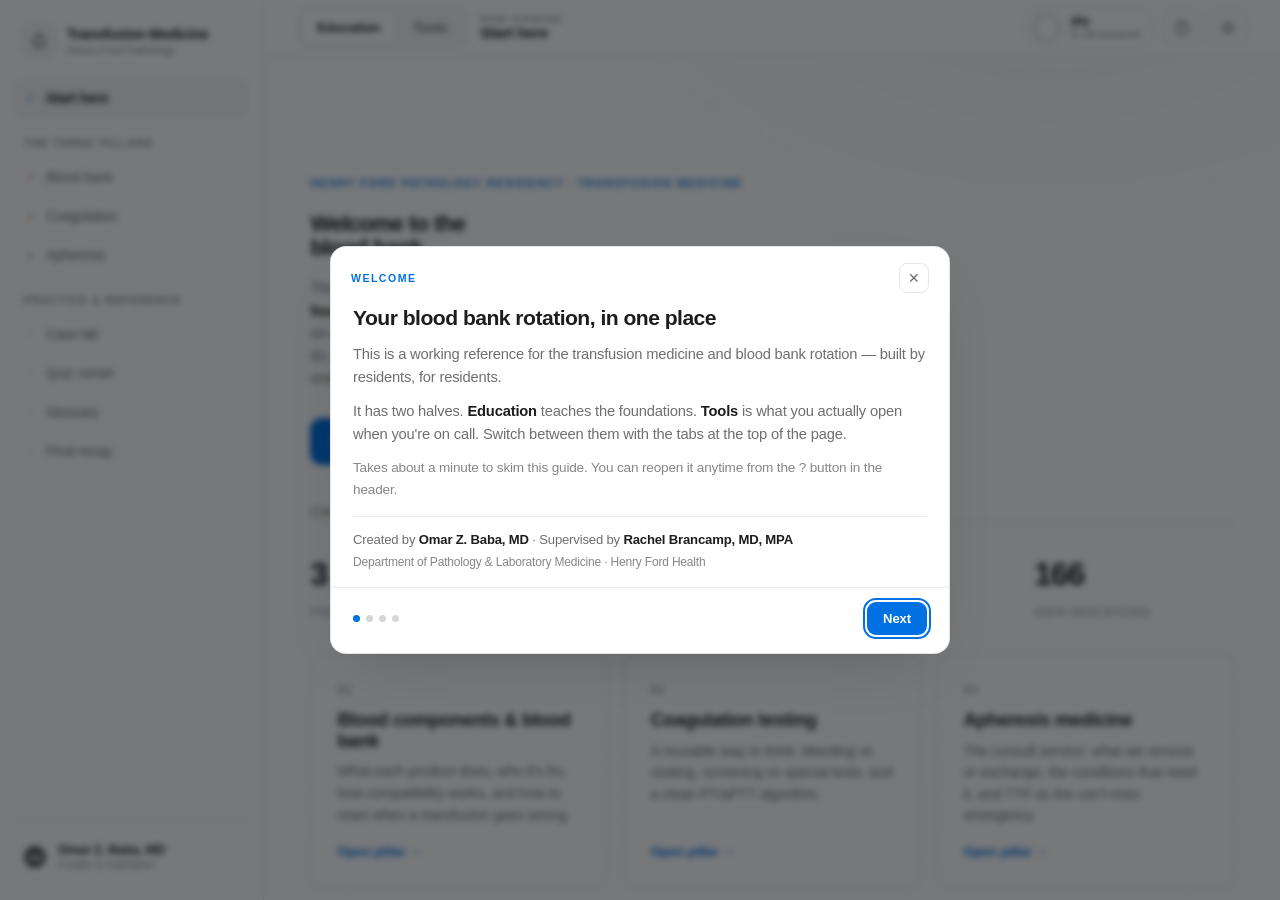
==== commit abe247d2: "feat: make authorship visible, not buried in the footer The credit block existed but only at the bot" ====
--- a/index.html
+++ b/index.html
@@ -48,8 +48,8 @@
 
     <div class="sidebar-foot">
       <div class="learner-chip">
-        <div class="learner-avatars" aria-hidden="true"><span style="margin-left:0; font-size:.58rem">TM</span></div>
-        <div class="learner-meta"><strong>Blood bank rotation</strong><span>Pathology residency</span></div>
+        <div class="learner-avatars" aria-hidden="true"><span style="margin-left:0; font-size:.6rem">OB</span></div>
+        <div class="learner-meta"><strong>Omar Z. Baba, MD</strong><span>Creator &amp; maintainer</span></div>
       </div>
     </div>
   </aside>
@@ -99,6 +99,7 @@
           <a class="btn btn--primary" href="#bloodbank">Start with the foundations</a>
           <a class="btn btn--ghost" href="#platelet">Open the reference tools</a>
         </div>
+        <p class="byline">Created by <strong>Omar Z. Baba, MD</strong> · Supervised by <strong>Rachel Brancamp, MD, MPA</strong></p>
         <dl class="hero-stats">
           <div><dt>Foundations</dt><dd>3</dd></div>
           <div><dt>Reference tools</dt><dd>6</dd></div>
--- a/assets/app.css
+++ b/assets/app.css
@@ -707,3 +707,9 @@
   .gd-actions{ justify-content:space-between } .gd-actions .btn{ flex:1 }
 }
 @media (prefers-reduced-motion: reduce){ .gd-backdrop, .gd-modal{ transition:none } }
+
+.byline{ font-size:.84rem; color:var(--muted); margin:14px 0 0 }
+.byline strong{ color:var(--text); font-weight:600 }
+.gd-credit{ margin-top:16px; padding-top:12px; border-top:1px solid var(--hair); font-size:.82rem; color:var(--muted) }
+.gd-credit strong{ color:var(--text); font-weight:600 }
+.gd-credit-line{ display:block; font-size:.75rem; color:var(--faint); margin-top:3px }
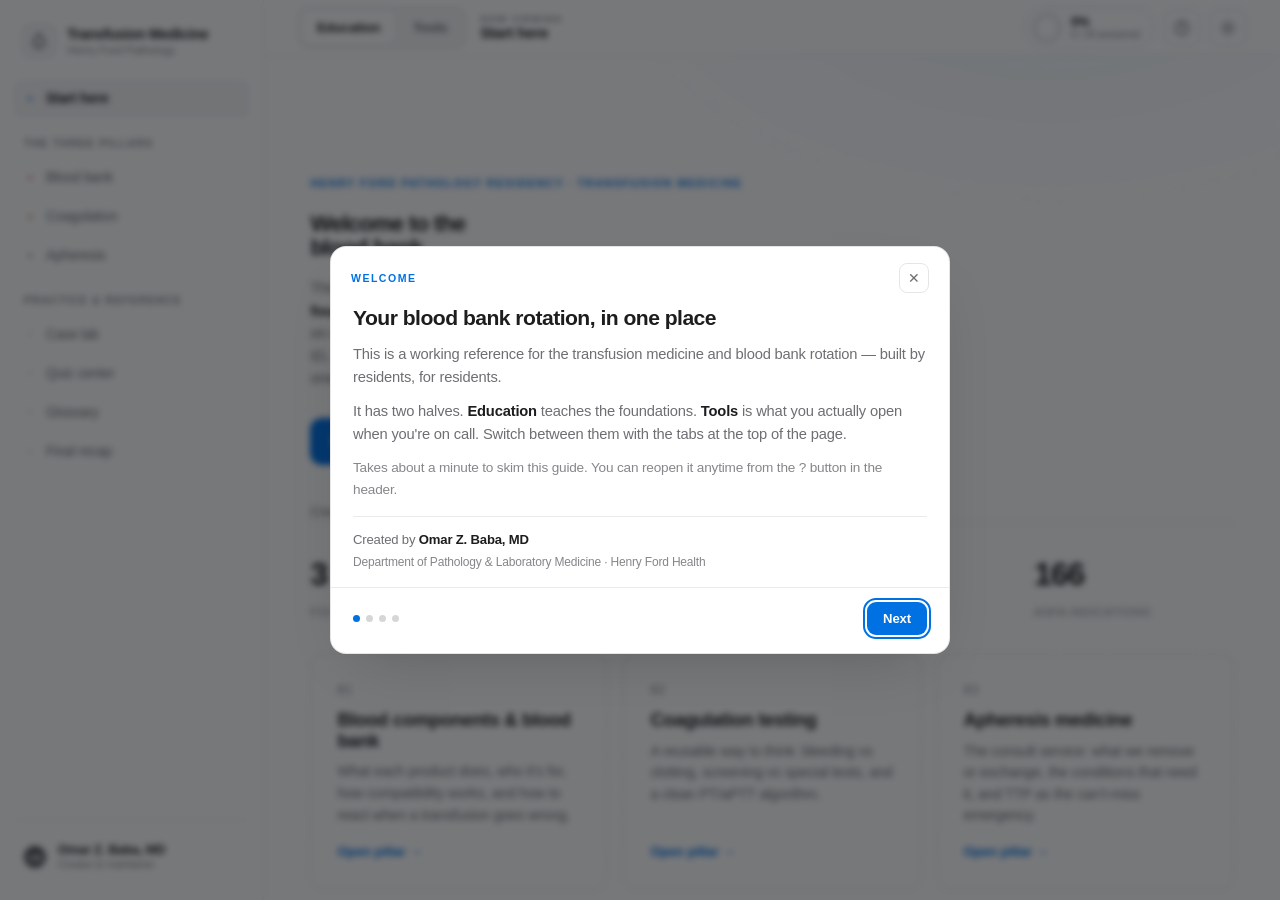
==== commit 44e25417: "feat: sole authorship credit; merge calculators into Apheresis & ASFA (v1.3.0) Credit: - Remove the " ====
--- a/index.html
+++ b/index.html
@@ -99,7 +99,7 @@
           <a class="btn btn--primary" href="#bloodbank">Start with the foundations</a>
           <a class="btn btn--ghost" href="#platelet">Open the reference tools</a>
         </div>
-        <p class="byline">Created by <strong>Omar Z. Baba, MD</strong> · Supervised by <strong>Rachel Brancamp, MD, MPA</strong></p>
+        <p class="byline">Created by <strong>Omar Z. Baba, MD</strong></p>
         <dl class="hero-stats">
           <div><dt>Foundations</dt><dd>3</dd></div>
           <div><dt>Reference tools</dt><dd>6</dd></div>
@@ -628,12 +628,6 @@
           <span class="credit-line">Clinical Pathologist · Pathology Informaticist · Clinical Pathology Resident, PGY-III</span>
           <span class="credit-line">Department of Pathology &amp; Laboratory Medicine · Henry Ford Health</span>
         </div>
-        <div class="credit">
-          <span class="credit-role">Supervised by</span>
-          <strong>Rachel Brancamp, MD, MPA</strong>
-          <span class="credit-line">Associate Director, Transfusion Medicine</span>
-          <span class="credit-line">Department of Pathology &amp; Laboratory Medicine · Henry Ford Health</span>
-        </div>
       </div>
       <p class="foot-copy">© 2026 <strong>Omar Z. Baba, MD</strong>. All rights reserved. Created for the Henry Ford Pathology Residency.</p>
       <p class="muted-note">Educational and decision-support reference for a trained resident/physician — not a clinical protocol. The MSBOS is institution-specific (HFHS PCR-PALM-TRM-5.050); ASFA tables follow the 9th edition (2023); antigen frequencies are population estimates. Verify against current institutional policy and the source documents before acting on a patient; the attending / blood bank physician remains the final decision-maker.</p>
--- a/assets/app.css
+++ b/assets/app.css
@@ -469,7 +469,7 @@
 .foot{ max-width:var(--maxw); margin:0 auto; padding:32px clamp(18px,3vw,40px) 64px; border-top:1px solid var(--hair) }
 .foot p{ font-size:.82rem; color:var(--faint); margin-bottom:8px; line-height:1.5 }
 .foot p:first-child{ color:var(--muted) }
-.foot-credits{ display:grid; grid-template-columns:1fr 1fr; gap:24px; margin:14px 0 20px; padding-top:16px; border-top:1px solid var(--hair) }
+.foot-credits{ display:flex; flex-wrap:wrap; gap:28px; margin:14px 0 20px; padding-top:16px; border-top:1px solid var(--hair) }
 .credit{ display:flex; flex-direction:column; gap:3px }
 .credit-role{ font-size:.64rem; text-transform:uppercase; letter-spacing:.12em; color:var(--faint); font-weight:600 }
 .credit strong{ font-size:.92rem; color:var(--text); font-weight:600; letter-spacing:-0.01em }
